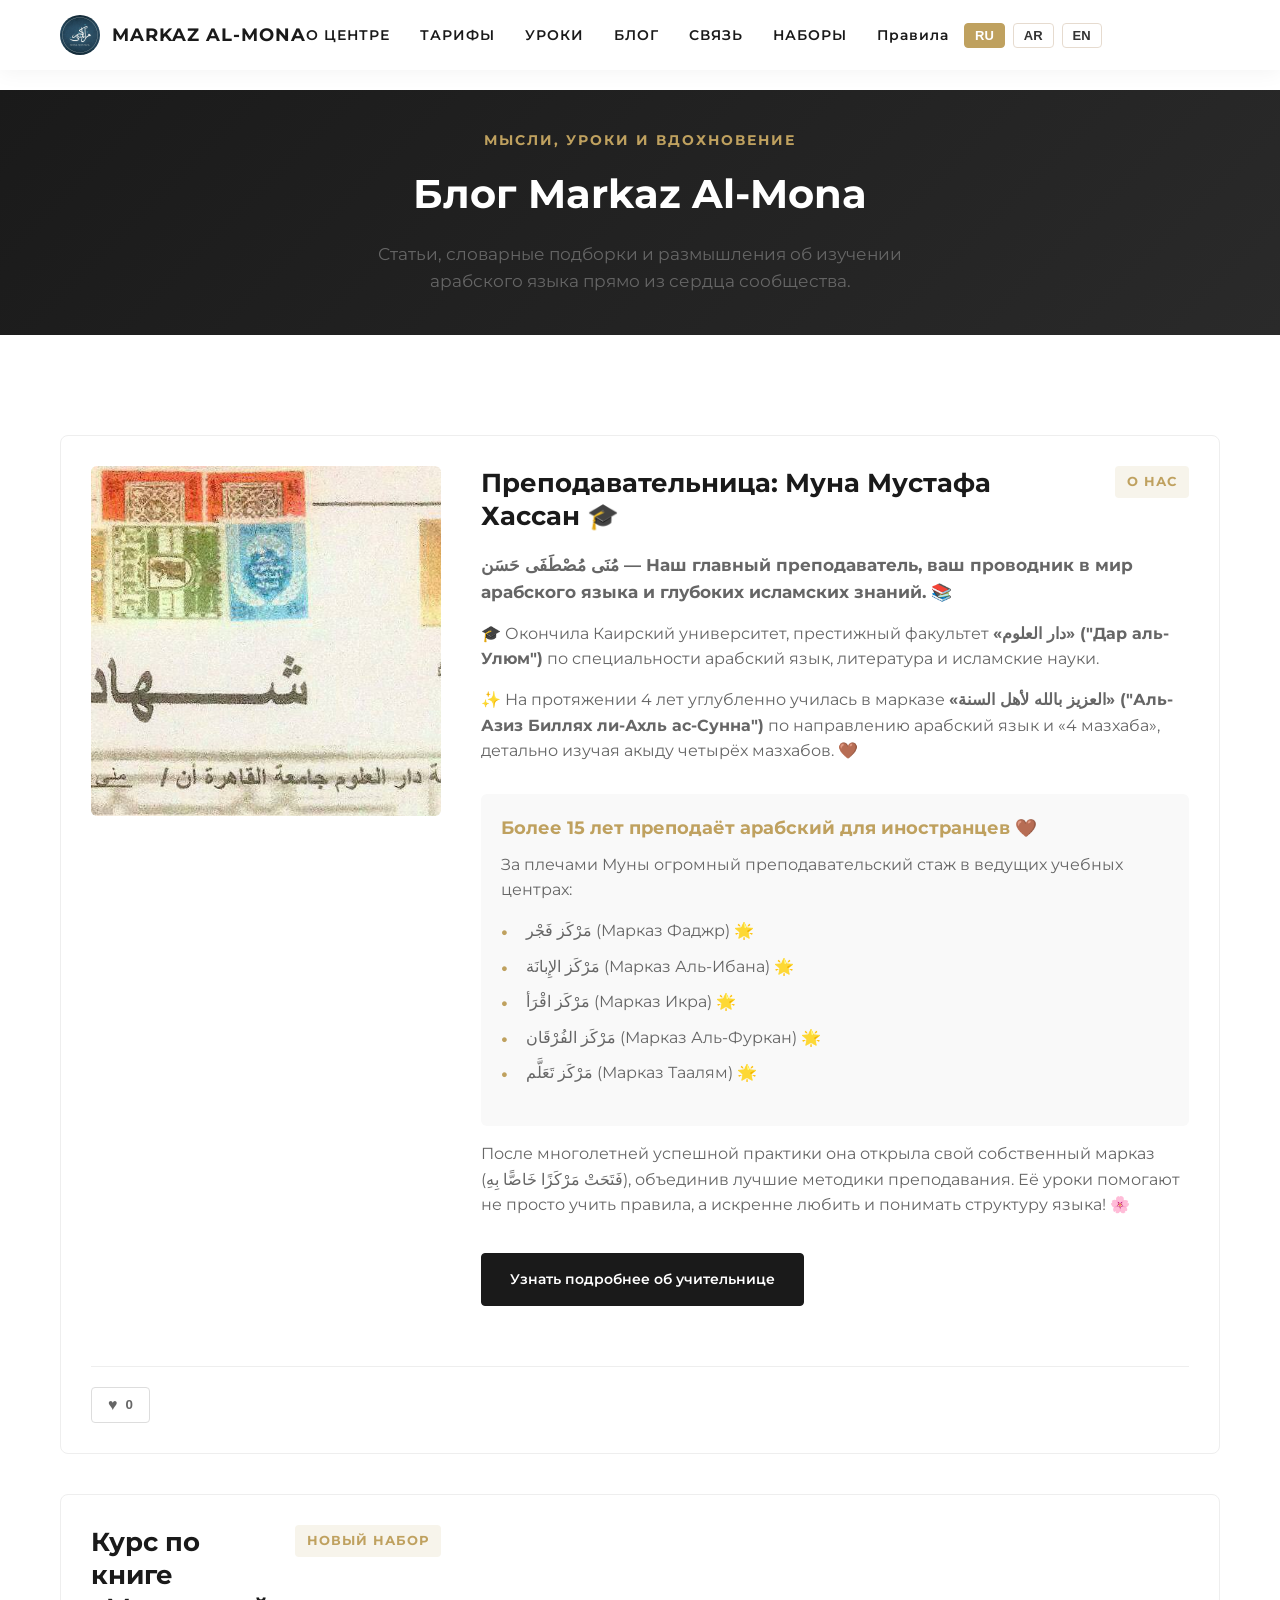
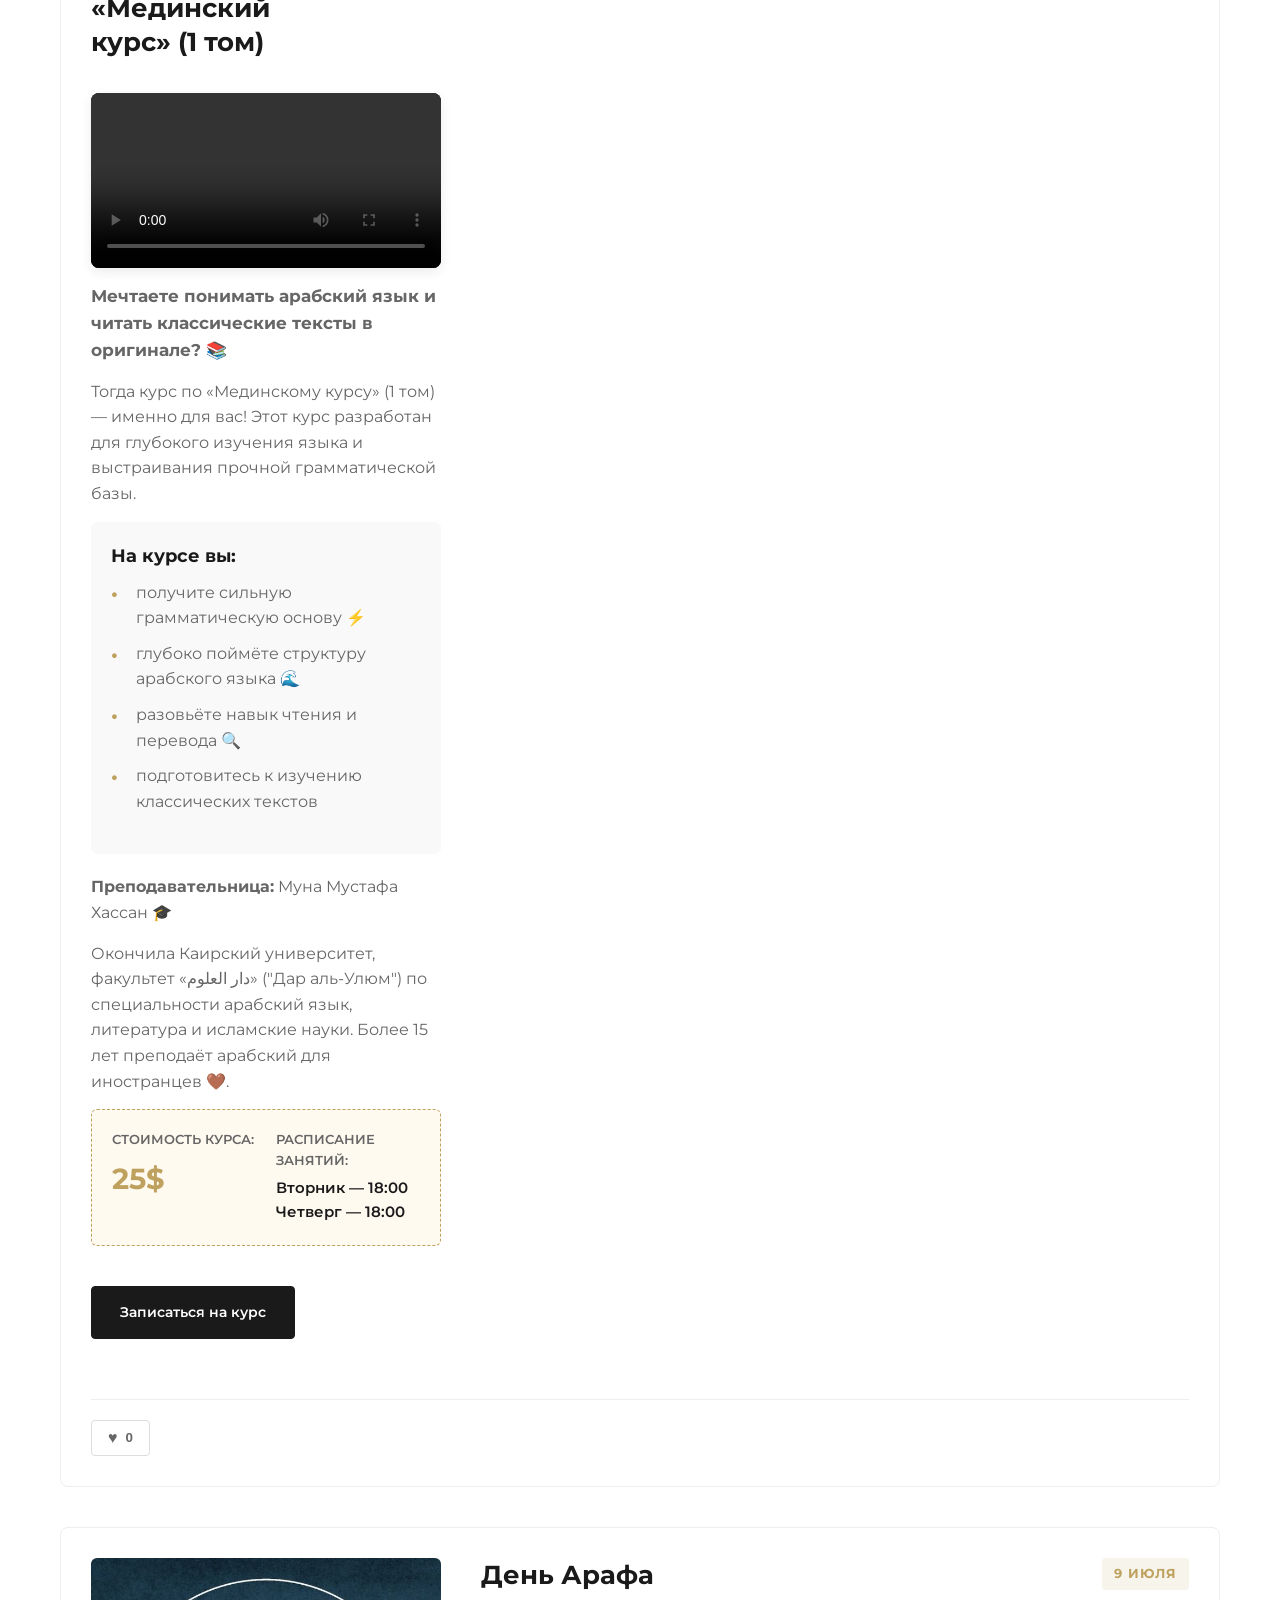
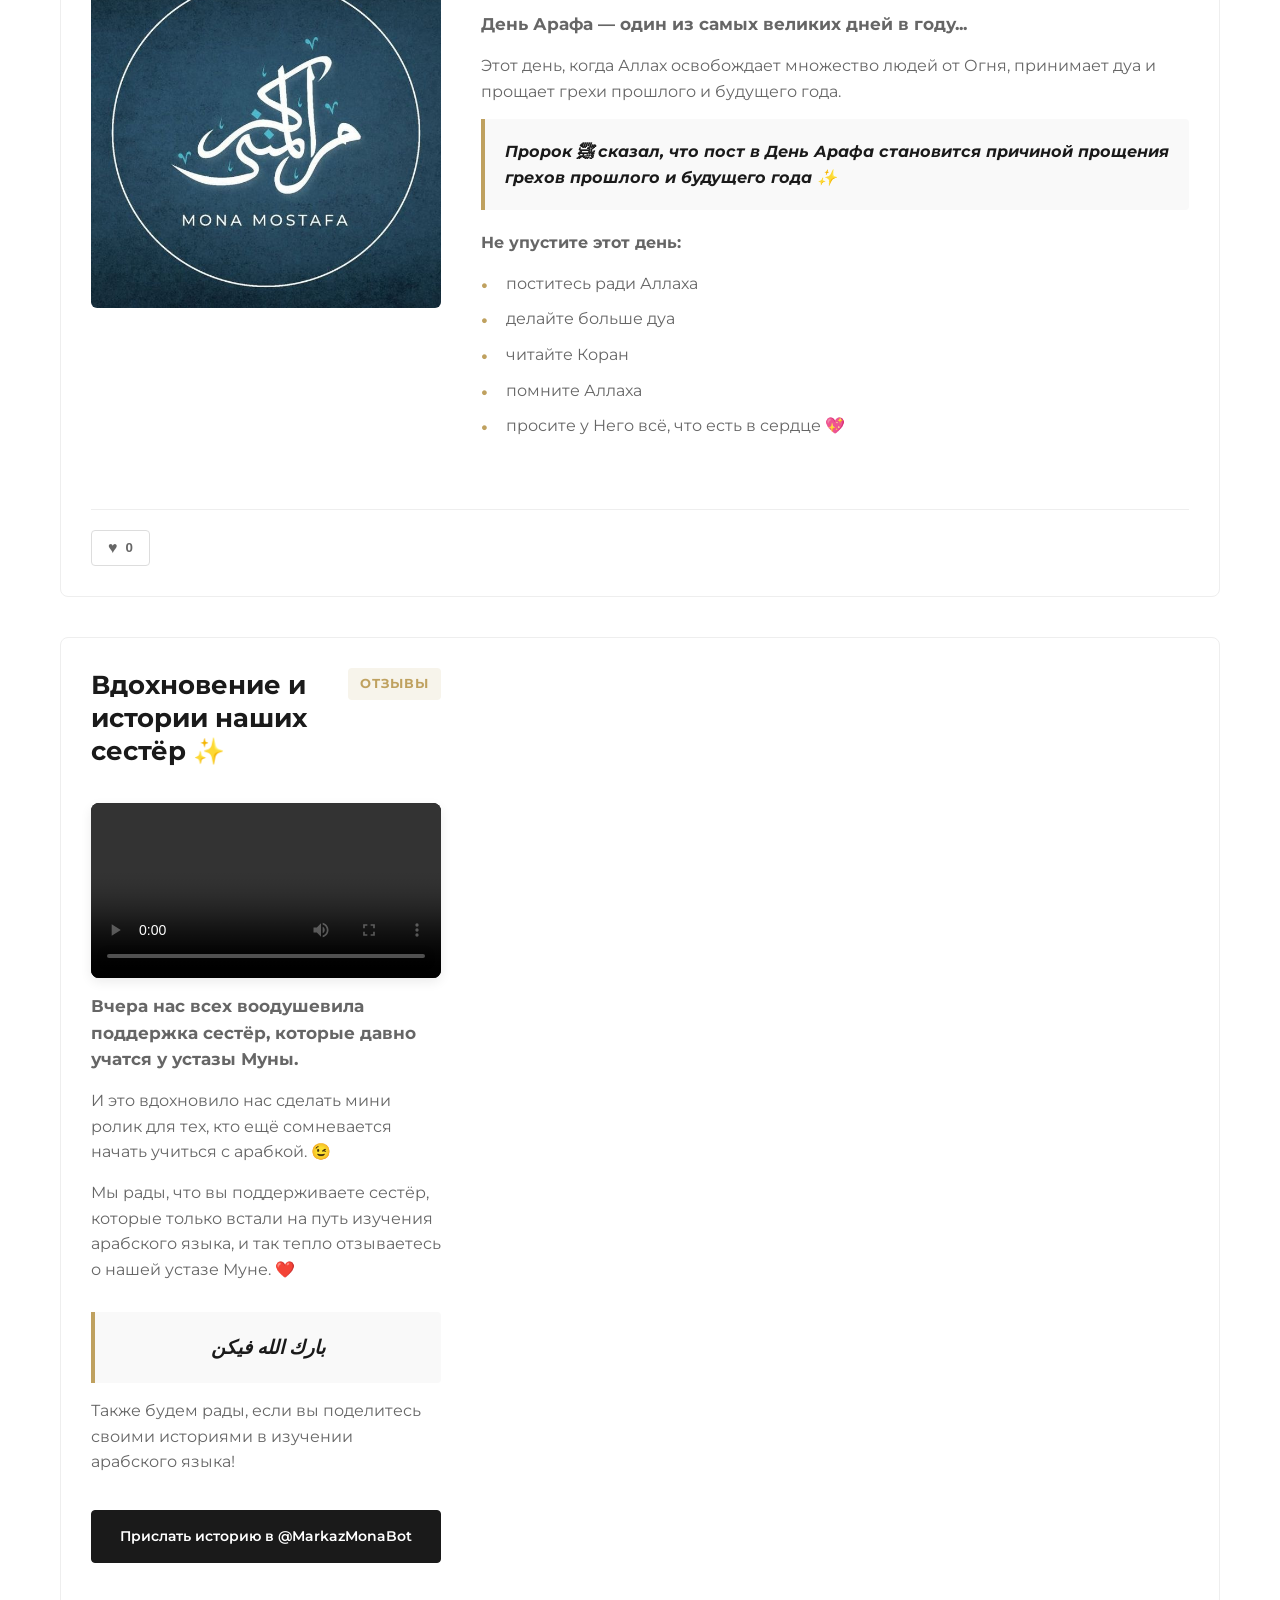
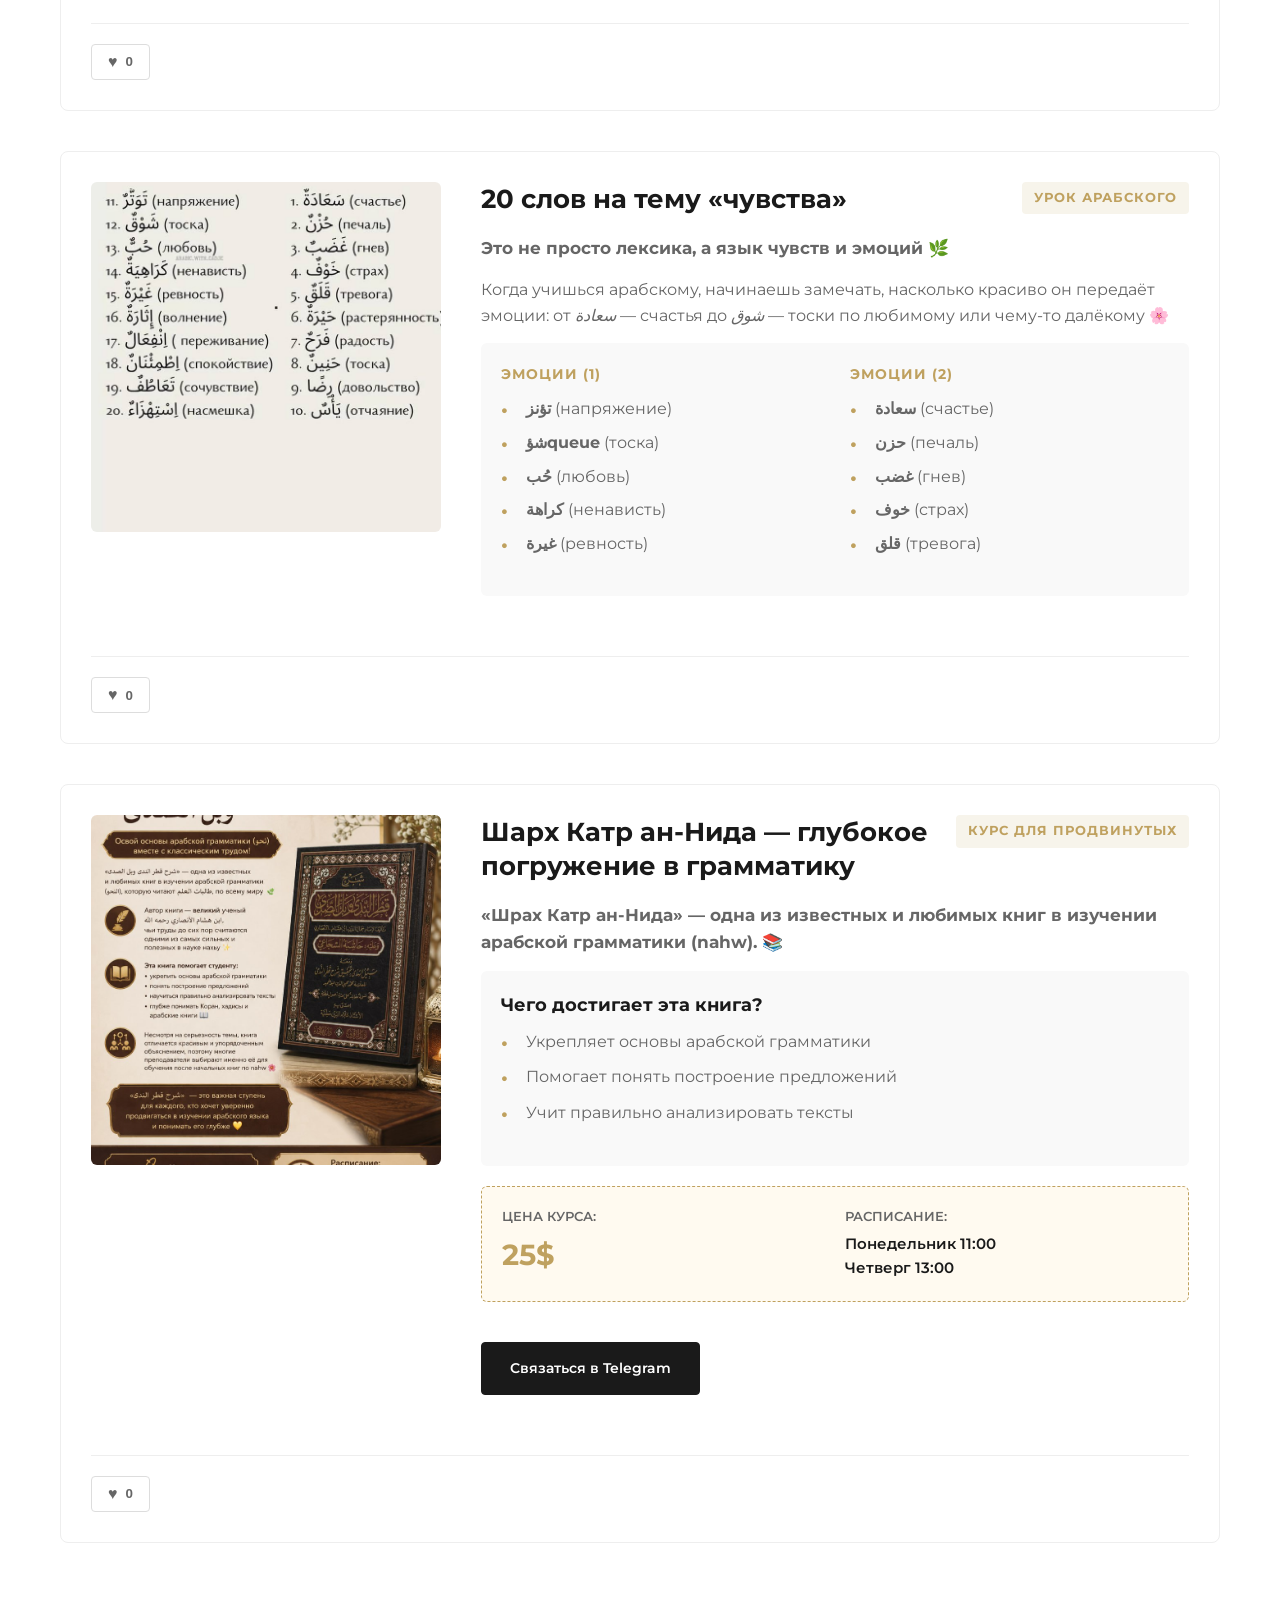
==== blog.html @ 3ee60055 "Update blog.html" ====
<!DOCTYPE html>
<html lang="ru">
<head>
    <meta charset="UTF-8">
    <meta name="viewport" content="width=device-width, initial-scale=1.0">
    <title>Markaz al-Mona</title>
    <link class="icon" href="assets/Logo.jng" type="img/.jpg">
    <link rel="stylesheet" href="style.css">
    <style>
        /* Стильный кастомный переключатель языков */
        .lang-switcher {
            display: flex;
            gap: 8px;
            align-items: center;
            margin-left: 15px;
        }

        .lang-btn {
            background: none;
            border: 1px solid #e6dbcf;
            padding: 4px 10px;
            border-radius: 4px;
            font-size: 13px;
            font-weight: 600;
            cursor: pointer;
            color: #333;
            transition: all 0.2s ease;
        }

        .lang-btn:hover {
            border-color: var(--accent-color, #8c6239);
            color: var(--accent-color, #8c6239);
        }

        .lang-btn.is-active {
            background-color: var(--accent-color, #8c6239);
            border-color: var(--accent-color, #8c6239);
            color: #fff;
        }

        /* Адаптив для мобильного меню */
        .nav__list .mobile-lang-wrapper {
            display: none;
            padding: 20px 0;
            border-top: 1px solid #f0f0f0;
            margin-top: 20px;
            width: 100%;
        }

        .mobile-lang-wrapper .lang-switcher {
            margin-left: 0;
            justify-content: flex-start;
        }

        @media (max-width: 991px) {
            /* Скрываем переключатель из шапки на мобилках */
            .header__container > .lang-switcher {
                display: none;
            }
            /* Показываем переключатель внутри открытого бургер-меню */
            .nav__list .mobile-lang-wrapper {
                display: block;
            }
        }

        /* Скрываем сам некрасивый оригинальный виджет Google */
        #google_translate_element, .skiptranslate, .goog-te-banner-frame {
            display: none !important;
        }
        body {
            top: 0 !important;
        }

        /* Дополнительные стили для видео и сетки из нескольких фото */
        .post-media-container {
            margin-top: 15px;
            margin-bottom: 15px;
            width: 100%;
        }

        .post-video {
            width: 100%;
            max-width: 100%;
            border-radius: 8px;
            box-shadow: 0 4px 12px rgba(0,0,0,0.08);
            background-color: #000;
            display: block;
        }

        /* Сетка для отображения двух фото в одном посте */
        .post-images-grid {
            display: flex;
            gap: 10px;
            width: 100%;
            margin-bottom: 15px;
        }

        .post-images-grid img {
            width: 50%;
            height: auto;
            border-radius: 8px;
            object-fit: cover;
            box-shadow: 0 2px 8px rgba(0,0,0,0.05);
        }

        @media (max-width: 576px) {
            .post-images-grid {
                flex-direction: column;
            }
            .post-images-grid img {
                width: 100%;
            }
        }
    </style>
</head>
<body>

<header class="header">
  <div class="header__container">
    <a href="index.html" class="logo">
      <img src="assets/Logo.jpg" alt="Markaz Al-Mona" class="logo__img">
      <span class="logo__text">MARKAZ AL-MONA</span>
    </a>

    <button class="burger-menu" aria-label="Открыть меню" id="burgerButton">
      <span class="burger-menu__line"></span>
    </button>

    <nav class="nav" id="navMenu">
      <ul class="nav__list">
        <li><a href="index.html#about" class="nav__link">О ЦЕНТРЕ</a></li>
        <li><a href="index.html#formats" class="nav__link">ТАРИФЫ</a></li>
        <li><a href="index.html#lessons" class="nav__link">УРОКИ</a></li>
        <li><a href="blog.html" class="nav__link">БЛОГ</a></li>
        <li><a href="index.html#contacts" class="nav__link">СВЯЗЬ</a></li>
        <li><a href="nabors.html" class="nav__link">НАБОРЫ</a></li>
        <li><a href="rules.html" class="nav__link">Правила</a></li>
        
        <li class="mobile-lang-wrapper">
            <div class="lang-switcher">
                <button class="lang-btn is-active" onclick="changeLanguage('ru')">RU</button>
                <button class="lang-btn" onclick="changeLanguage('ar')">AR</button>
                <button class="lang-btn" onclick="changeLanguage('en')">EN</button>
            </div>
        </li>
      </ul>
    </nav>

    <div class="lang-switcher">
        <button class="lang-btn is-active" onclick="changeLanguage('ru')">RU</button>
        <button class="lang-btn" onclick="changeLanguage('ar')">AR</button>
        <button class="lang-btn" onclick="changeLanguage('en')">EN</button>
    </div>
  </div>
</header>

    <div id="google_translate_element"></div>

    <main id="top" style="margin-top: 90px;"> 
        <section class="blog-hero light-panel">
            <div class="hero-inner" style="padding: 40px 0; text-align: center;">
                <p class="eyebrow">Мысли, уроки и вдохновение</p>
                <h1 style="margin-top: 10px;">Блог Markaz Al-Mona</h1>
                <p class="lead" style="color: var(--text-muted); max-width: 600px; margin: 10px auto 0;">Статьи, словарные подборки и размышления об изучении арабского языка прямо из сердца сообщества.</p>
            </div>
        </section>

        <section class="section-panel">
            <div class="blog-posts">
                
              <article class="blog-post" data-post-id="4">
                    <div class="post-image">
                        <img src="assets/photo_2026-06-01_18-44-22.jpg" alt="Муна Мустафа Хассан" onerror="this.src='assets/Logo.jpg'">
                    </div>
                    <div class="post-content">
                        <div class="post-header">
                            <h2>Преподавательница: Муна Мустафа Хассан 🎓</h2>
                            <span class="post-date">О нас</span>
                        </div>
                        
                        <p class="post-intro"><strong>مُنَى مُصْطَفَى حَسَن — Наш главный преподаватель, ваш проводник в мир арабского языка и глубоких исламских знаний. 📚</strong></p>
                        
                        <p>🎓 Окончила Каирский университет, престижный факультет <strong>«دار العلوم» ("Дар аль-Улюм")</strong> по специальности арабский язык, литература и исламские науки.</p>
                        
                        <p>✨ На протяжении 4 лет углубленно училась в марказе <strong>«العزيز بالله لأهل السنة» ("Аль-Азиз Биллях ли-Ахль ас-Сунна")</strong> по направлению арабский язык и «4 мазхаба», детально изучая акыду четырёх мазхабов. 🤎</p>
                        
                        <div class="course-info" style="margin: 15px 0;">
                            <h3 style="margin-bottom: 10px; color: var(--accent-color);">Более 15 лет преподаёт арабский для иностранцев 🤎</h3>
                            <p>За плечами Муны огромный преподавательский стаж в ведущих учебных центрах:</p>
                            <ul class="post-list" style="margin-top: 10px;">
                                <li>مَرْكَز فَجْر (Марказ Фаджр) 🌟</li>
                                <li>مَرْكَز الإِبانَة (Марказ Аль-Ибана) 🌟</li>
                                <li>مَرْكَز اقْرَأ (Марказ Икра) 🌟</li>
                                <li>مَرْكَز الفُرْقَان (Марказ Аль-Фуркан) 🌟</li>
                                <li>مَرْكَز تَعَلَّم (Марказ Таалям) 🌟</li>
                            </ul>
                        </div>

                        <p>После многолетней успешной практики она открыла свой собственный марказ (فَتَحَتْ مَرْكَزًا خَاصًّا بِهِ), объединив лучшие методики преподавания. Её уроки помогают не просто учить правила, а искренне любить и понимать структуру языка! 🌸</p>
                        
                        <div class="post-action-container" style="margin-top: 20px;">
                            <a href="https://t.me/ArabicMarkaz_Mona/12" target="_blank" class="button">Узнать подробнее об учительнице</a>
                        </div>
                    </div>
                    <div class="post-footer">
                        <button class="like-button" data-post-id="4" aria-label="Нравится">
                            <span class="heart-icon">♥</span>
                            <span class="like-count">0</span>
                        </button>
                    </div>
                </article>

              <article class="blog-post" data-post-id="0">
                    <div class="post-content">
                        <div class="post-header">
                            <h2>Курс по книге «Мединский курс» (1 том)</h2>
                            <span class="post-date">Новый набор</span>
                        </div>
                        
                   

                        <div class="post-media-container">
                            <video class="post-video" controls preload="metadata">
                                <source src="assets/video1.mp4" type="video/mp4">
                                Ваш браузер не поддерживает воспроизведение видео.
                            </video>
                        </div>
                        
                        <p class="post-intro"><strong>Мечтаете понимать арабский язык и читать классические тексты в оригиналe? 📚</strong></p>
                        <p>Тогда курс по «Мединскому курсу» (1 том) — именно для вас! Этот курс разработан для глубокого изучения языка и выстраивания прочной грамматической базы.</p>
                        
                        <div class="course-info">
                            <h3 style="margin-bottom: 10px;">На курсе вы:</h3>
                            <ul class="post-list">
                                <li>получите сильную грамматическую основу ⚡</li>
                                <li>глубоко поймёте структуру арабского языка 🌊</li>
                                <li>разовьёте навык чтения и перевода 🔍</li>
                                <li>подготовитесь к изучению классических текстов</li>
                            </ul>
                        </div>

                        <p><strong>Преподавательница:</strong> Муна Мустафа Хассан 🎓</p>
                        <p>Окончила Каирский университет, факультет «دار العلوم» ("Дар аль-Улюм") по специальности арабский язык, литература и исламские науки. Более 15 лет преподаёт арабский для иностранцев 🤎.</p>

                        <div class="course-details">
                            <div class="price-box">
                                <span class="price-label">Стоимость курса:</span>
                                <span class="price">25$</span>
                            </div>
                            <div class="schedule-box">
                                <span class="schedule-label">Расписание занятий:</span>
                                <div class="schedule-times">
                                    <div>Вторник — 18:00</div>
                                    <div>Четверг — 18:00</div>
                                </div>
                            </div>
                        </div>
                        
                        <div class="post-action-container" style="margin-top: 20px;">
                            <a href="https://t.me/ArabicMarkaz_Mona/4320" target="_blank" class="button">Записаться на курс</a>
                        </div>
                    </div>
                    <div class="post-footer">
                        <button class="like-button" data-post-id="0" aria-label="Нравится">
                            <span class="heart-icon">♥</span>
                            <span class="like-count">0</span>
                        </button>
                    </div>
                </article>

              <article class="blog-post" data-post-id="1">
                    <div class="post-image">
                        <img src="assets/image_e61500.png" alt="День Арафа фото 1" onerror="this.src='assets/Logo.jpg'">
                    </div>
                    <div class="post-content">
                        <div class="post-header">
                            <h2>День Арафа</h2>
                            <span class="post-date">9 июля</span>
                        </div>
                        
                        <p class="post-intro"><strong>День Арафа — один из самых великих дней в году...</strong></p>
                        <p>Этот день, когда Аллах освобождает множество людей от Огня, принимает дуа и прощает грехи прошлого и будущего года.</p>
                        
                        <div class="post-highlight">
                            <p><strong>Пророк ﷺ сказал, что пост в День Арафа становится причиной прощения грехов прошлого и будущего года ✨</strong></p>
                        </div>

                        <p><strong>Не упустите этот день:</strong></p>
                        <ul class="post-list">
                            <li>поститесь ради Аллаха</li>
                            <li>делайте больше дуа</li>
                            <li>читайте Коран</li>
                            <li>помните Аллаха</li>
                            <li>просите у Него всё, что есть в сердце 💖</li>
                        </ul>
                    </div>
                    <div class="post-footer">
                        <button class="like-button" data-post-id="1" aria-label="Нравится">
                            <span class="heart-icon">♥</span>
                            <span class="like-count">0</span>
                        </button>
                    </div>
                </article>

                <!-- НОВЫЙ ПОСТ: Отзывы и Истории сестёр с video2 -->
                <article class="blog-post" data-post-id="5">
                    <div class="post-content">
                        <div class="post-header">
                            <h2>Вдохновение и истории наших сестёр ✨</h2>
                            <span class="post-date">Отзывы</span>
                        </div>
                        
                        <!-- Блок со вторым видео (video2) теперь здесь -->
                        <div class="post-media-container">
                            <video class="post-video" controls preload="metadata">
                                <source src="assets/video2.MP4" type="video/mp4">
                                Ваш браузер не поддерживает воспроизведение видео.
                            </video>
                        </div>
                        
                        <p class="post-intro"><strong>Вчера нас всех воодушевила поддержка сестёр, которые давно учатся у устазы Муны.</strong></p>
                        
                        <p>И это вдохновило нас сделать мини ролик для тех, кто ещё сомневается начать учиться с арабкой. 😉</p>
                        
                        <p>Мы рады, что вы поддерживаете сестёр, которые только встали на путь изучения арабского языка, и так тепло отзываетесь о нашей устазе Муне. ❤️</p>
                        
                        <div class="post-highlight" style="text-align: center; font-size: 1.2rem; margin: 15px 0;">
                            <p><strong>بارك الله فيكن</strong></p>
                        </div>

                        <p>Также будем рады, если вы поделитесь своими историями в изучении арабского языка!</p>
                        
                        <div class="post-action-container" style="margin-top: 20px;">
                            <a href="https://t.me/MarkazMonaBot" target="_blank" class="button">Прислать историю в @MarkazMonaBot</a>
                        </div>
                    </div>
                    <div class="post-footer">
                        <button class="like-button" data-post-id="5" aria-label="Нравится">
                            <span class="heart-icon">♥</span>
                            <span class="like-count">0</span>
                        </button>
                    </div>
                </article>

              <article class="blog-post" data-post-id="2">
                    <div class="post-image">
                        <img src="assets/photo_2026-05-26_12-45-37.jpg" alt="20 слов на тему чувства" onerror="this.src='assets/Logo.jpg'">
                    </div>
                    <div class="post-content">
                        <div class="post-header">
                            <h2>20 слов на тему «чувства»</h2>
                            <span class="post-date">Урок арабского</span>
                        </div>
                        
                        <p class="post-intro"><strong>Это не просто лексика, а язык чувств и эмоций 🌿</strong></p>
                        <p>Когда учишься арабскому, начинаешь замечать, насколько красиво он передаёт эмоции: от <em>سعادة</em> — счастья до <em>شوق</em> — тоски по любимому или чему-то далёкому 🌸</p>

                        <div class="vocabulary-grid">
                            <div class="vocab-column">
                                <h4 style="color: var(--accent-color); margin-bottom: 10px;">Эмоции (1)</h4>
                                <ul class="post-list">
                                    <li><strong>تؤنز</strong> (напряжение)</li>
                                    <li><strong>شؤqueue</strong> (тоска)</li>
                                    <li><strong>حُب</strong> (любовь)</li>
                                    <li><strong>كراهة</strong> (ненависть)</li>
                                    <li><strong>غيرة</strong> (ревность)</li>
                                </ul>
                            </div>
                            <div class="vocab-column">
                                <h4 style="color: var(--accent-color); margin-bottom: 10px;">Эмоции (2)</h4>
                                <ul class="post-list">
                                    <li><strong>سعادة</strong> (счастье)</li>
                                    <li><strong>حزن</strong> (печаль)</li>
                                    <li><strong>غضب</strong> (гнев)</li>
                                    <li><strong>خوف</strong> (страх)</li>
                                    <li><strong>قلق</strong> (тревога)</li>
                                </ul>
                            </div>
                        </div>
                    </div>
                    <div class="post-footer">
                        <button class="like-button" data-post-id="2" aria-label="Нравится">
                            <span class="heart-icon">♥</span>
                            <span class="like-count">0</span>
                        </button>
                    </div>
                </article>

              <article class="blog-post" data-post-id="3">
                    <div class="post-image">
                        <img src="assets/photo_2026-05-26_12-46-15.jpg" alt="Шрах Катр ан-Нида" onerror="this.src='assets/Logo.jpg'">
                    </div>
                    <div class="post-content">
                        <div class="post-header">
                            <h2>Шарх Катр ан-Нида — глубокое погружение в грамматику</h2>
                            <span class="post-date">Курс для продвинутых</span>
                        </div>
                        
                        <p class="post-intro"><strong>«Шрах Катр ан-Нида» — одна из известных и любимых книг в изучении арабской грамматики (nahw). 📚</strong></p>

                        <div class="course-info">
                            <h3 style="margin-bottom: 10px;">Чего достигает эта книга?</h3>
                            <ul class="post-list">
                                <li>Укрепляет основы арабской грамматики</li>
                                <li>Помогает понять построение предложений</li>
                                <li>Учит правильно анализировать тексты</li>
                            </ul>
                        </div>

                        <div class="course-details">
                            <div class="price-box">
                                <span class="price-label">Цена курса:</span>
                                <span class="price">25$</span>
                            </div>
                            <div class="schedule-box">
                                <span class="schedule-label">Расписание:</span>
                                <div class="schedule-times">
                                    <div>Понедельник 11:00</div>
                                    <div>Четверг 13:00</div>
                                </div>
                            </div>
                        </div>
                        
                        <div class="post-action-container" style="margin-top: 20px;">
                            <a href="https://t.me/MarkazMonaBot" target="_blank" class="button">Связаться в Telegram</a>
                        </div>
                    </div>
                    <div class="post-footer">
                        <button class="like-button" data-post-id="3" aria-label="Нравится">
                            <span class="heart-icon">♥</span>
                            <span class="like-count">0</span>
                        </button>
                    </div>
                </article>
            </div>
        </section>
    </main>

    <script type="text/javascript">
        function googleTranslateElementInit() {
            new google.translate.TranslateElement({
                pageLanguage: 'ru',
                includedLanguages: 'ru,ar,en',
                autoDisplay: false
            }, 'google_translate_element');
        }

        function changeLanguage(langCode) {
            const googleSelect = document.querySelector('.goog-te-combo');
            if (googleSelect) {
                googleSelect.value = langCode;
                googleSelect.dispatchEvent(new Event('change'));
                
                // Синхронно подсвечиваем активные кнопки и на ПК, и на мобилке
                document.querySelectorAll('.lang-btn').forEach(btn => {
                    if(btn.getAttribute('onclick').includes(`'${langCode}'`)) {
                        btn.classList.add('is-active');
                    } else {
                        btn.classList.remove('is-active');
                    }
                });
            }
        }
    </script>
    <script type="text/javascript" src="//translate.google.com/translate_a/element.js?cb=googleTranslateElementInit"></script>

    <script>
        document.addEventListener('DOMContentLoaded', () => {
            const burgerButton = document.getElementById('burgerButton');
            const navMenu = document.getElementById('navMenu');

            if (burgerButton && navMenu) {
                burgerButton.addEventListener('click', () => {
                    navMenu.classList.toggle('active');
                    burgerButton.classList.toggle('open'); 
                });
            }
        });
    </script>
</body>
</html>
---- style.css ----
/* ==========================================================================
   1. ПЕРЕМЕННЫЕ, ШРИФТЫ И ОБНУЛЕНИЕ
   ========================================================================== */
@import url('https://fonts.googleapis.com/css2?family=Montserrat:wght@300;400;500;600;700&display=swap');

:root {
    --primary-color: #1a1a1a;    /* Темный премиальный цвет текста и фонов */
    --accent-color: #bfa15f;     /* Благородный золотой/песочный акцент */
    --light-bg: #f9f9f9;         /* Светлый фон для контрастных панелей */
    --white: #ffffff;
    --text-muted: #666666;
    --transition-fast: 0.3s ease;
    --max-width: 1200px;
}

* {
    box-sizing: border-box;
    margin: 0;
    padding: 0;
}

html {
    scroll-behavior: smooth;
}

body {
    font-family: 'Montserrat', sans-serif;
    color: var(--primary-color);
    background-color: var(--white);
    line-height: 1.6;
    overflow-x: hidden;
}

img {
    max-width: 100%;
    height: auto;
    display: block;
}

a {
    text-decoration: none;
    color: inherit;
    transition: var(--transition-fast);
}

ul {
    list-style: none;
}

/* ==========================================================================
   2. ШАПКА САЙТА И МОБИЛЬНОЕ МЕНЮ (БУРГЕР)
   ========================================================================== */
.header {
    position: fixed;
    top: 0;
    left: 0;
    width: 100%;
    background-color: rgba(255, 255, 255, 0.95);
    backdrop-filter: blur(10px);
    box-shadow: 0 2px 20px rgba(0, 0, 0, 0.05);
    z-index: 1000;
}

.header__container {
    max-width: var(--max-width);
    margin: 0 auto;
    padding: 15px 20px;
    display: flex;
    align-items: center;
}

.logo {
    display: flex;
    align-items: center;
    gap: 12px;
}

.logo__img {
    width: 40px;
    height: 40px;
    border-radius: 50%;
    object-fit: cover;
}

.logo__text {
    font-weight: 700;
    letter-spacing: 1px;
    font-size: 1.1rem;
}

/* Навигация для ПК */
.nav__list {
    display: flex;
    gap: 30px;
}

.nav__link {
    font-size: 0.85rem;
    font-weight: 600;
    letter-spacing: 1px;
    position: relative;
    padding: 5px 0;
}

.nav__link::after {
    content: '';
    position: absolute;
    bottom: 0;
    left: 0;
    width: 0;
    height: 2px;
    background-color: var(--accent-color);
    transition: var(--transition-fast);
}

.nav__link:hover::after {
    width: 100%;
}

/* Правый независимый блок (кнопки входа + языки) */
.header__right-actions {
    display: flex;
    align-items: center;
    gap: 25px;          /* Расстояние между кнопкой "Войти" и блоком языков */
    margin-left: auto;  /* Сдвигает этот контейнер полностью к правому краю */
    padding-left: 30px; /* Отступ слева, чтобы не прижиматься к меню "Правила" */
}

/* Десктопная кнопка "Войти" */
.auth-btn-desktop {
    font-size: 0.85rem;
    font-weight: 600;
    letter-spacing: 1px;
    color: var(--primary-color);
    text-transform: uppercase;
    white-space: nowrap; /* Текст никогда не сожмется и не перенесется */
    transition: var(--transition-fast);
}

.auth-btn-desktop:hover {
    color: var(--accent-color);
}

/* Контейнер для отображения залогиненного пользователя (на будущее) */
.user-logged-in {
    font-size: 0.85rem;
    font-weight: 600;
    letter-spacing: 1px;
    color: var(--accent-color);
    text-transform: uppercase;
    white-space: nowrap;
    display: flex;
    align-items: center;
    gap: 5px;
}

.user-logout-link {
    color: var(--text-muted);
    font-weight: 400;
    text-transform: lowercase;
    text-decoration: underline;
    margin-left: 3px;
    cursor: pointer;
    transition: var(--transition-fast);
}

.user-logout-link:hover {
    color: #ff4d4d;
}

/* Кнопка бургера */
.burger-menu {
    display: none; /* Скрыта на ПК */
    background: none;
    border: none;
    cursor: pointer;
    width: 30px;
    height: 24px;
    position: relative;
    z-index: 1100;
    margin-left: 20px; /* Смещаем правее языков на мобилках */
}

.burger-menu__line,
.burger-menu::before,
.burger-menu::after {
    content: '';
    position: absolute;
    width: 100%;
    height: 2px;
    background-color: var(--primary-color);
    left: 0;
    transition: var(--transition-fast);
}

.burger-menu::before { top: 0; }
.burger-menu__line { top: 11px; }
.burger-menu::after { bottom: 0; }

/* Анимация превращения бургера в крестик */
.burger-menu.open::before {
    transform: translateY(11px) rotate(45deg);
}

.burger-menu.open .burger-menu__line {
    opacity: 0;
}

.burger-menu.open::after {
    transform: translateY(-11px) rotate(-45deg);
}

/* Адаптивность меню под мобильные устройства */
@media (max-width: 768px) {
    .burger-menu {
        display: block;
    }

    .nav {
        position: fixed;
        top: 0;
        right: -100%;
        width: 80%;
        max-width: 320px;
        height: 100vh;
        background-color: var(--white);
        box-shadow: -5px 0 25px rgba(0,0,0,0.1);
        padding: 100px 40px 40px;
        transition: right 0.4s cubic-bezier(0.16, 1, 0.3, 1);
        z-index: 1050;
    }

    /* Класс активного состояния */
    .nav.active {
        right: 0;
    }

    .nav__list {
        flex-direction: column;
        gap: 25px;
    }

    .nav__link {
        font-size: 1.1rem;
    }
}

/* ==========================================================================
   3. ОБЩИЕ СТИЛИ СЕКЦИЙ, СЕТОК И КНОПОК
   ========================================================================== */
main {
    margin-top: 70px; /* Отступ под фиксированную шапку */
}

.section-panel {
    max-width: var(--max-width);
    margin: 0 auto;
    padding: 80px 20px;
}

.light-panel {
    background-color: var(--light-bg);
    max-width: 100%;
    padding-left: calc((100% - var(--max-width)) / 2 + 20px);
    padding-right: calc((100% - var(--max-width)) / 2 + 20px);
}

.section-title {
    margin-bottom: 40px;
}

.section-title span {
    font-size: 0.85rem;
    font-weight: 700;
    text-transform: uppercase;
    color: var(--accent-color);
    letter-spacing: 2px;
    display: block;
    margin-bottom: 8px;
}

.section-title h2 {
    font-size: 2.2rem;
    font-weight: 700;
}

.section-title.centered {
    text-align: center;
    max-width: 600px;
    margin-left: auto;
    margin-right: auto;
}

/* Эффект плавного появления элементов при скролле */
.reveal {
    opacity: 0;
    transform: translateY(30px);
    animation: fadeInUp 0.8s forwards;
}

@keyframes fadeInUp {
    to {
        opacity: 1;
        transform: translateY(0);
    }
}

/* Универсальная кнопка */
.button {
    display: inline-block;
    padding: 14px 28px;
    background-color: var(--primary-color);
    color: var(--white);
    font-size: 0.9rem;
    font-weight: 600;
    border-radius: 4px;
    text-align: center;
    border: 1px solid var(--primary-color);
}

.button:hover {
    background-color: transparent;
    color: var(--primary-color);
}

/* ==========================================================================
   4. КОНКРЕТНЫЕ СЕКЦИИ И ИХ СТРУКТУРА
   ========================================================================== */

/* Секция: О центре (About) */
.split-content {
    display: grid;
    grid-template-columns: 1fr 1fr;
    gap: 50px;
    align-items: start;
}

.split-content p {
    color: var(--text-muted);
    margin-bottom: 20px;
    font-size: 1.05rem;
}

.feature-list li {
    position: relative;
    padding-left: 25px;
    margin-bottom: 12px;
    font-weight: 500;
}

.feature-list li::before {
    content: '✓';
    position: absolute;
    left: 0;
    color: var(--accent-color);
    font-weight: 700;
}

/* Секция: Цитата (Quote) */
.quote-section {
    text-align: center;
    padding: 60px 20px;
    background-color: #111;
    color: var(--white);
    max-width: 100%;
}

.quote-section blockquote {
    font-size: 1.5rem;
    font-style: italic;
    max-width: 800px;
    margin: 0 auto 15px;
    font-weight: 300;
}

.quote-section p {
    color: var(--accent-color);
    font-weight: 600;
    font-size: 0.9rem;
    letter-spacing: 1px;
}

/* Секция: Устаза (Mentor) */
.mentor-grid {
    display: grid;
    grid-template-columns: 400px 1fr;
    gap: 50px;
    align-items: center;
}

.mentor-photo img {
    border-radius: 8px;
    box-shadow: 0 10px 30px rgba(0,0,0,0.1);
    width: 100%;
}

.mentor-grid p {
    color: var(--text-muted);
    margin-bottom: 25px;
}

.mini-stats {
    display: flex;
    gap: 40px;
    margin-top: 30px;
    border-top: 1px solid #eee;
    padding-top: 30px;
}

.mini-stats article strong {
    display: block;
    font-size: 2rem;
    color: var(--accent-color);
    line-height: 1.2;
}

.mini-stats article span {
    font-size: 0.85rem;
    color: var(--text-muted);
    font-weight: 500;
}

/* Секция: Преимущества (Reason Grid) */
.reason-grid {
    display: grid;
    grid-template-columns: repeat(3, 1fr);
    gap: 30px;
}

.reason-grid article {
    padding: 30px;
    background-color: var(--light-bg);
    border-radius: 6px;
}

.reason-grid article strong {
    display: block;
    font-size: 2.5rem;
    color: rgba(0, 0, 0, 0.05);
    margin-bottom: -15px;
    font-weight: 700;
}

.reason-grid article h3 {
    font-size: 1.25rem;
    margin-bottom: 10px;
}

.reason-grid article p {
    color: var(--text-muted);
    font-size: 0.95rem;
}

/* Секция: Telegram */
.telegram-section {
    background-color: #f0f4f8;
    max-width: 100%;
    padding-left: calc((100% - var(--max-width)) / 2 + 20px);
    padding-right: calc((100% - var(--max-width)) / 2 + 20px);
}

.telegram-grid {
    display: grid;
    grid-template-columns: 1fr 400px;
    gap: 60px;
    align-items: center;
}

.telegram-grid h3 {
    font-size: 1.5rem;
    margin-bottom: 15px;
}

.telegram-grid p {
    color: var(--text-muted);
    margin-bottom: 15px;
}

.telegram-card {
    background-color: var(--white);
    padding: 20px;
    border-radius: 12px;
    box-shadow: 0 10px 25px rgba(0,0,0,0.05);
    text-align: center;
}

.telegram-card img {
    margin: 0 auto 15px;
    max-height: 200px;
    object-fit: contain;
}

.telegram-card span {
    font-size: 0.9rem;
    font-weight: 600;
    color: var(--text-muted);
}

/* Секция: Путь ученика (Journey) */
.journey-grid {
    display: grid;
    grid-template-columns: repeat(4, 1fr);
    gap: 25px;
}

.journey-grid article {
    position: relative;
}

.journey-grid article span {
    display: flex;
    align-items: center;
    justify-content: center;
    width: 40px;
    height: 40px;
    background-color: var(--accent-color);
    color: var(--white);
    border-radius: 50%;
    font-weight: 700;
    margin-bottom: 15px;
}

.journey-grid article h3 {
    margin-bottom: 8px;
    font-size: 1.15rem;
}

.journey-grid article p {
    color: var(--text-muted);
    font-size: 0.9rem;
}

/* Секция: Тарифы (Formats) */
.format-cards {
    display: grid;
    grid-template-columns: 1fr 1fr;
    gap: 30px;
    max-width: 900px;
    margin: 0 auto;
}

.format-cards article {
    background-color: var(--white);
    border: 1px solid #eee;
    padding: 40px;
    border-radius: 8px;
    display: flex;
    flex-direction: column;
    transition: var(--transition-fast);
}

.format-cards article:hover {
    box-shadow: 0 15px 40px rgba(0,0,0,0.08);
}

/* Выделенная премиальная карточка */
.format-cards article.featured-format {
    border-color: var(--accent-color);
    background-color: #fbf9f4;
}

.tariff-topline {
    font-size: 0.75rem;
    font-weight: 700;
    text-transform: uppercase;
    letter-spacing: 1px;
    color: var(--accent-color);
    margin-bottom: 10px;
}

.format-cards h3 {
    font-size: 1.6rem;
    margin-bottom: 15px;
}

.format-cards p {
    color: var(--text-muted);
    font-size: 0.95rem;
    margin-bottom: 25px;
    min-height: 50px; /* Чтобы выровнять высоту текстов */
}

.format-cards ul {
    margin-bottom: 35px;
    flex-grow: 1; /* Прижимает кнопку к низу карточки */
}

.format-cards ul li {
    padding: 8px 0;
    border-bottom: 1px solid #f0f0f0;
    font-size: 0.9rem;
    font-weight: 500;
}

.tariff-button {
    width: 100%;
}

/* Секция: Как проходят уроки (Lessons) */
.lessons-grid {
    display: grid;
    grid-template-columns: 1fr 1fr;
    gap: 50px;
    align-items: center;
}

.lesson-board img {
    border-radius: 12px;
    box-shadow: 0 15px 35px rgba(0,0,0,0.08);
}

.lesson-flow article {
    margin-bottom: 30px;
    display: grid;
    grid-template-columns: auto 1fr;
    gap: 20px;
}

.lesson-flow article span {
    font-size: 1.5rem;
    font-weight: 700;
    color: var(--accent-color);
}

.lesson-flow article h3 {
    font-size: 1.2rem;
    margin-bottom: 5px;
}

.lesson-flow article p {
    color: var(--text-muted);
    font-size: 0.95rem;
}

/* Секция: Связь (Contacts) */
.contacts-section {
    background-color: var(--light-bg);
    max-width: 100%;
    padding-left: calc((100% - var(--max-width)) / 2 + 20px);
    padding-right: calc((100% - var(--max-width)) / 2 + 20px);
}

.contact-box {
    max-width: 650px;
    margin: 40px auto;
    display: flex;
    flex-direction: column;
    gap: 15px;
}

.contact-box a {
    display: flex;
    align-items: center;
    background-color: var(--white);
    padding: 15px 25px;
    border-radius: 8px;
    border: 1px solid #eaeaea;
    gap: 20px;
}

.contact-box a:hover {
    transform: translateY(-2px);
    box-shadow: 0 5px 15px rgba(0,0,0,0.04);
    border-color: var(--accent-color);
}

.contact-box img {
    width: 45px;
    height: 45px;
    object-fit: contain;
}

.contact-box a div {
    flex-grow: 1;
}

.contact-box a span {
    display: block;
    font-weight: 600;
    font-size: 1rem;
}

.contact-box a small {
    color: var(--text-muted);
    font-size: 0.8rem;
}

.contact-box b {
    font-size: 0.85rem;
    font-weight: 700;
    color: var(--accent-color);
    text-transform: uppercase;
    letter-spacing: 1px;
}

.tagline {
    text-align: center;
    font-weight: 500;
    font-size: 0.9rem;
    color: var(--text-muted);
    margin-top: 40px;
    letter-spacing: 0.5px;
}

/* ==========================================================================
   5. АДАПТИВНОСТЬ ПОД ВСЕ ЭКРАНЫ (MEDIA QUERIES)
   ========================================================================== */

/* Планшеты (до 992px) */
@media (max-width: 992px) {
    .section-title h2 { font-size: 1.8rem; }
    
    .mentor-grid {
        grid-template-columns: 1fr;
        gap: 30px;
    }
    .mentor-photo {
        max-width: 320px;
        margin: 0 auto;
    }
    
    .reason-grid { grid-template-columns: 1fr; gap: 20px; }
    .journey-grid { grid-template-columns: repeat(2, 1fr); gap: 30px; }
    .format-cards { grid-template-columns: 1fr; max-width: 500px; }
    .lessons-grid { grid-template-columns: 1fr; gap: 40px; }
}

/* Мобильные телефоны (до 768px) */
@media (max-width: 768px) {
    .section-panel { padding: 50px 20px; }
    .split-content { grid-template-columns: 1fr; gap: 30px; }
    .telegram-grid { grid-template-columns: 1fr; gap: 30px; }
    .telegram-card { max-width: 100%; }
    .quote-section blockquote { font-size: 1.25rem; }
    .mini-stats { justify-content: space-between; gap: 15px; }
    
    /* Коррекция для мобильной шапки: скрываем десктопный блок действий */
    .header__right-actions {
        margin-left: auto;
        padding-left: 0;
        gap: 15px;
    }
}

/* Мелкие мобильные телефоны (до 480px) */
@media (max-width: 480px) {
    .journey-grid { grid-template-columns: 1fr; }
    .contact-box a { padding: 15px; gap: 12px; }
    .contact-box img { width: 35px; height: 35px; }
    .contact-box b { display: none; } /* Скрываем надпись "Перейти" на узких экранах */
}

/* ==========================================================================
   6. СТИЛИ СЕКЦИИ БЛОГА (ИНТЕГРИРОВАНО ИЗ BLOG-STYLE)
   ========================================================================== */

/* Приветственный блок блога */
.blog-hero {
    background: linear-gradient(135deg, var(--primary-color) 0%, #2a2a2a 100%);
    color: var(--white);
    text-align: center;
}

.blog-hero h1 {
    font-size: 2.5rem;
    font-weight: 700;
    margin: 10px 0 15px;
}

.blog-hero .eyebrow {
    font-size: 0.85rem;
    font-weight: 700;
    text-transform: uppercase;
    color: var(--accent-color);
    letter-spacing: 2px;
}

.blog-hero .lead {
    max-width: 700px;
    margin: 0 auto;
    color: #cccccc;
    font-size: 1.05rem;
}

/* Сетка постов */
.blog-posts {
    display: flex;
    flex-direction: column;
    gap: 40px;
    margin-top: 20px;
}

.blog-post {
    display: grid;
    grid-template-columns: 350px 1fr;
    gap: 40px;
    background-color: var(--white);
    border: 1px solid #eeeeee;
    border-radius: 8px;
    padding: 30px;
    transition: var(--transition-fast);
}

.blog-post:hover {
    transform: translateY(-4px);
    border-color: var(--accent-color);
    box-shadow: 0 10px 30px rgba(0, 0, 0, 0.05);
}

/* Изображение поста */
.post-image {
    width: 100%;
    aspect-ratio: 1 / 1;
    overflow: hidden;
    border-radius: 6px;
    background-color: var(--light-bg);
}

.post-image img {
    width: 100%;
    height: 100%;
    object-fit: cover;
}

/* Контентная часть */
.post-content {
    display: flex;
    flex-direction: column;
}

.post-header {
    display: flex;
    justify-content: space-between;
    align-items: flex-start;
    gap: 20px;
    margin-bottom: 20px;
}

.post-header h2 {
    font-size: 1.6rem;
    font-weight: 700;
    color: var(--primary-color);
    line-height: 1.3;
}

.post-date {
    padding: 6px 12px;
    background-color: rgba(191, 161, 95, 0.12);
    color: var(--accent-color);
    font-size: 0.8rem;
    font-weight: 700;
    text-transform: uppercase;
    letter-spacing: 1px;
    border-radius: 4px;
    white-space: nowrap;
}

.post-intro {
    font-size: 1.05rem;
    margin-bottom: 15px;
}

.post-content p {
    color: var(--text-muted);
    margin-bottom: 15px;
}

/* Списки внутри постов */
.post-list {
    margin-bottom: 20px;
}

.post-list li {
    position: relative;
    padding-left: 25px;
    margin-bottom: 10px;
    color: var(--text-muted);
}

.post-list li::before {
    content: '•';
    position: absolute;
    left: 0;
    color: var(--accent-color);
    font-weight: 700;
    font-size: 1.2rem;
    top: -2px;
}

/* Выделенный текст (Цитаты внутри статьи) */
.post-highlight {
    padding: 20px;
    background-color: var(--light-bg);
    border-left: 4px solid var(--accent-color);
    border-radius: 0 4px 4px 0;
    margin-bottom: 20px;
}

.post-highlight p {
    margin: 0;
    font-style: italic;
    color: var(--primary-color);
}

/* Сетка для словаря (20 слов) */
.vocabulary-grid {
    display: grid;
    grid-template-columns: 1fr 1fr;
    gap: 30px;
    padding: 20px;
    background-color: var(--light-bg);
    border-radius: 6px;
    margin-bottom: 20px;
}

.vocab-column h4 {
    font-size: 0.9rem;
    text-transform: uppercase;
    color: var(--accent-color);
    margin-bottom: 15px;
    letter-spacing: 1px;
}

.vocab-column ol {
    padding-left: 20px;
}

.vocab-column li {
    margin-bottom: 8px;
    color: var(--text-muted);
}

/* Информационные blocks курсов внутри постов */
.course-info {
    background-color: var(--light-bg);
    padding: 20px;
    border-radius: 6px;
    margin-bottom: 20px;
}

.course-info h3 {
    font-size: 1.1rem;
    margin-bottom: 15px;
    color: var(--primary-color);
}

.course-details {
    display: grid;
    grid-template-columns: 1fr 1fr;
    gap: 20px;
    background-color: #fffaf0;
    border: 1px dashed var(--accent-color);
    padding: 20px;
    border-radius: 6px;
    margin-bottom: 20px;
}

.price-box, .schedule-box {
    display: flex;
    flex-direction: column;
}

.price-label, .schedule-label {
    font-size: 0.8rem;
    text-transform: uppercase;
    color: var(--text-muted);
    font-weight: 600;
    margin-bottom: 5px;
}

.price {
    font-size: 1.8rem;
    font-weight: 700;
    color: var(--accent-color);
}

.schedule-times div {
    font-weight: 600;
    font-size: 0.95rem;
}

/* Кнопка действия (Записаться на курс) */
.post-action-container {
    margin-top: 10px;
    margin-bottom: 20px;
}

.post-cta-btn {
    display: inline-block;
    padding: 14px 35px;
    background-color: var(--primary-color);
    color: var(--white);
    font-size: 0.9rem;
    font-weight: 600;
    border-radius: 4px;
    text-align: center;
    border: 1px solid var(--primary-color);
    transition: var(--transition-fast);
}

.post-cta-btn:hover {
    background-color: transparent;
    color: var(--primary-color);
    border-color: var(--primary-color);
}

/* Футер поста и кнопка лайка */
.post-footer {
    grid-column: 1 / -1;
    padding-top: 20px;
    border-top: 1px solid #eeeeee;
    display: flex;
    justify-content: flex-start;
}

.like-button {
    display: inline-flex;
    align-items: center;
    gap: 8px;
    padding: 8px 16px;
    background: none;
    border: 1px solid #dddddd;
    border-radius: 4px;
    color: var(--text-muted);
    font-weight: 600;
    cursor: pointer;
    transition: var(--transition-fast);
}

.like-button:hover {
    border-color: var(--accent-color);
    color: var(--accent-color);
}

.heart-icon {
    font-size: 1rem;
}

/* Адаптивность для блога */
@media (max-width: 992px) {
    .blog-post {
        grid-template-columns: 1fr;
        gap: 25px;
        padding: 20px;
    }
    .post-image {
        max-width: 100%;
        aspect-ratio: 16 / 9;
    }
    .post-header {
        flex-direction: column;
        gap: 10px;
    }
    .post-date {
        align-self: flex-start;
    }
}

@media (max-width: 576px) {
    .vocabulary-grid, .course-details {
        grid-template-columns: 1fr;
        gap: 20px;
    }
    .blog-hero h1 {
        font-size: 1.8rem;
    }
    .post-cta-btn {
        width: 100%;
    }
}
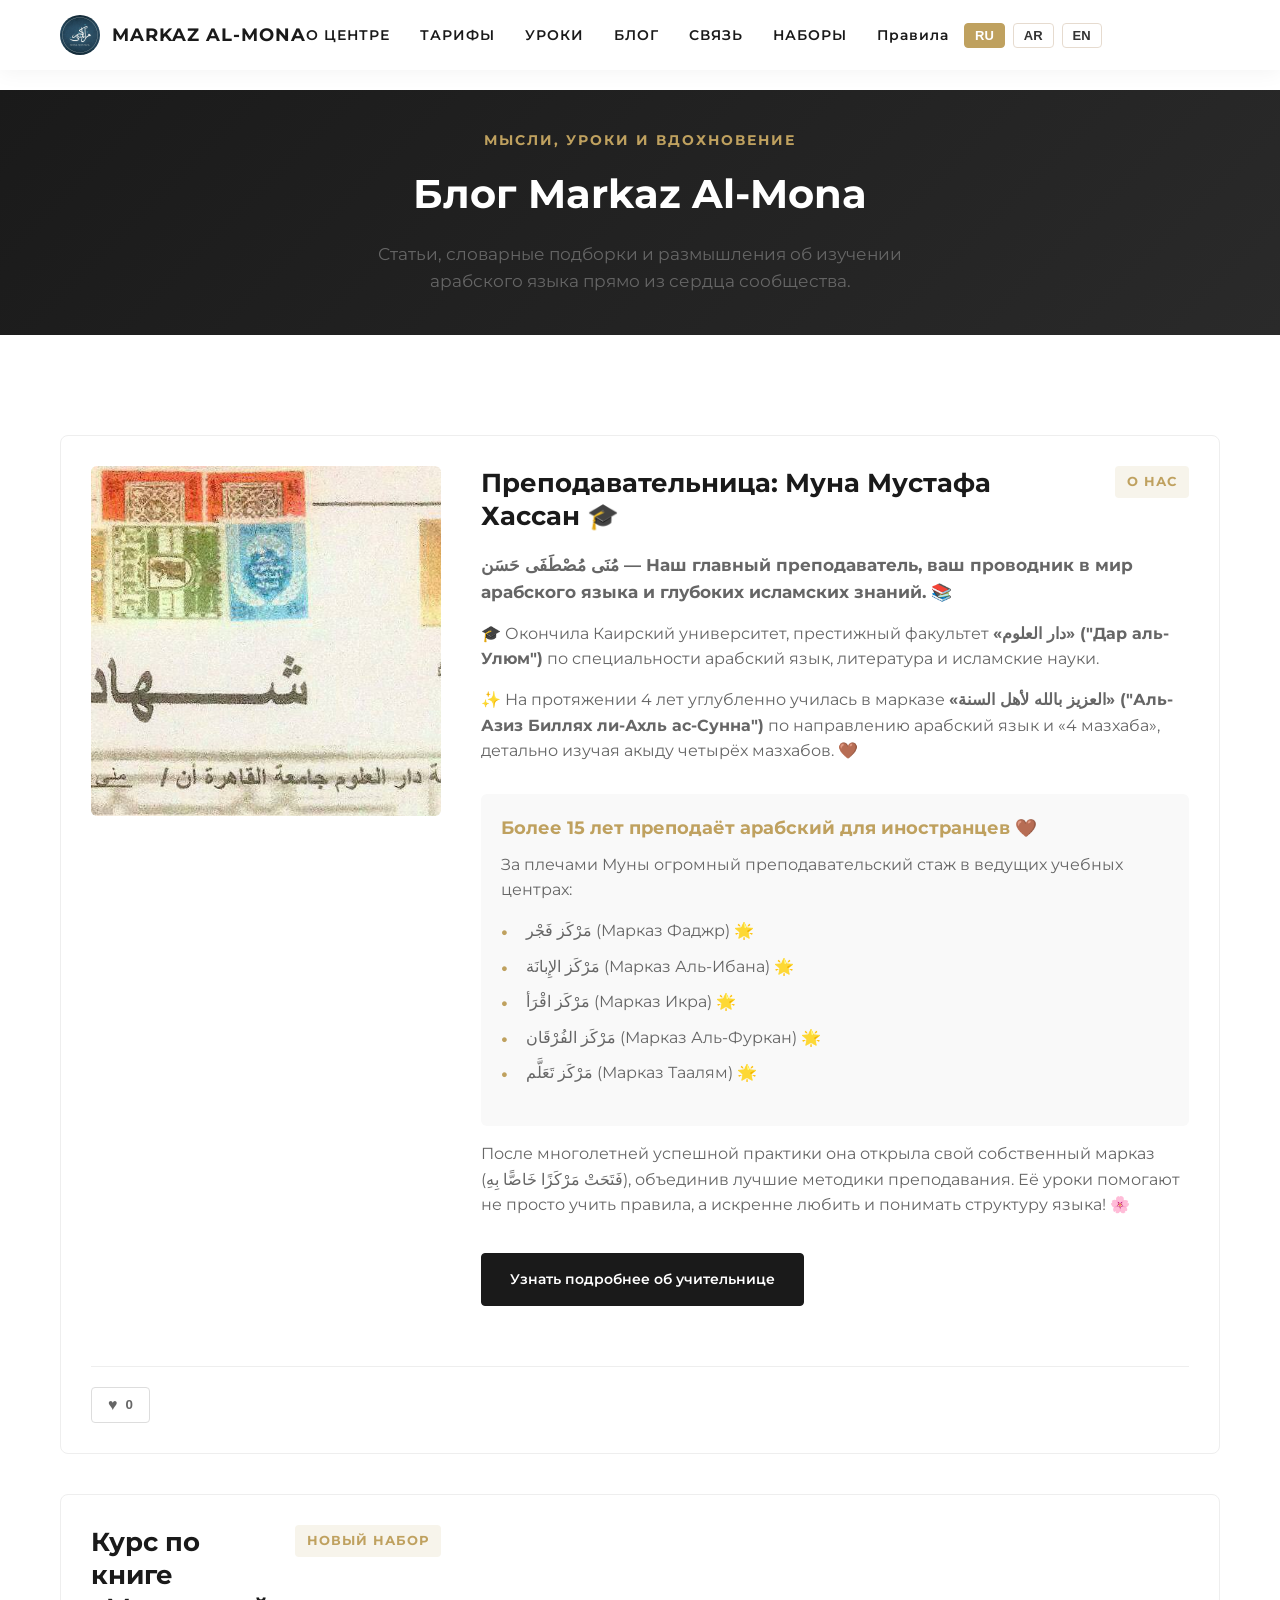
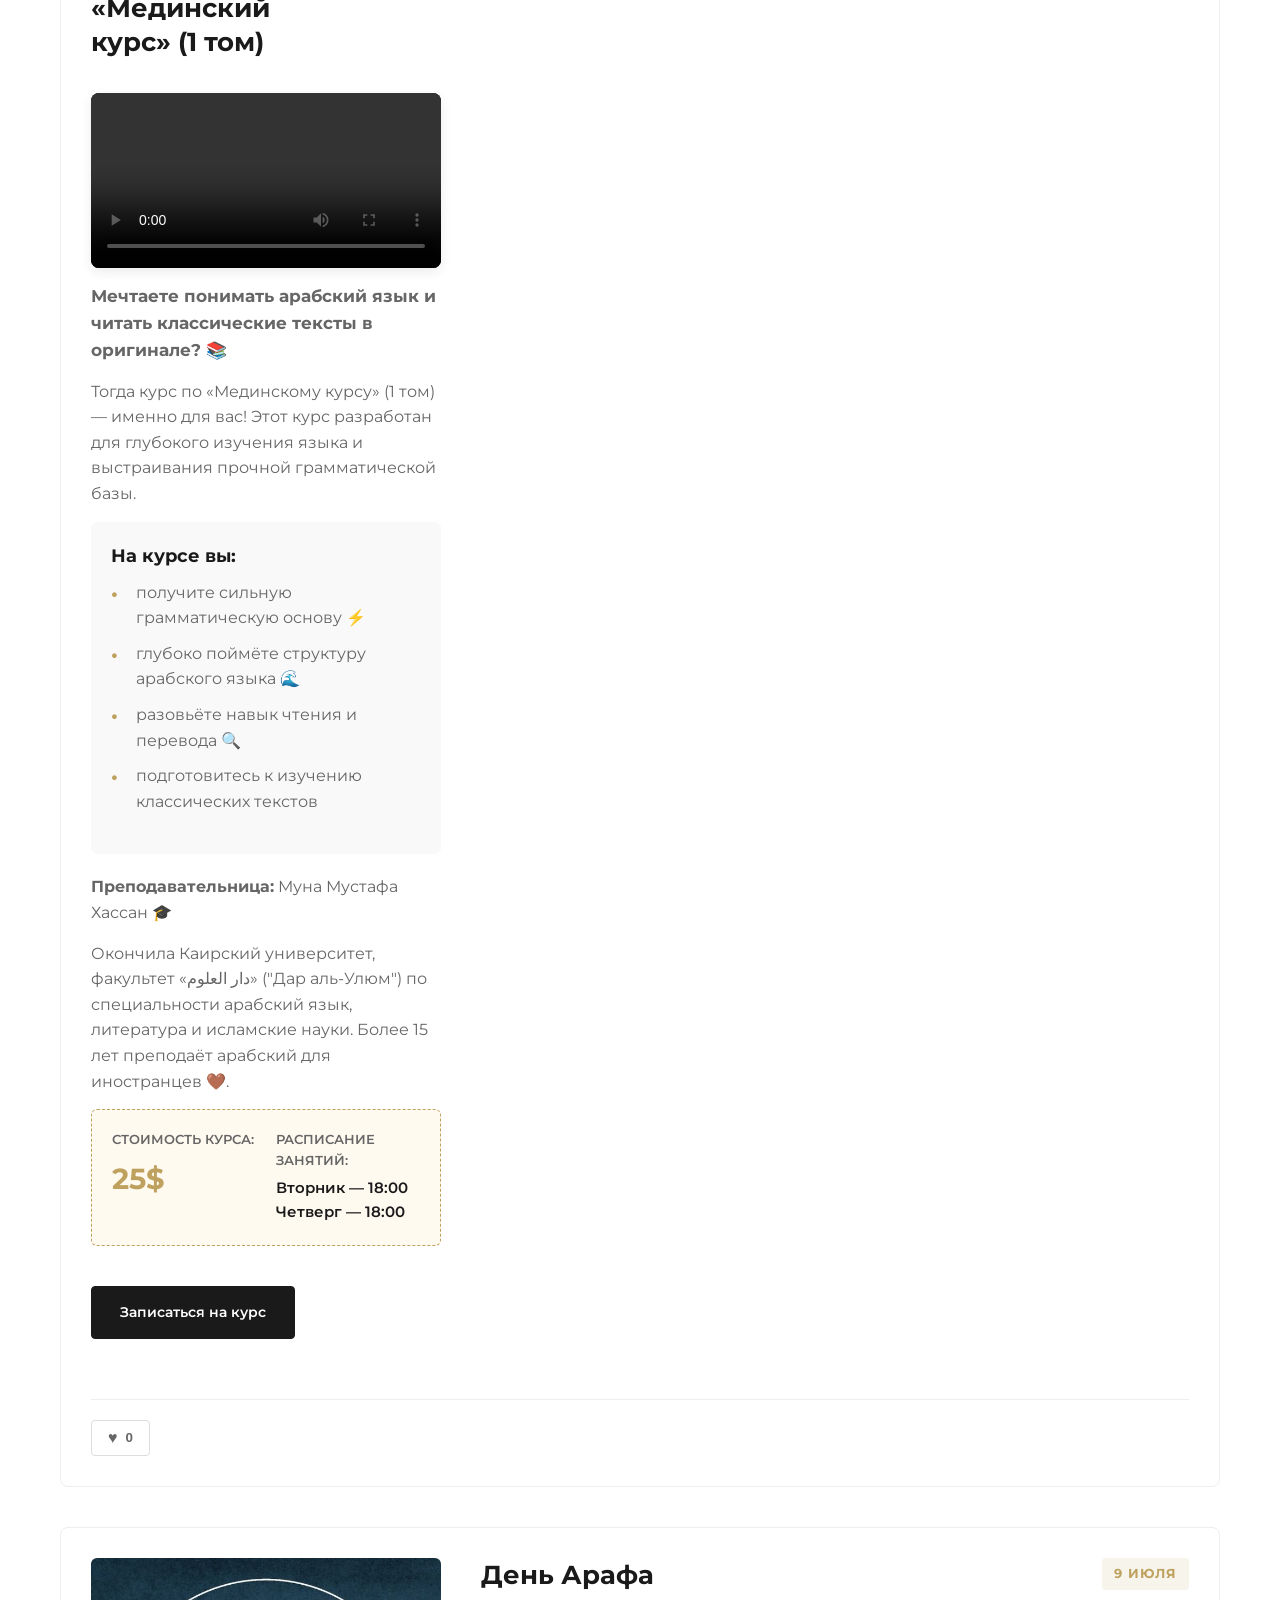
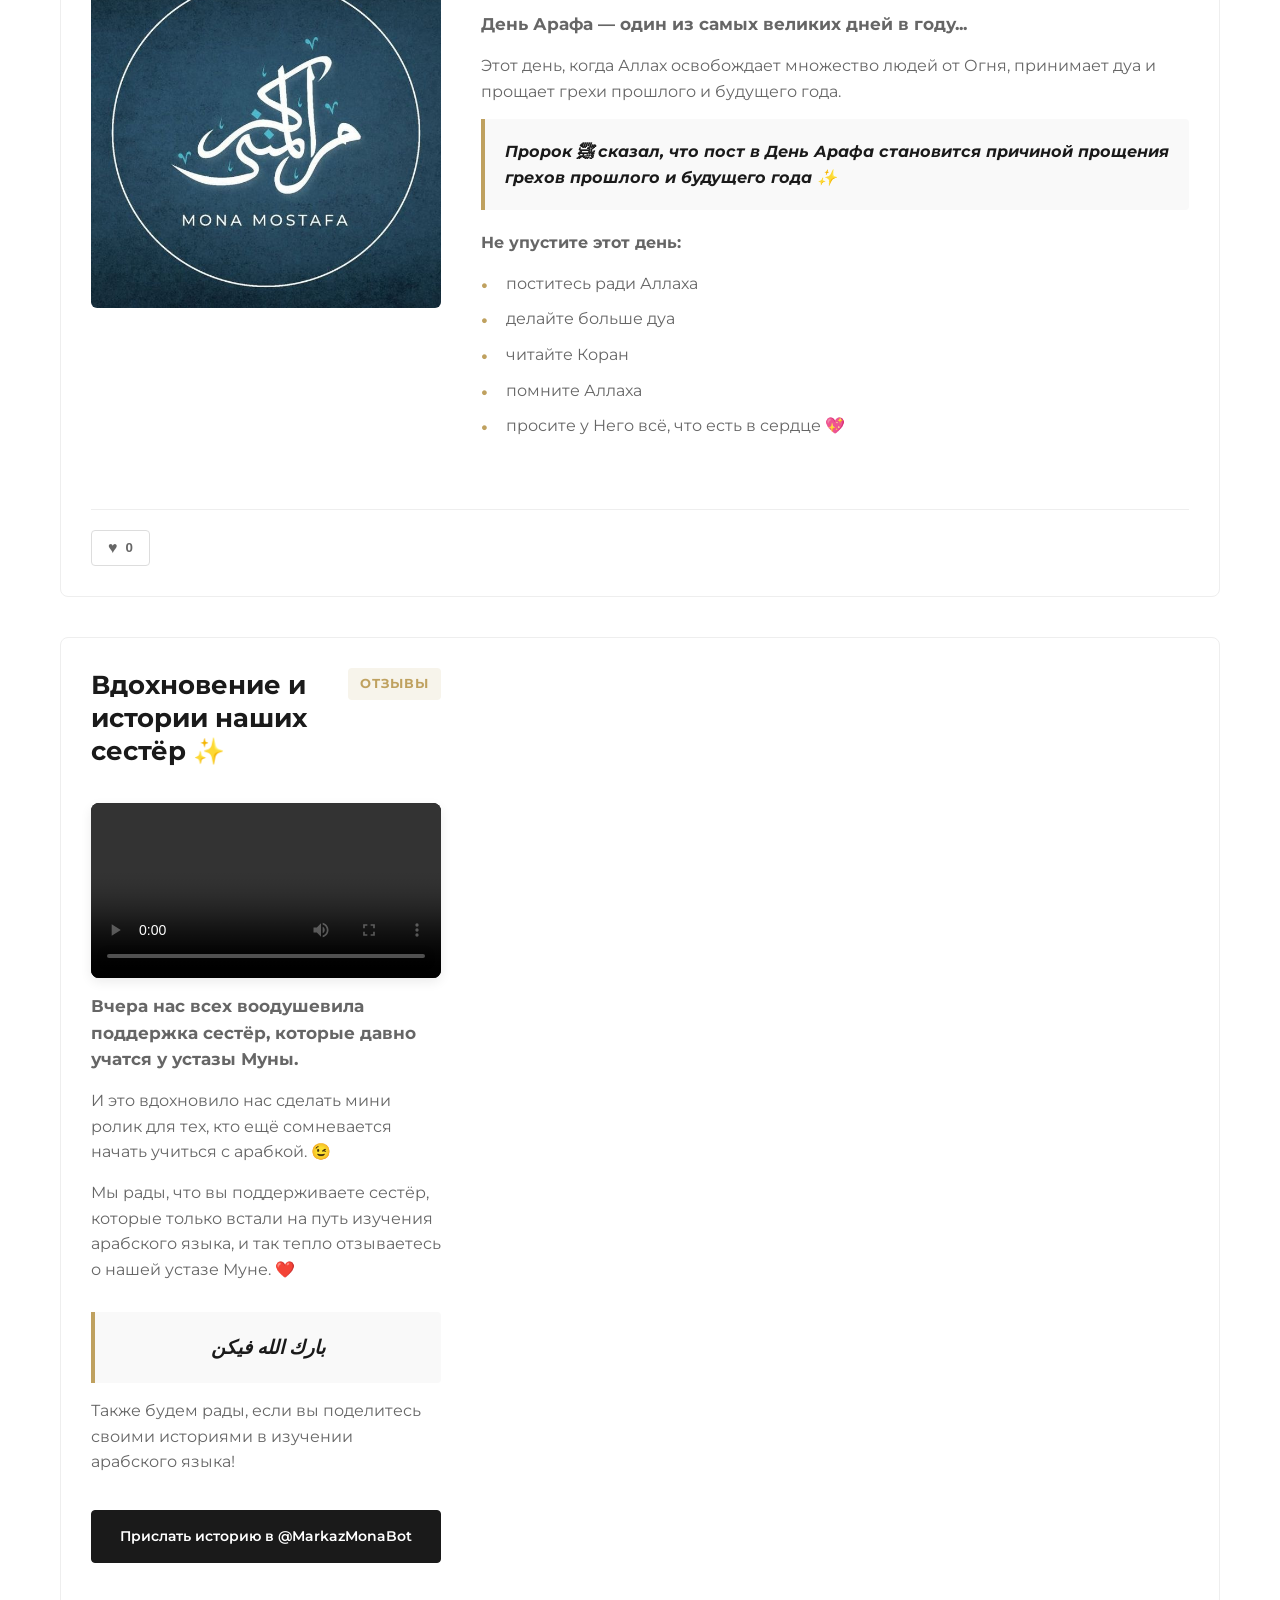
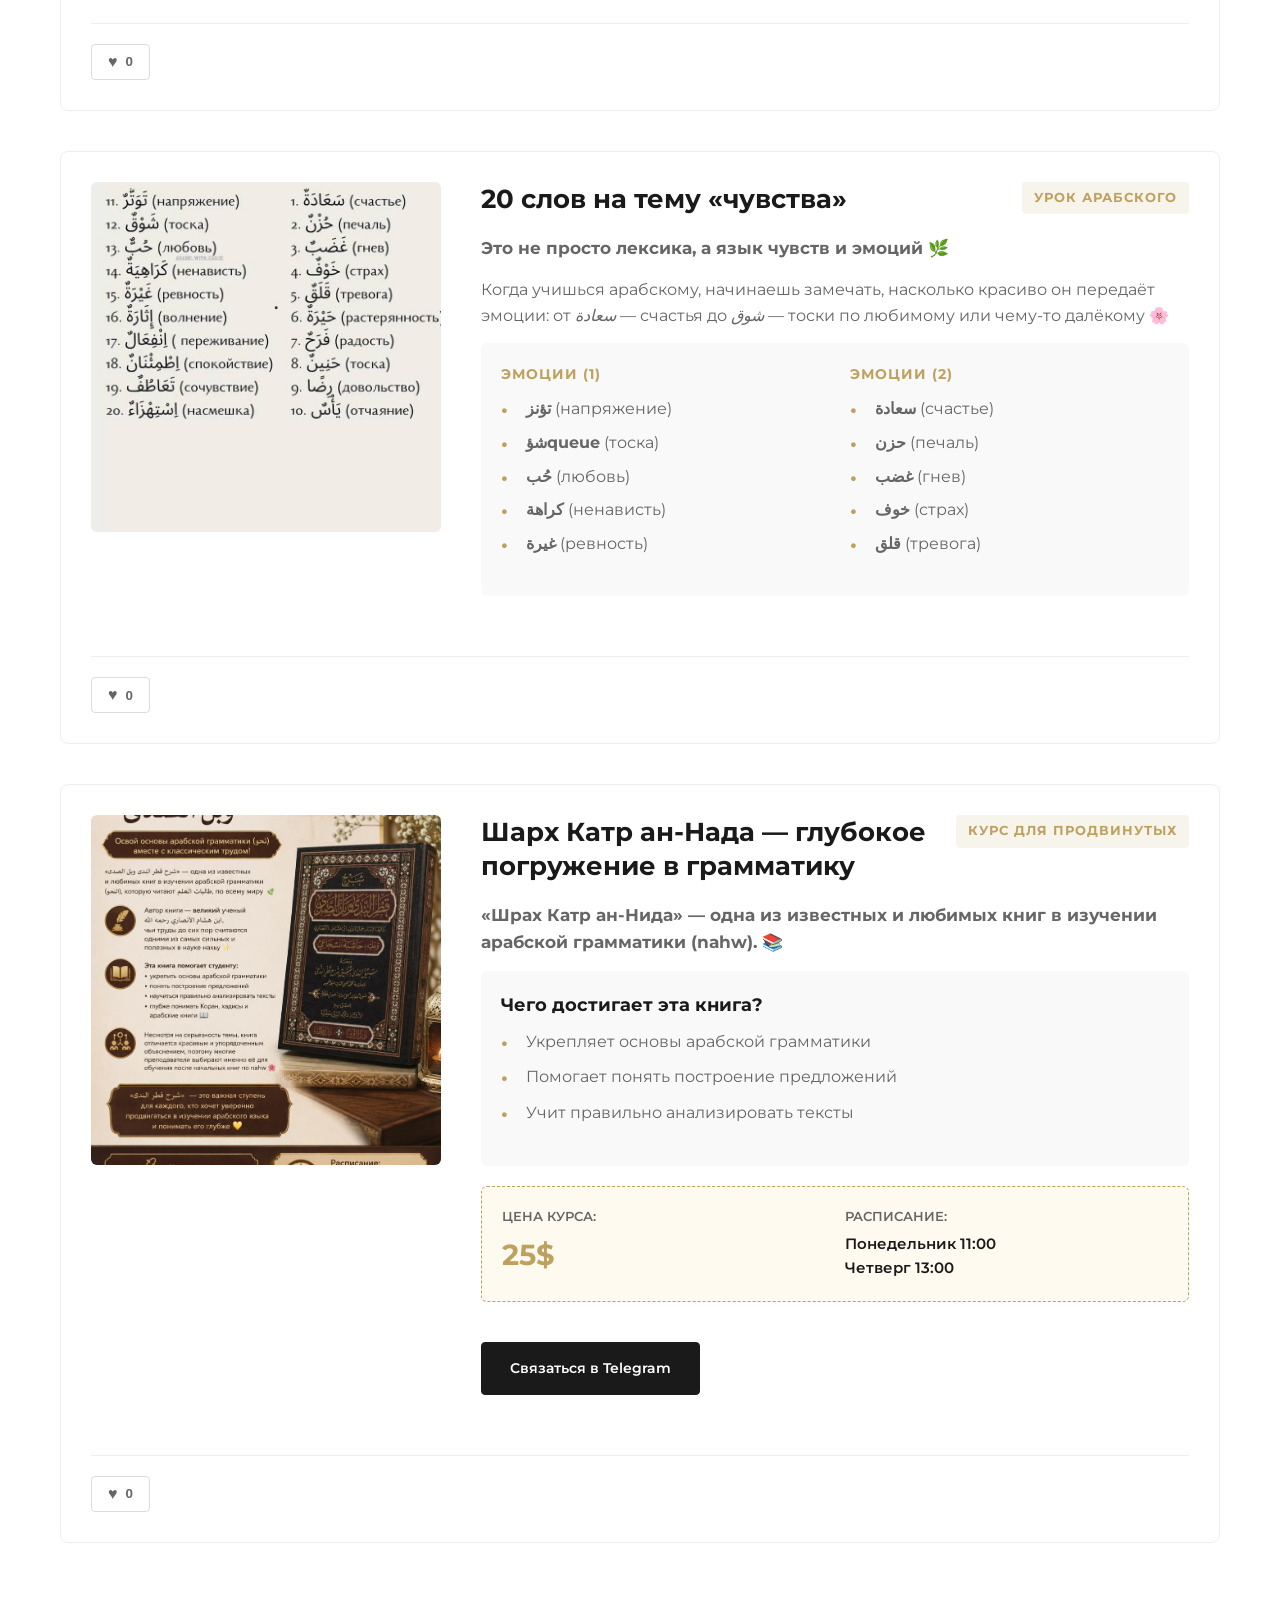
==== commit 8e65888b: "Update blog.html" ====
--- a/blog.html
+++ b/blog.html
@@ -392,7 +392,7 @@
                     </div>
                     <div class="post-content">
                         <div class="post-header">
-                            <h2>Шарх Катр ан-Нида — глубокое погружение в грамматику</h2>
+                            <h2>Шарх Катр ан-Нада — глубокое погружение в грамматику</h2>
                             <span class="post-date">Курс для продвинутых</span>
                         </div>
                         
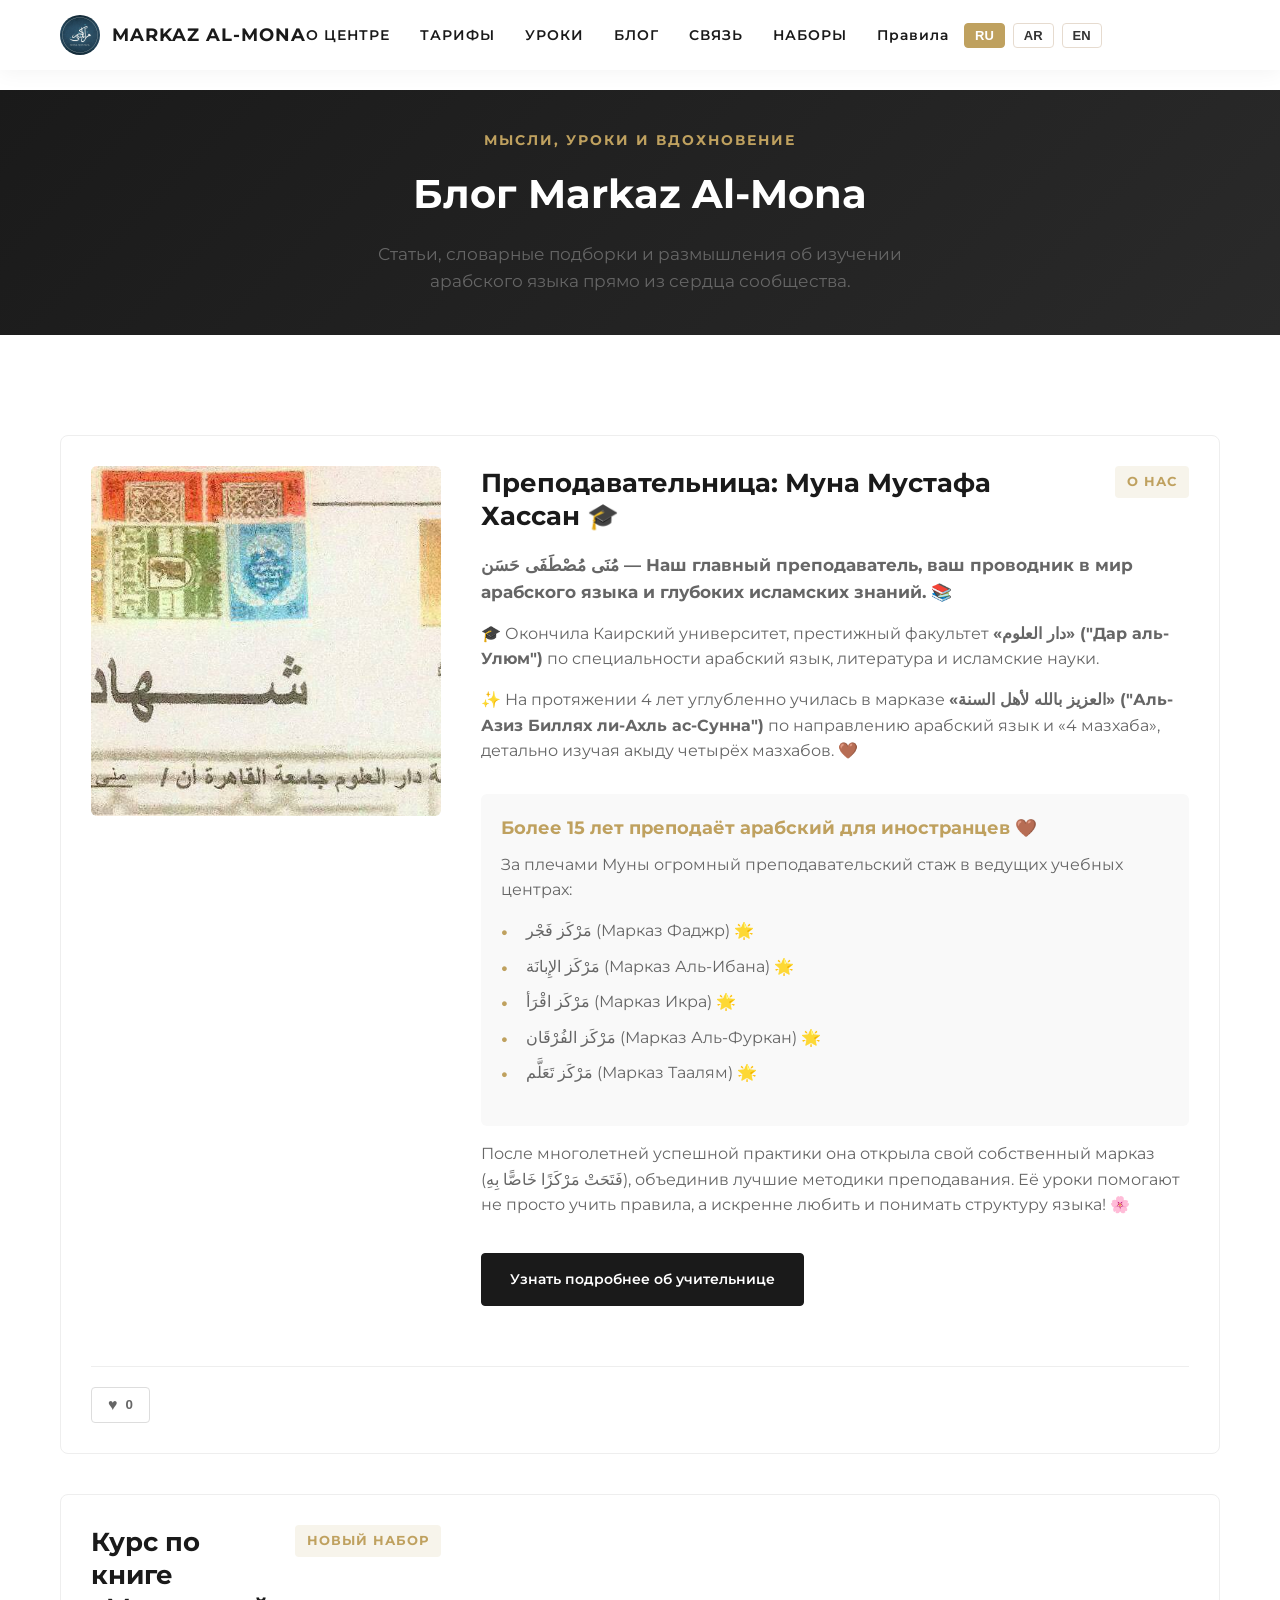
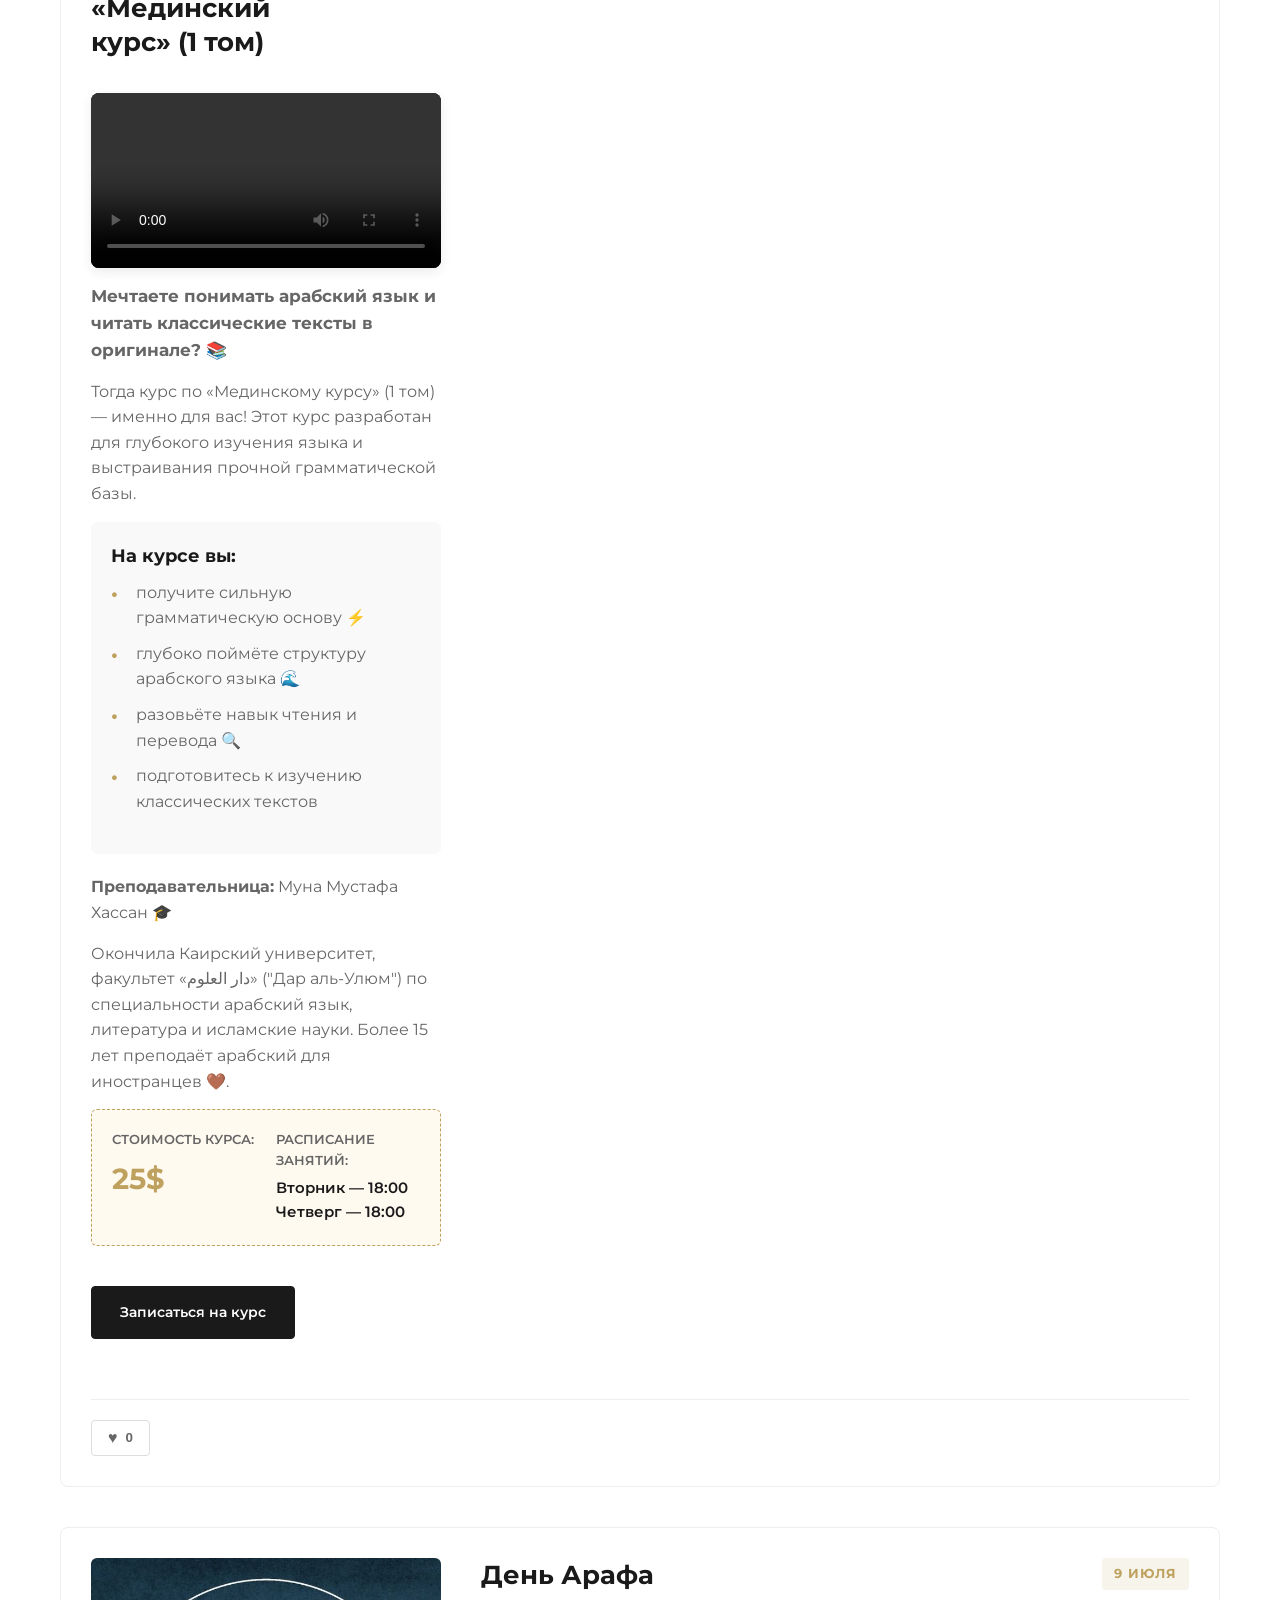
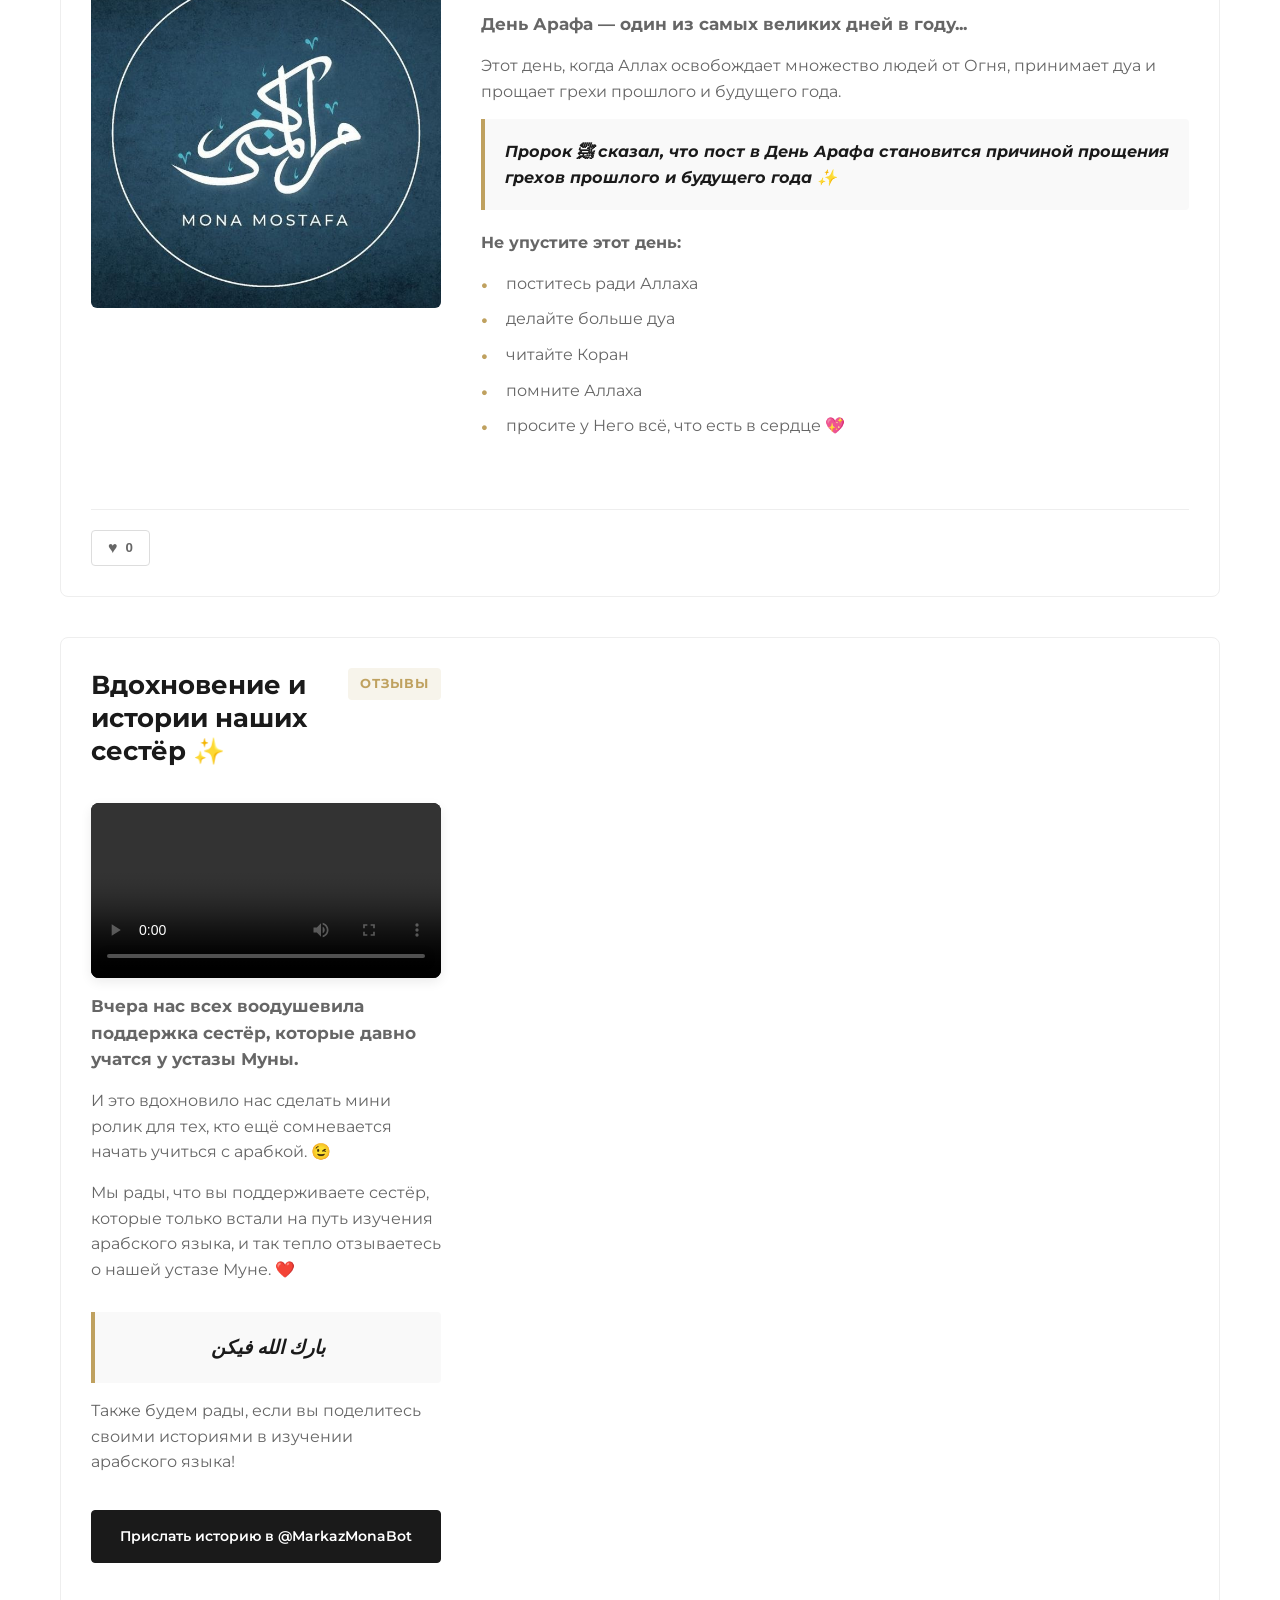
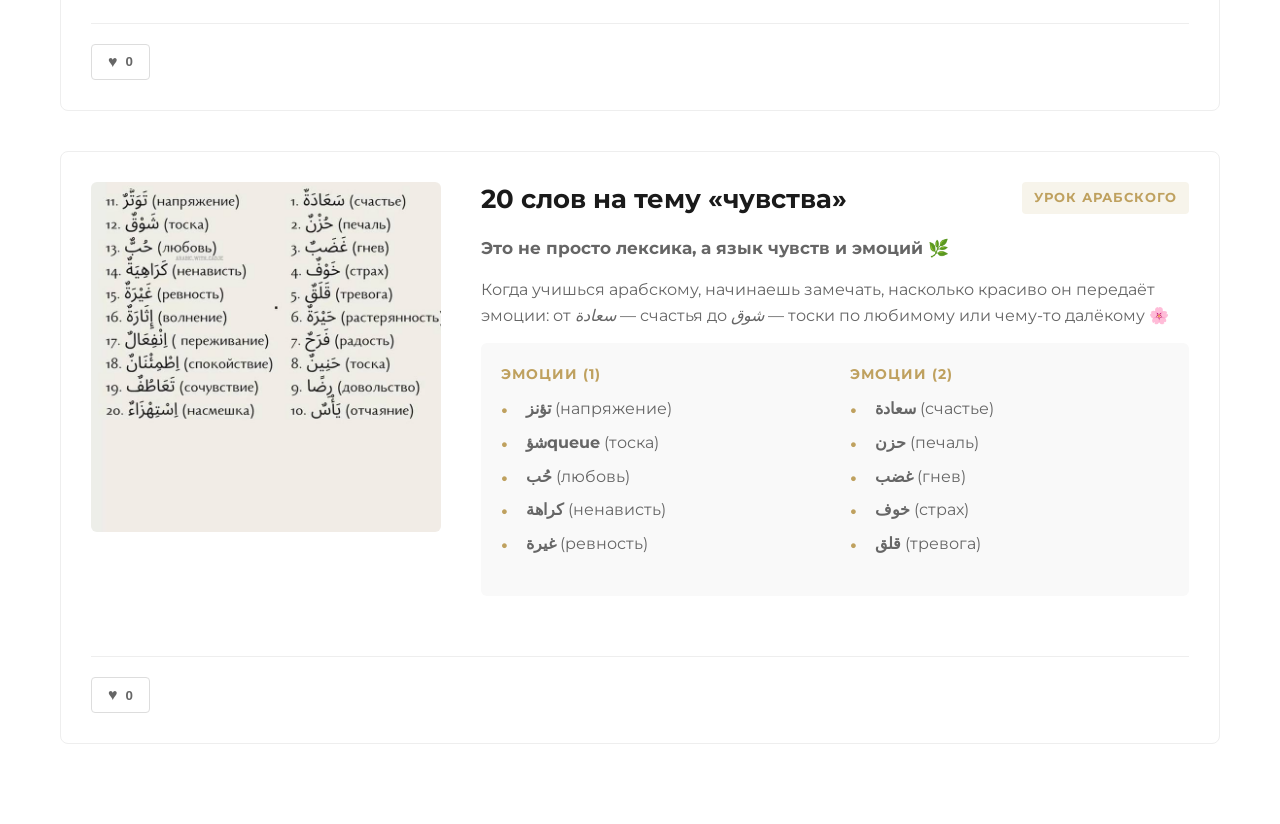
==== commit bd99588f: "Update blog.html" ====
--- a/blog.html
+++ b/blog.html
@@ -385,56 +385,8 @@
                         </button>
                     </div>
                 </article>
-
-              <article class="blog-post" data-post-id="3">
-                    <div class="post-image">
-                        <img src="assets/photo_2026-05-26_12-46-15.jpg" alt="Шрах Катр ан-Нида" onerror="this.src='assets/Logo.jpg'">
-                    </div>
-                    <div class="post-content">
-                        <div class="post-header">
-                            <h2>Шарх Катр ан-Нада — глубокое погружение в грамматику</h2>
-                            <span class="post-date">Курс для продвинутых</span>
-                        </div>
-                        
-                        <p class="post-intro"><strong>«Шрах Катр ан-Нида» — одна из известных и любимых книг в изучении арабской грамматики (nahw). 📚</strong></p>
-
-                        <div class="course-info">
-                            <h3 style="margin-bottom: 10px;">Чего достигает эта книга?</h3>
-                            <ul class="post-list">
-                                <li>Укрепляет основы арабской грамматики</li>
-                                <li>Помогает понять построение предложений</li>
-                                <li>Учит правильно анализировать тексты</li>
-                            </ul>
-                        </div>
-
-                        <div class="course-details">
-                            <div class="price-box">
-                                <span class="price-label">Цена курса:</span>
-                                <span class="price">25$</span>
-                            </div>
-                            <div class="schedule-box">
-                                <span class="schedule-label">Расписание:</span>
-                                <div class="schedule-times">
-                                    <div>Понедельник 11:00</div>
-                                    <div>Четверг 13:00</div>
-                                </div>
-                            </div>
-                        </div>
-                        
-                        <div class="post-action-container" style="margin-top: 20px;">
-                            <a href="https://t.me/MarkazMonaBot" target="_blank" class="button">Связаться в Telegram</a>
-                        </div>
-                    </div>
-                    <div class="post-footer">
-                        <button class="like-button" data-post-id="3" aria-label="Нравится">
-                            <span class="heart-icon">♥</span>
-                            <span class="like-count">0</span>
-                        </button>
-                    </div>
-                </article>
             </div>
-        </section>
-    </main>
+            </main>
 
     <script type="text/javascript">
         function googleTranslateElementInit() {
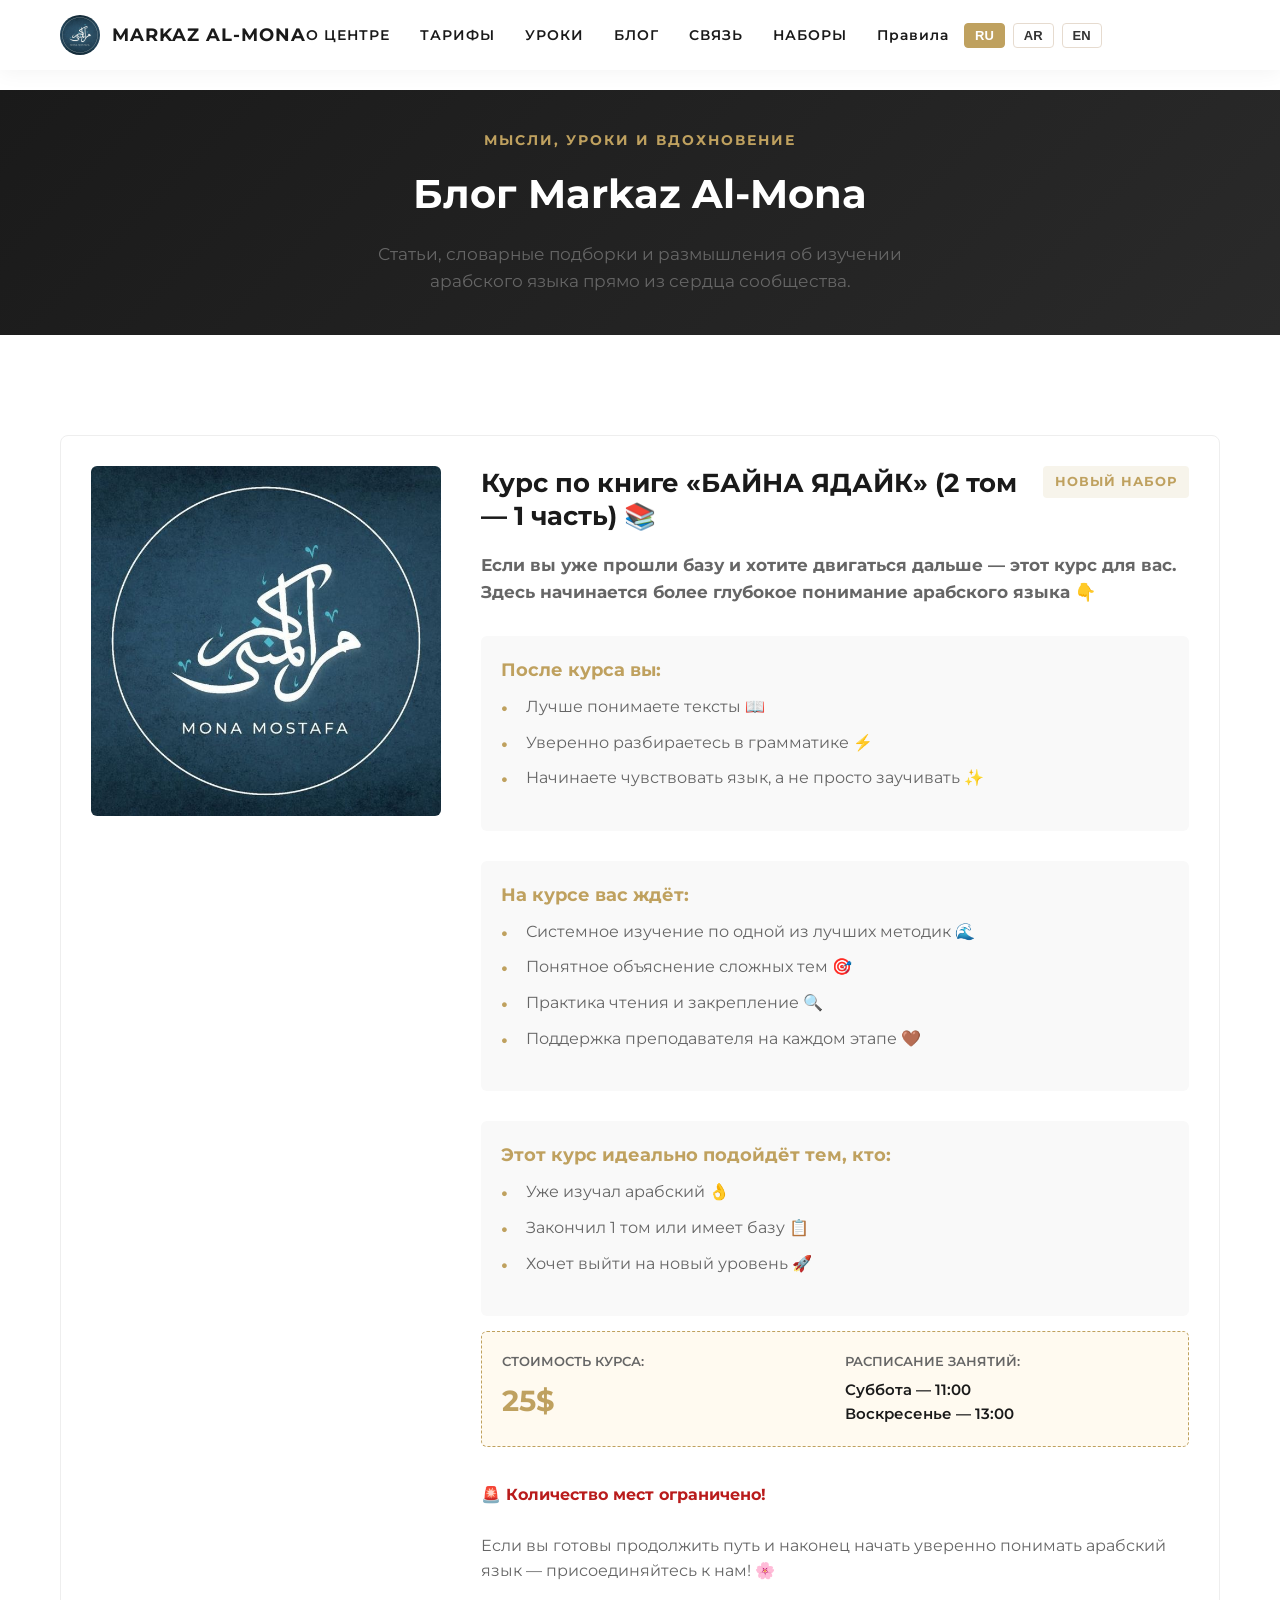
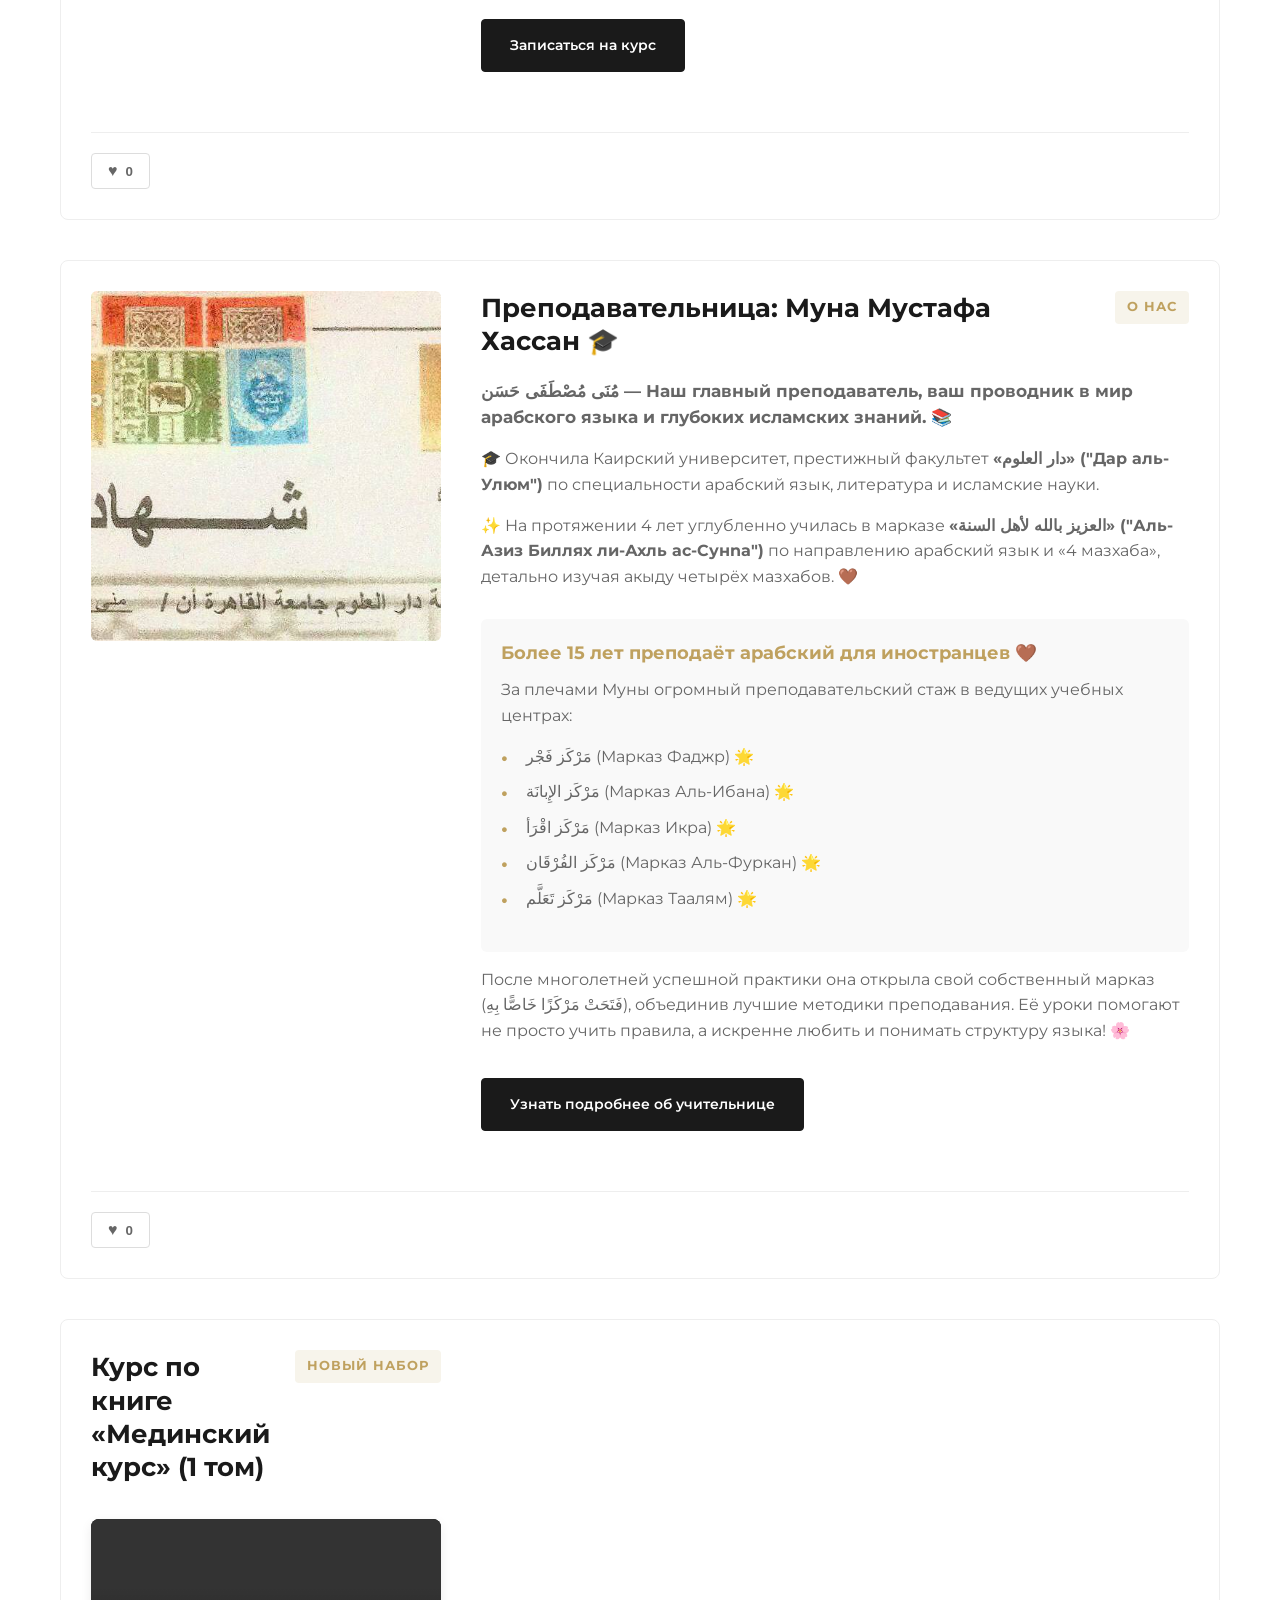
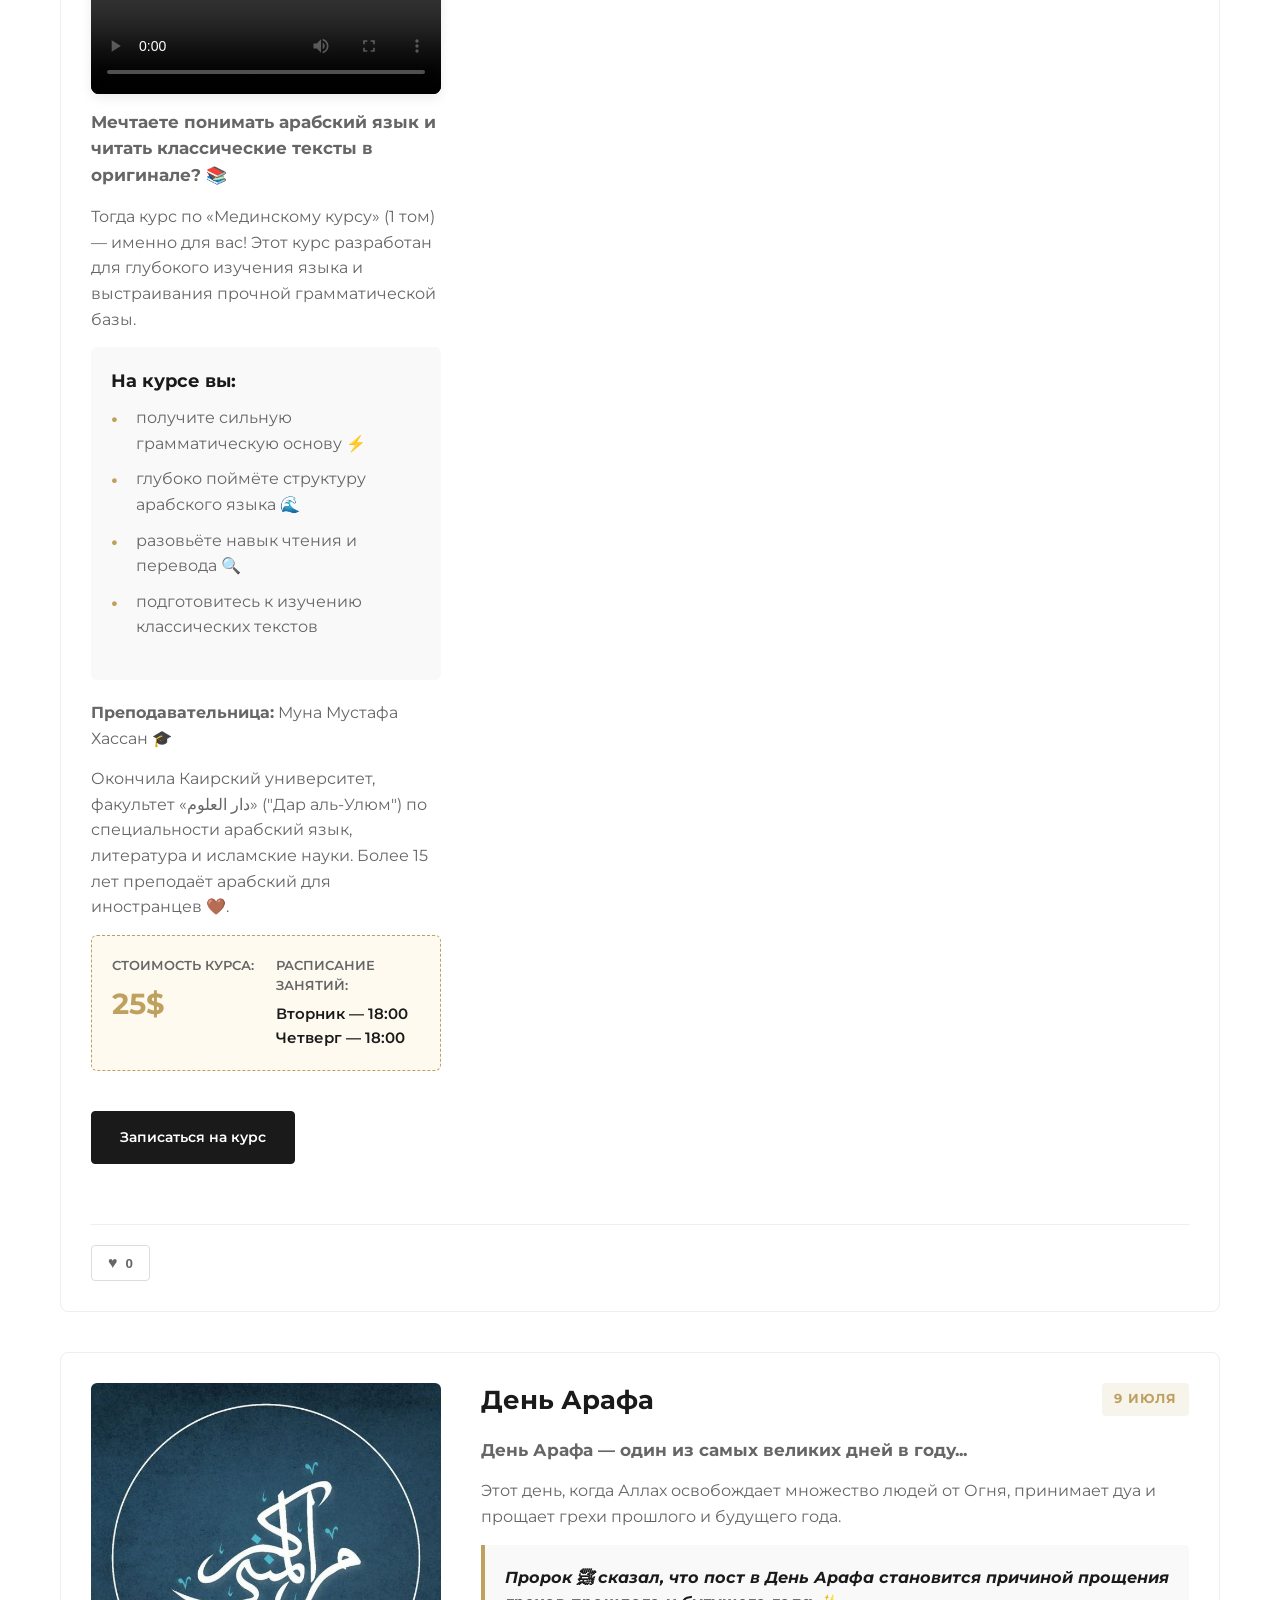
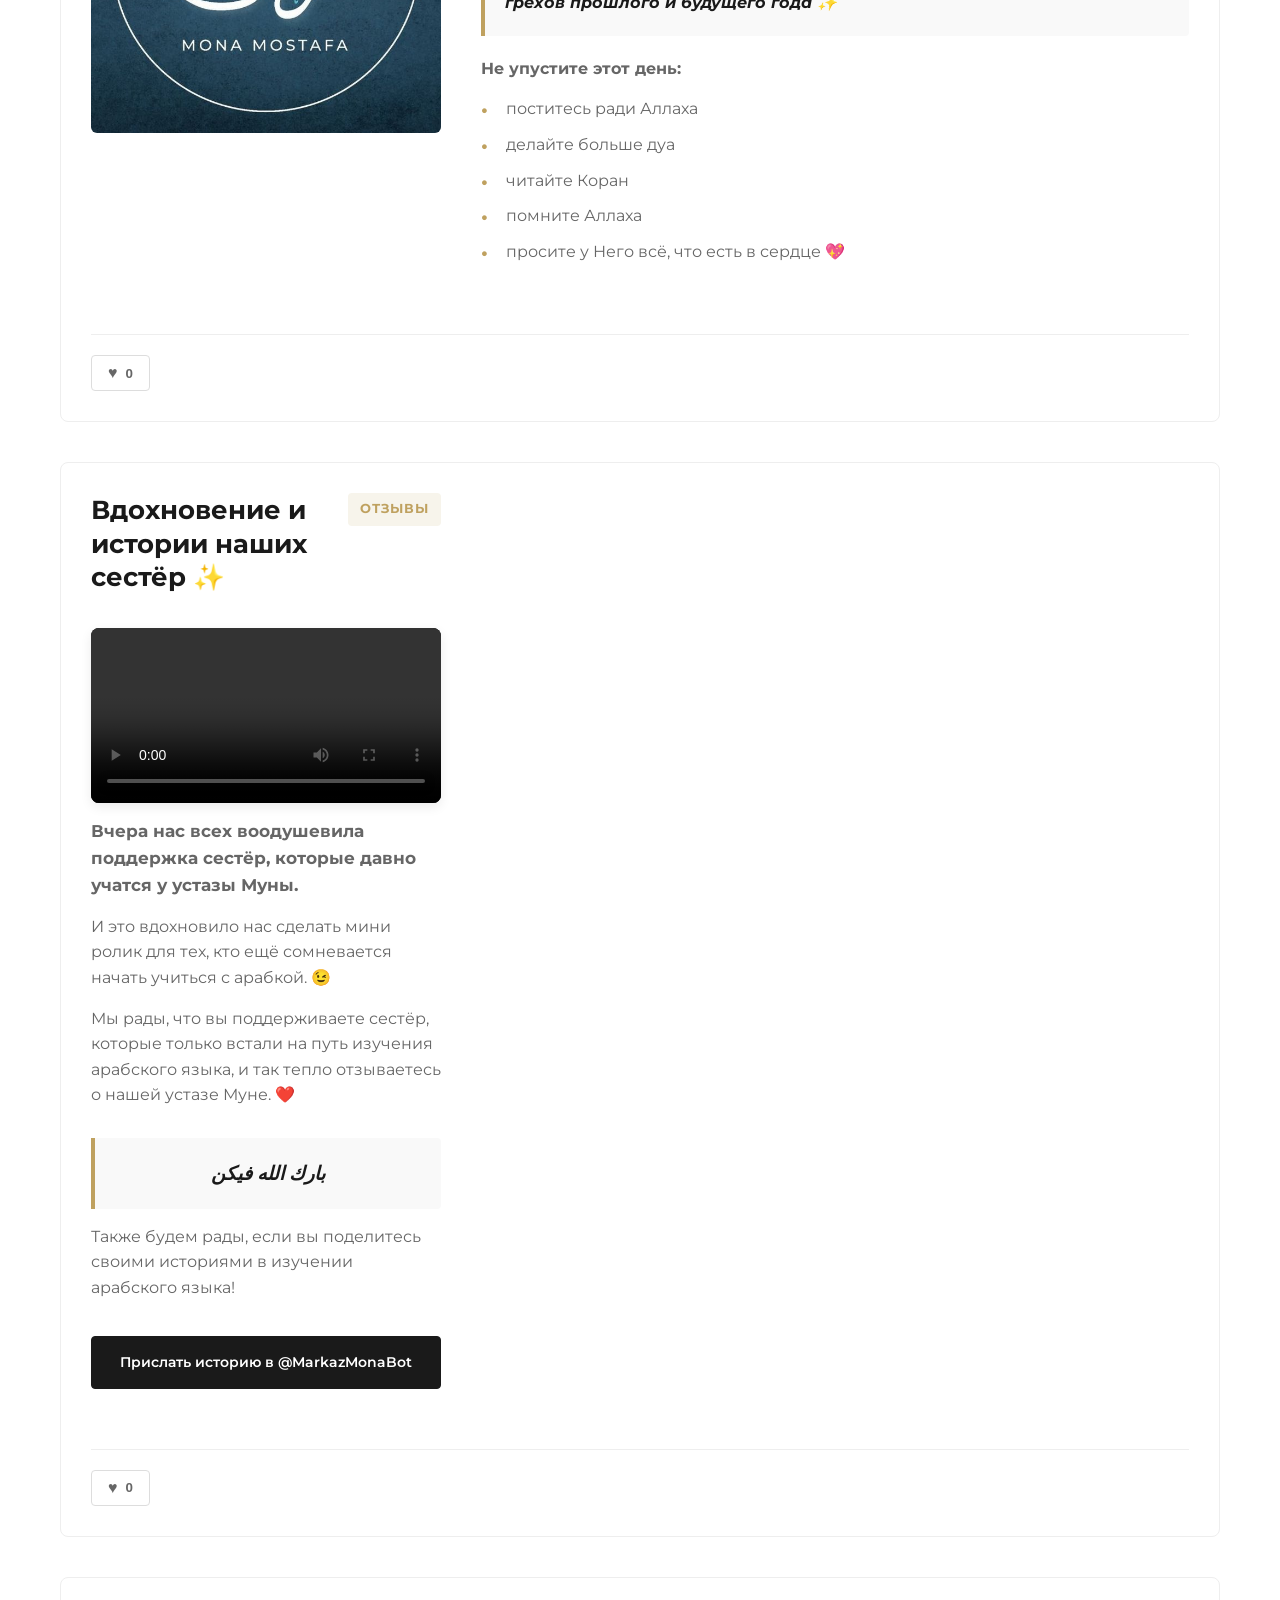
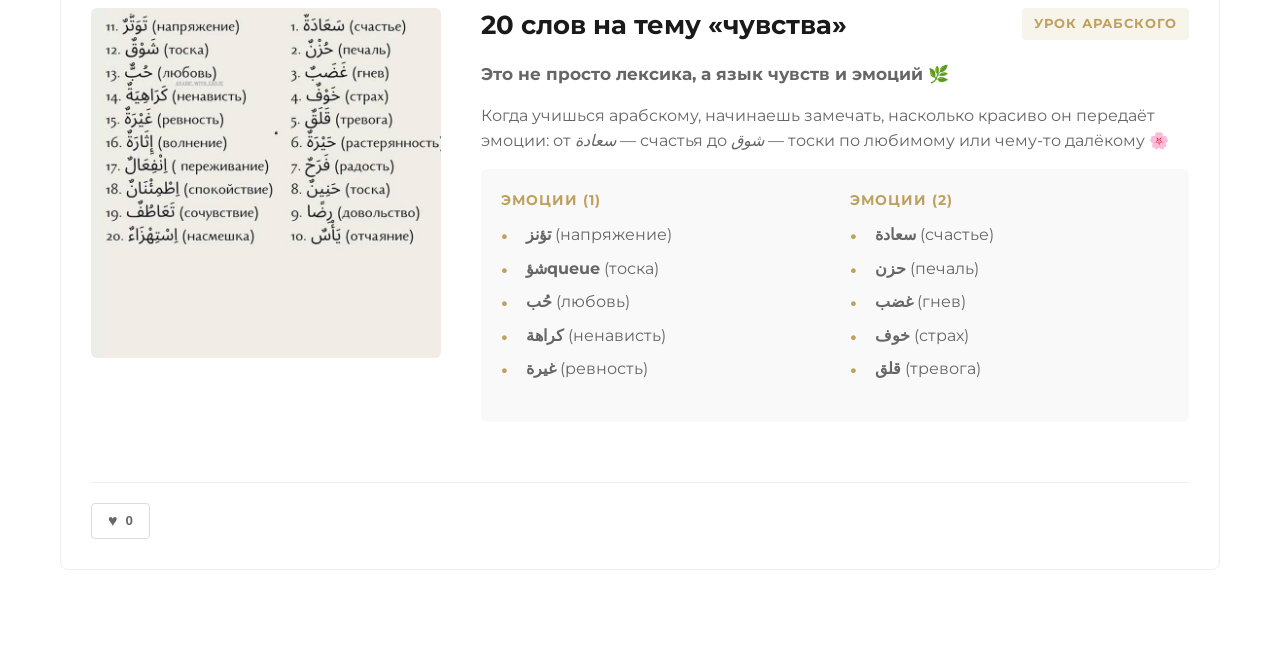
==== commit 94ba630a: "Update blog.html" ====
--- a/blog.html
+++ b/blog.html
@@ -168,6 +168,75 @@
         <section class="section-panel">
             <div class="blog-posts">
                 
+              <article class="blog-post" data-post-id="6">
+                    <div class="post-image">
+                        <img src="assets/photo_bayna_yadayk.jpg" alt="Курс по книге Байна Ядайк" onerror="this.src='assets/Logo.jpg'">
+                    </div>
+                    <div class="post-content">
+                        <div class="post-header">
+                            <h2>Курс по книге «БАЙНА ЯДАЙК» (2 том — 1 часть) 📚</h2>
+                            <span class="post-date">Новый набор</span>
+                        </div>
+                        
+                        <p class="post-intro"><strong>Если вы уже прошли базу и хотите двигаться дальше — этот курс для вас. Здесь начинается более глубокое понимание арабского языка 👇</strong></p>
+                        
+                        <div class="course-info" style="margin: 15px 0;">
+                            <h3 style="margin-bottom: 10px; color: var(--accent-color);">После курса вы:</h3>
+                            <ul class="post-list">
+                                <li>Лучше понимаете тексты 📖</li>
+                                <li>Уверенно разбираетесь в грамматике ⚡</li>
+                                <li>Начинаете чувствовать язык, а не просто заучивать ✨</li>
+                            </ul>
+                        </div>
+
+                        <div class="course-info" style="margin: 15px 0;">
+                            <h3 style="margin-bottom: 10px; color: var(--accent-color);">На курсе вас ждёт:</h3>
+                            <ul class="post-list">
+                                <li>Системное изучение по одной из лучших методик 🌊</li>
+                                <li>Понятное объяснение сложных тем 🎯</li>
+                                <li>Практика чтения и закрепление 🔍</li>
+                                <li>Поддержка преподавателя на каждом этапе 🤎</li>
+                            </ul>
+                        </div>
+
+                        <div class="course-info" style="margin: 15px 0;">
+                            <h3 style="margin-bottom: 10px; color: var(--accent-color);">Этот курс идеально подойдёт тем, кто:</h3>
+                            <ul class="post-list">
+                                <li>Уже изучал арабский 👌</li>
+                                <li>Закончил 1 том или имеет базу 📋</li>
+                                <li>Хочет выйти на новый уровень 🚀</li>
+                            </ul>
+                        </div>
+
+                        <div class="course-details">
+                            <div class="price-box">
+                                <span class="price-label">Стоимость курса:</span>
+                                <span class="price">25$</span>
+                            </div>
+                            <div class="schedule-box">
+                                <span class="schedule-label">Расписание занятий:</span>
+                                <div class="schedule-times">
+                                    <div>Суббота — 11:00</div>
+                                    <div>Воскресенье — 13:00</div>
+                                </div>
+                            </div>
+                        </div>
+
+                        <p style="margin-top: 15px; font-weight: bold; color: #b91c1c;">🚨 Количество мест ограничено!</p>
+                        <p style="margin-top: 10px;">Если вы готовы продолжить путь и наконец начать уверенно понимать арабский язык — присоединяйтесь к нам! 🌸</p>
+                        
+                        <div class="post-action-container" style="margin-top: 20px;">
+                            <a href="https://t.me/ArabicMarkaz_Mona/4336" target="_blank" class="button">Записаться на курс</a>
+                        </div>
+                    </div>
+                    <div class="post-footer">
+                        <button class="like-button" data-post-id="6" aria-label="Нравится">
+                            <span class="heart-icon">♥</span>
+                            <span class="like-count">0</span>
+                        </button>
+                    </div>
+                </article>
+                
               <article class="blog-post" data-post-id="4">
                     <div class="post-image">
                         <img src="assets/photo_2026-06-01_18-44-22.jpg" alt="Муна Мустафа Хассан" onerror="this.src='assets/Logo.jpg'">
@@ -182,7 +251,7 @@
                         
                         <p>🎓 Окончила Каирский университет, престижный факультет <strong>«دار العلوم» ("Дар аль-Улюм")</strong> по специальности арабский язык, литература и исламские науки.</p>
                         
-                        <p>✨ На протяжении 4 лет углубленно училась в марказе <strong>«العزيز بالله لأهل السنة» ("Аль-Азиз Биллях ли-Ахль ас-Сунна")</strong> по направлению арабский язык и «4 мазхаба», детально изучая акыду четырёх мазхабов. 🤎</p>
+                        <p>✨ На протяжении 4 лет углубленно училась в марказе <strong>«العزيز بالله لأهل السنة» ("Аль-Азиз Биллях ли-Ахль ас-Сунna")</strong> по направлению арабский язык и «4 мазхаба», детально изучая акыду четырёх мазхабов. 🤎</p>
                         
                         <div class="course-info" style="margin: 15px 0;">
                             <h3 style="margin-bottom: 10px; color: var(--accent-color);">Более 15 лет преподаёт арабский для иностранцев 🤎</h3>
@@ -217,7 +286,7 @@
                             <span class="post-date">Новый набор</span>
                         </div>
                         
-                   
+                    
 
                         <div class="post-media-container">
                             <video class="post-video" controls preload="metadata">
@@ -302,7 +371,6 @@
                     </div>
                 </article>
 
-                <!-- НОВЫЙ ПОСТ: Отзывы и Истории сестёр с video2 -->
                 <article class="blog-post" data-post-id="5">
                     <div class="post-content">
                         <div class="post-header">
@@ -310,7 +378,6 @@
                             <span class="post-date">Отзывы</span>
                         </div>
                         
-                        <!-- Блок со вторым видео (video2) теперь здесь -->
                         <div class="post-media-container">
                             <video class="post-video" controls preload="metadata">
                                 <source src="assets/video2.MP4" type="video/mp4">
@@ -386,6 +453,7 @@
                     </div>
                 </article>
             </div>
+            </section>
             </main>
 
     <script type="text/javascript">
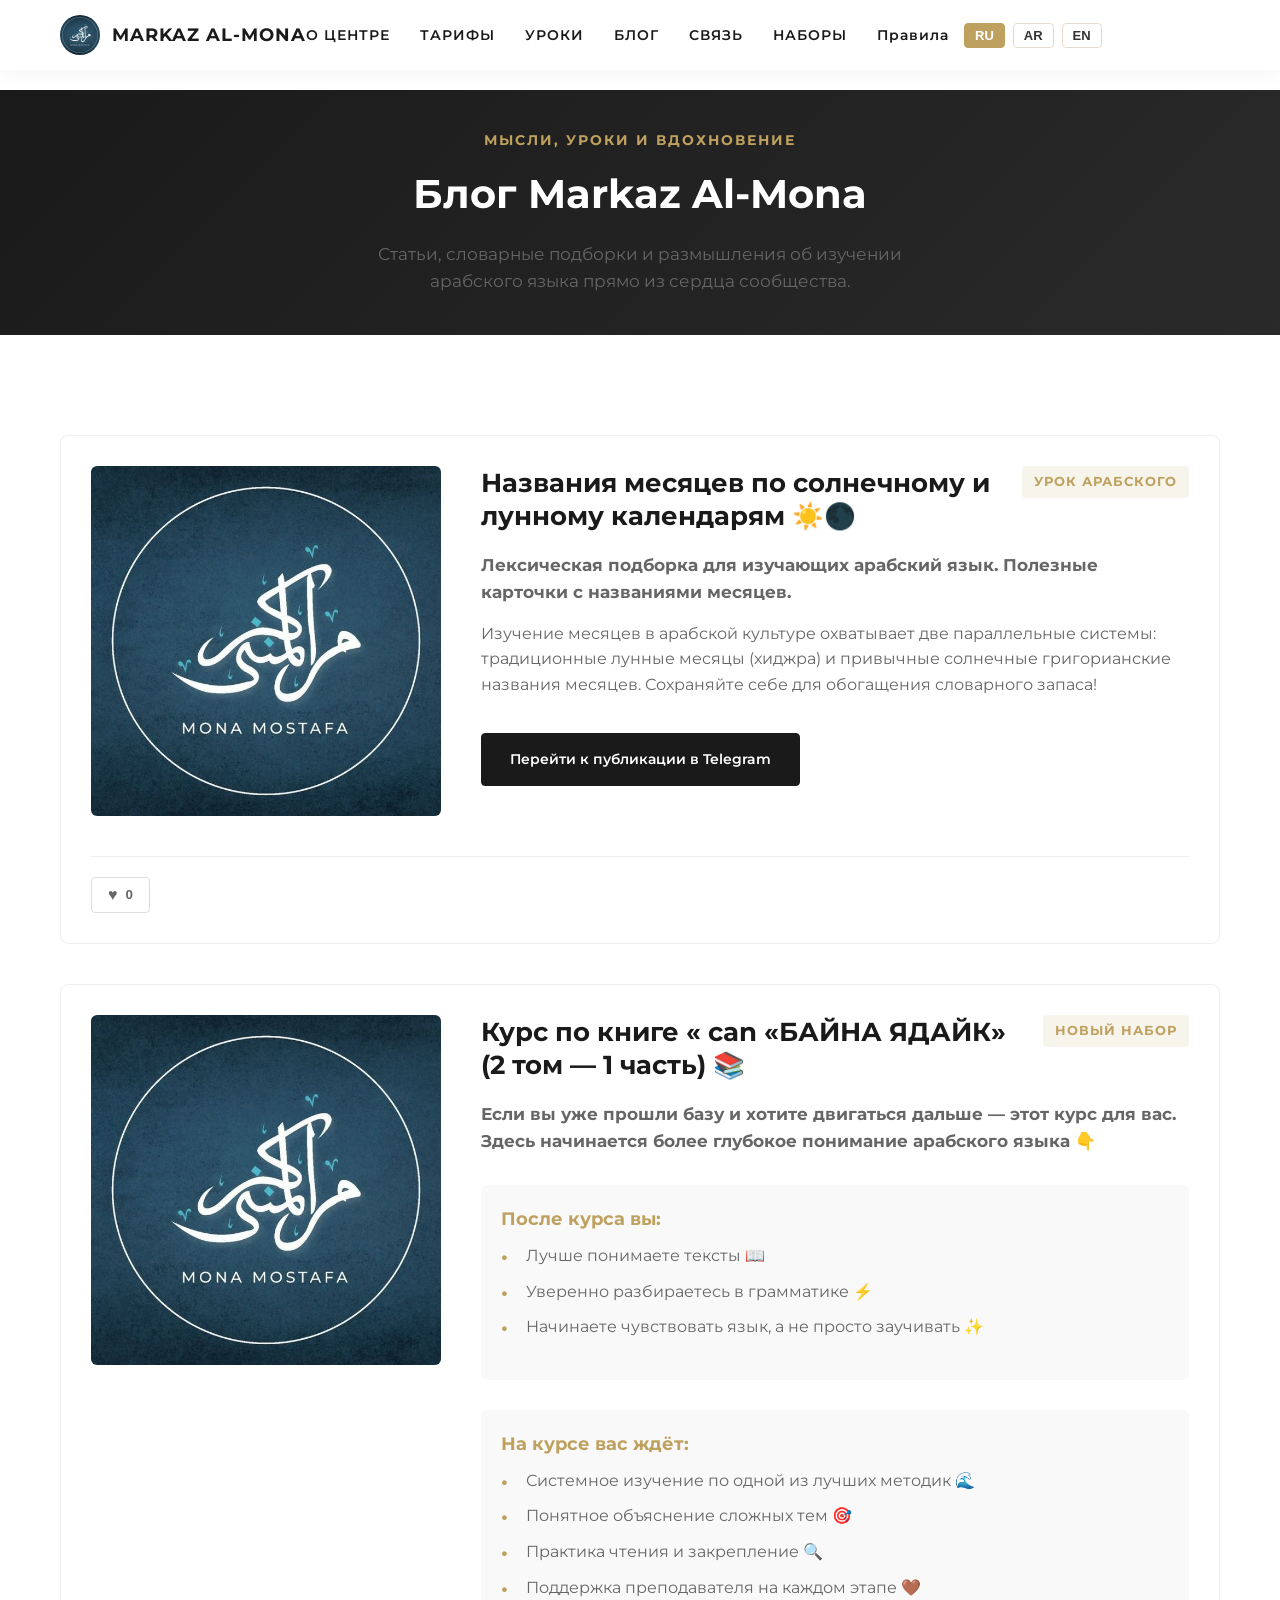
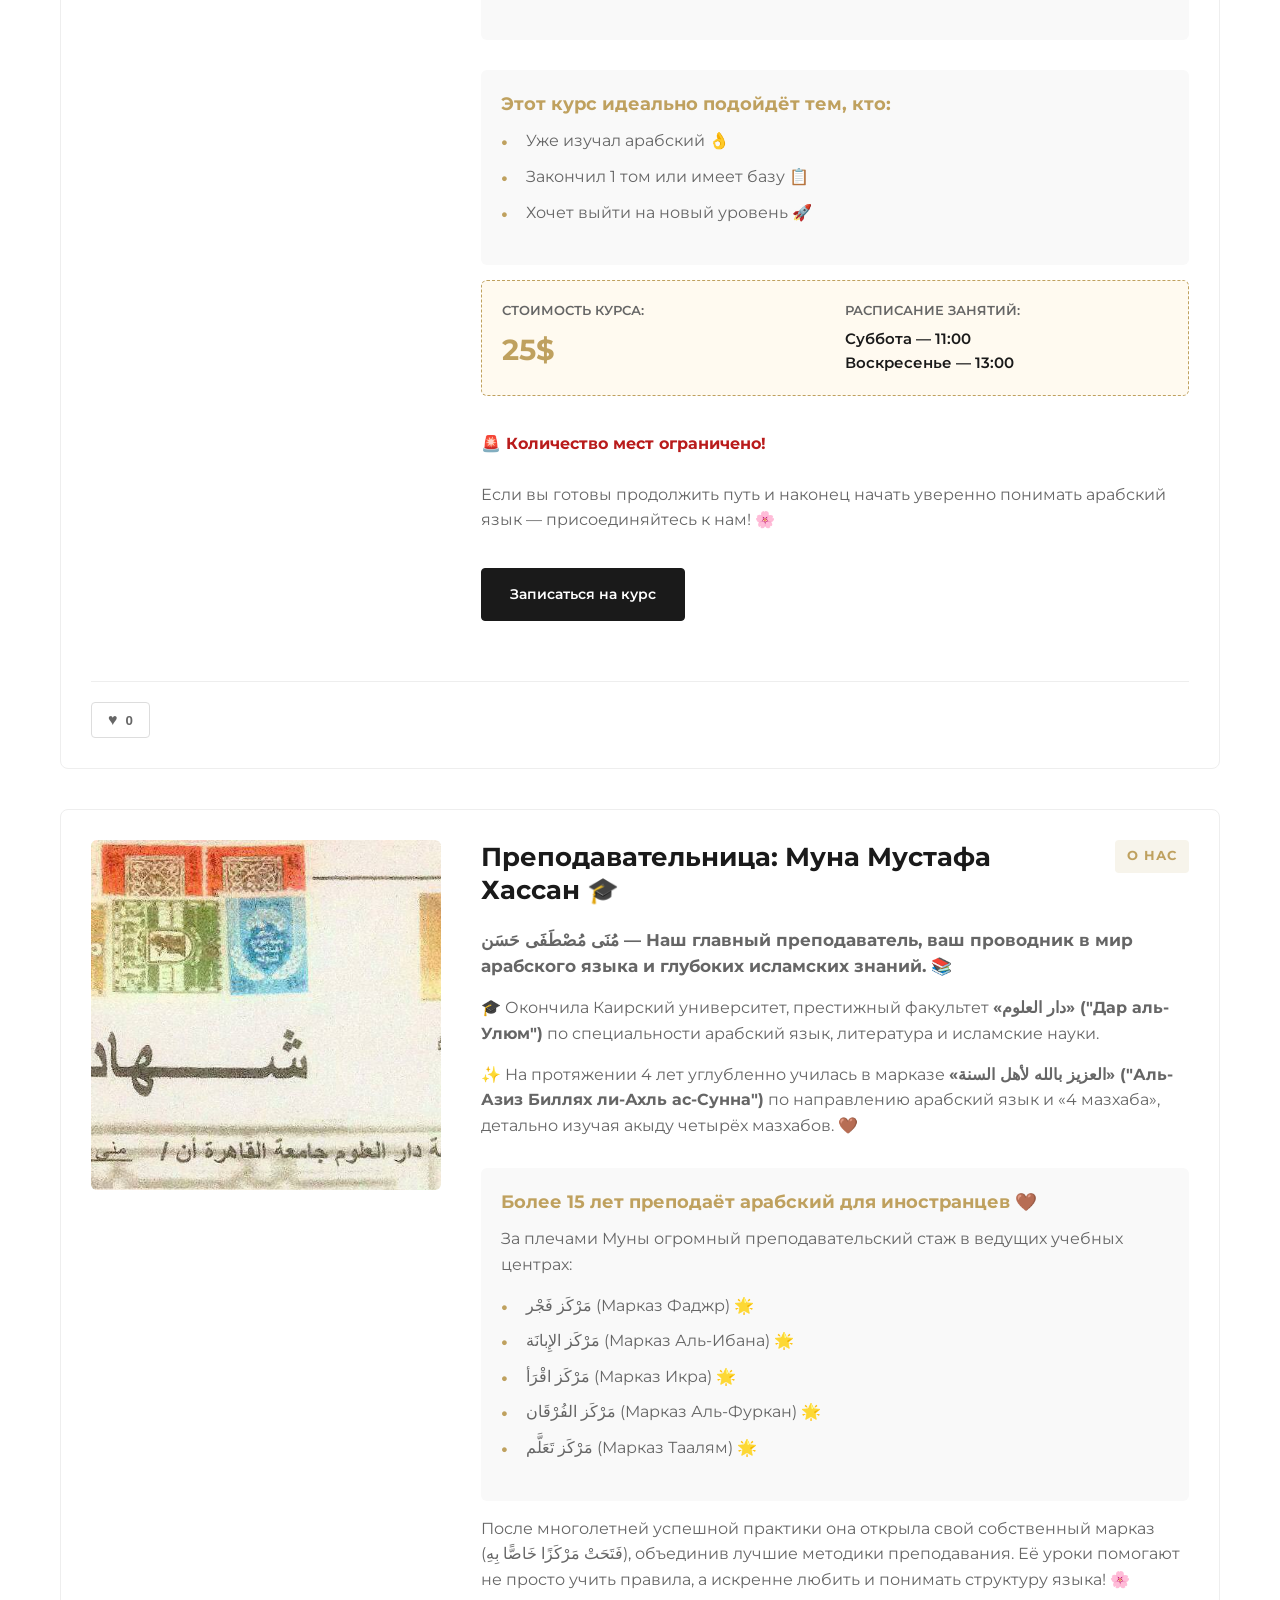
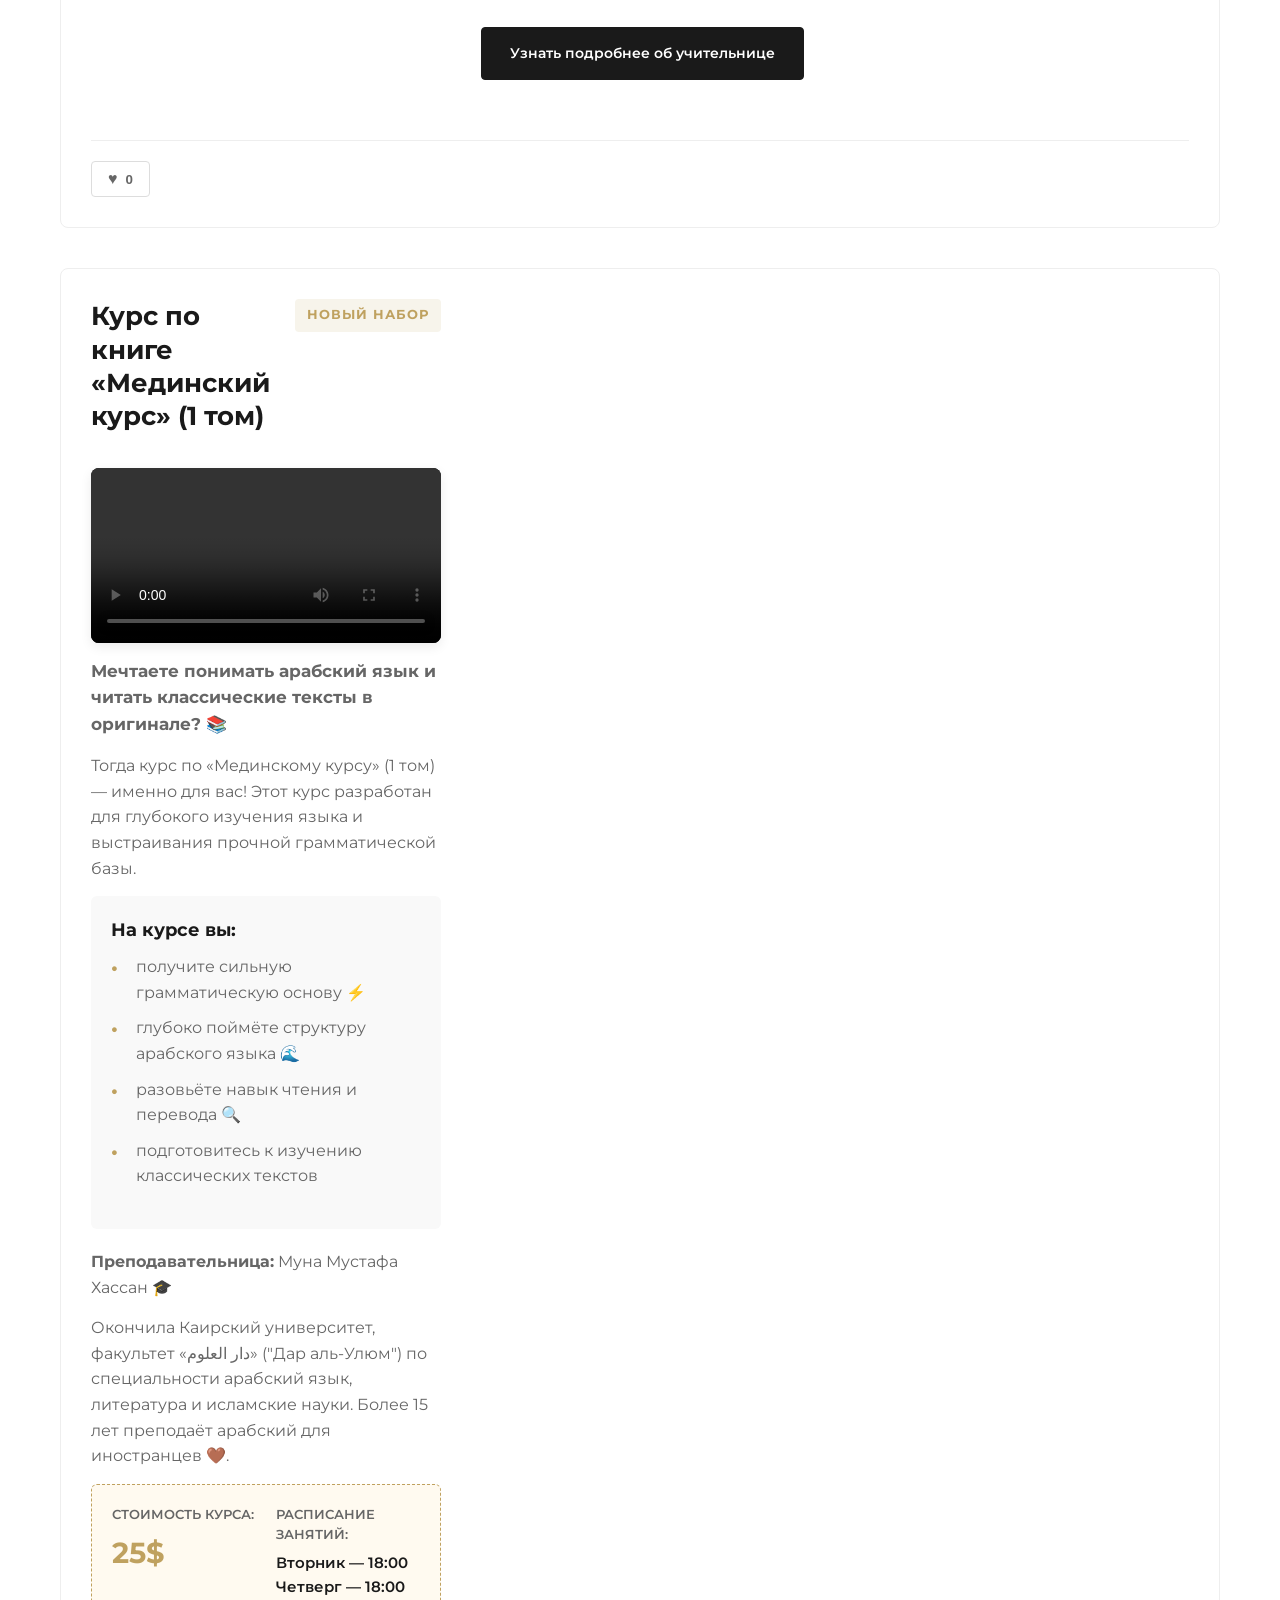
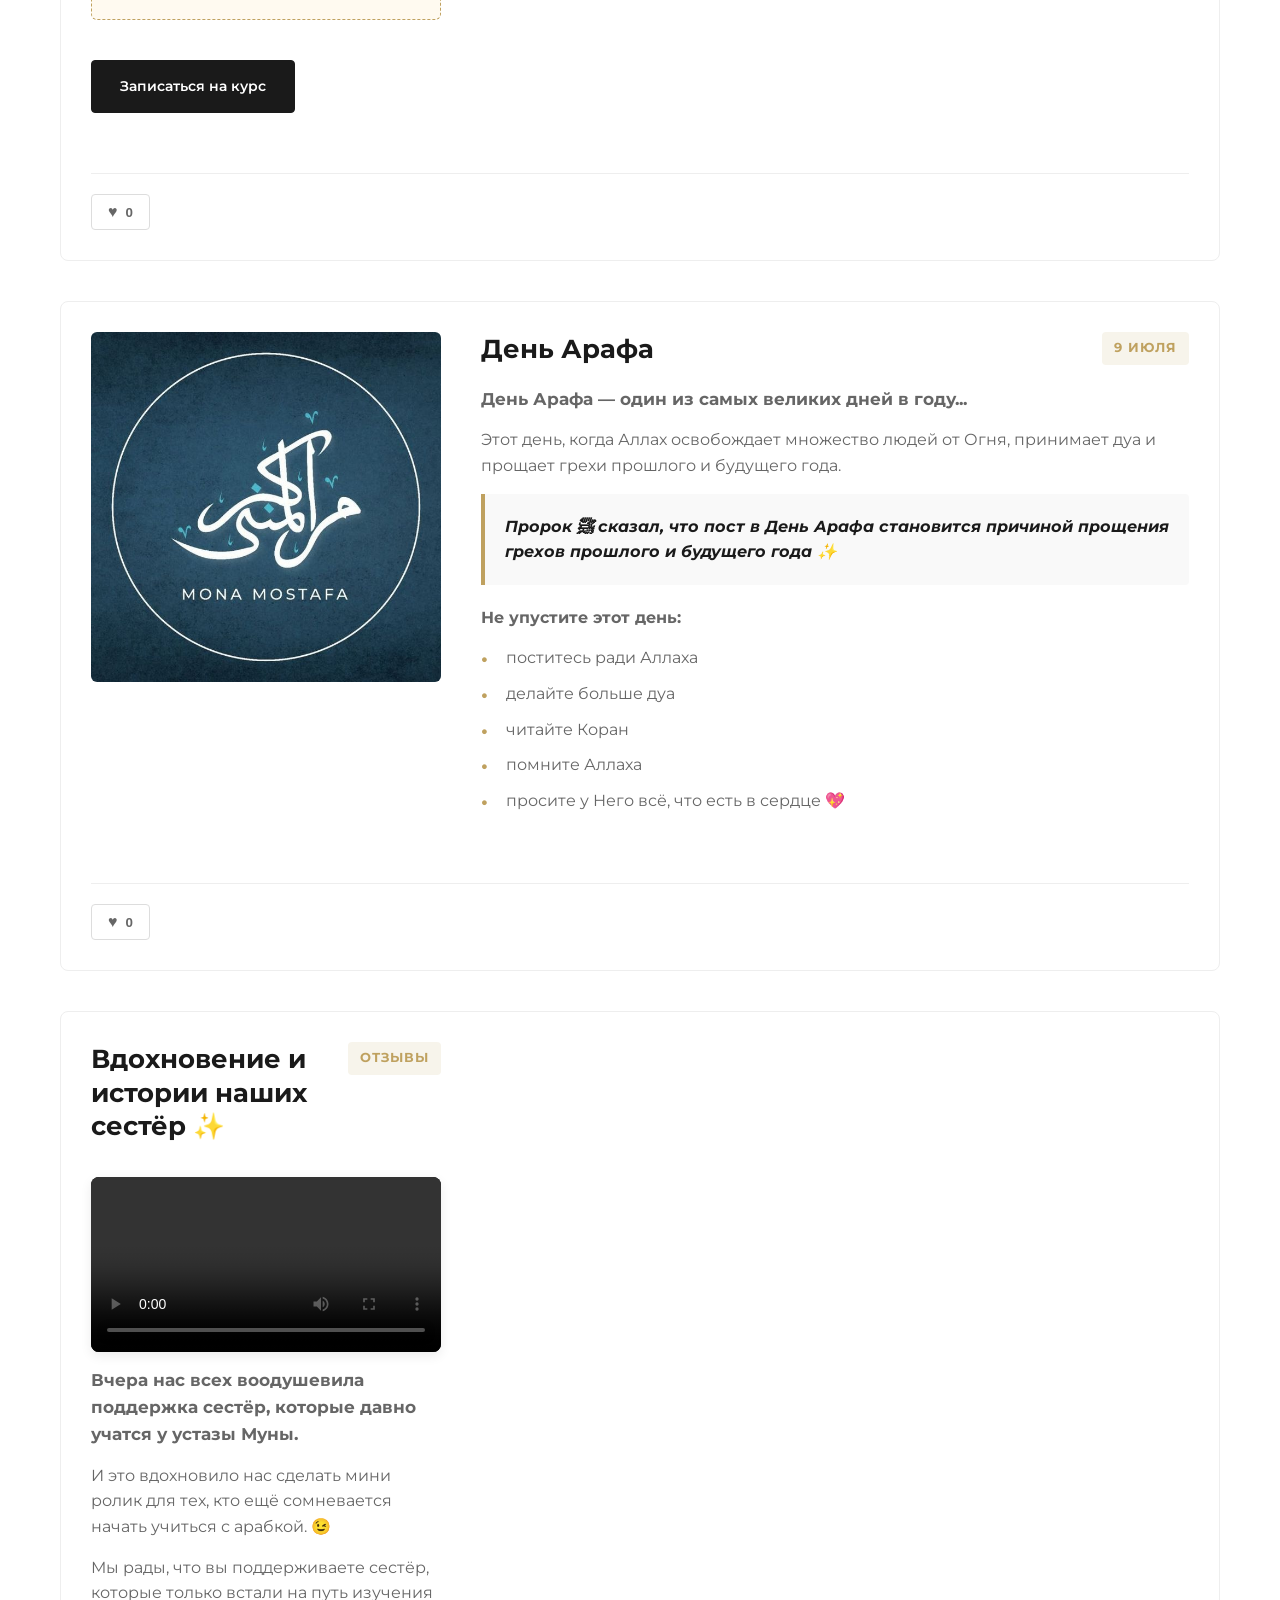
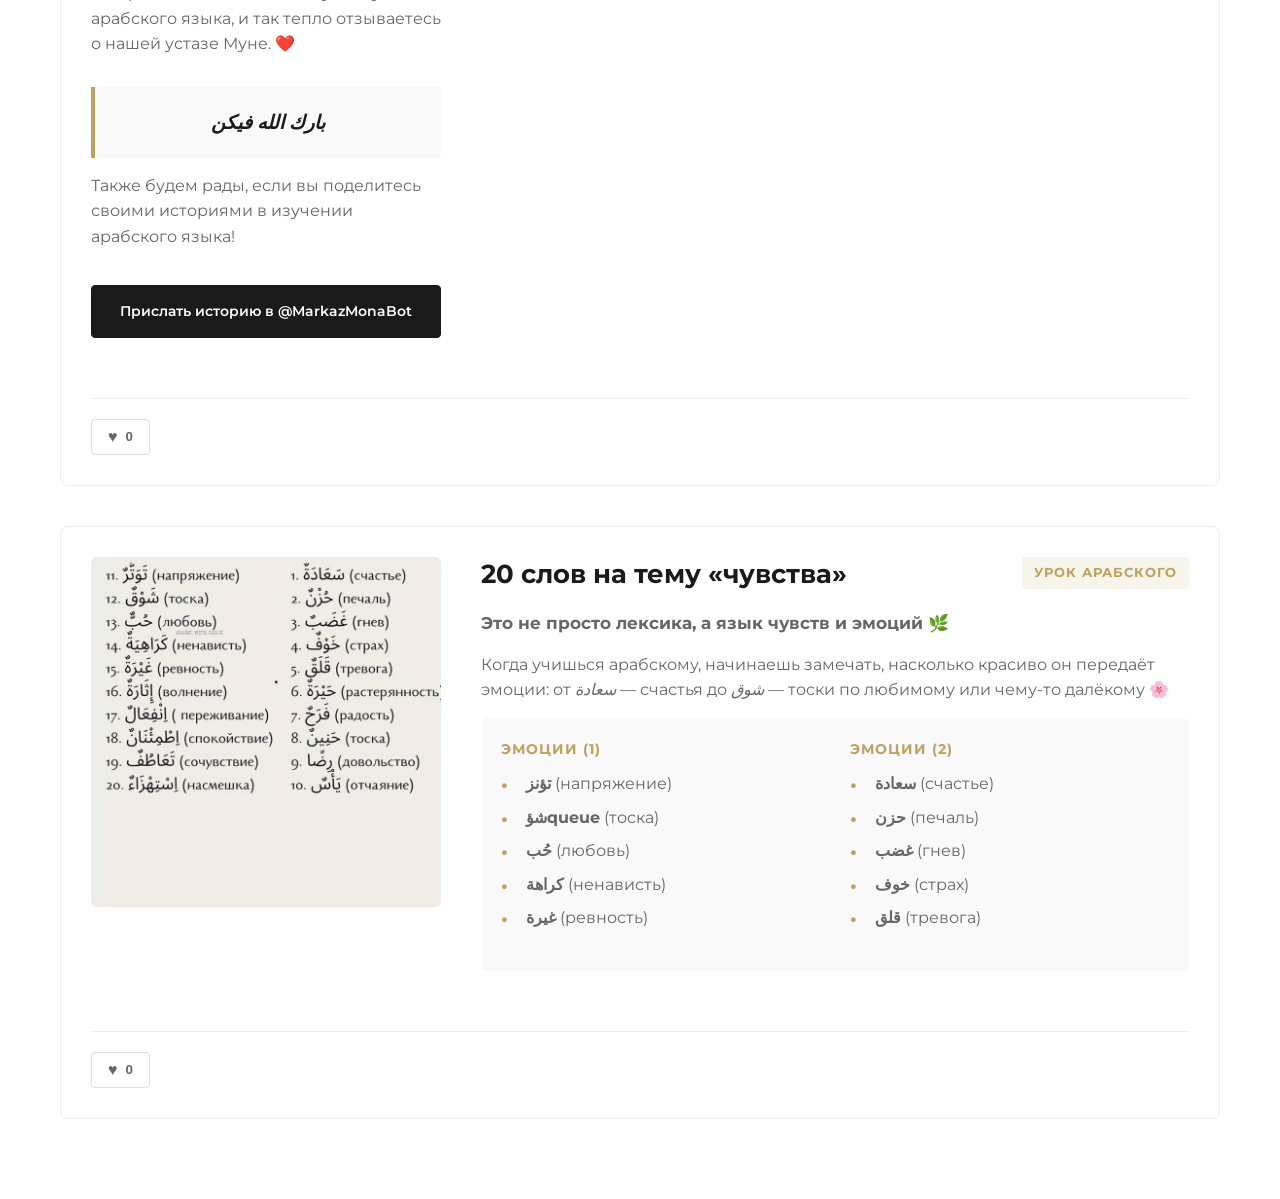
==== commit 5c02aa3d: "Update blog.html" ====
--- a/blog.html
+++ b/blog.html
@@ -38,7 +38,7 @@
             color: #fff;
         }
 
-        /* Адаптив для мобильного меню */
+        /* Адаптив для mobile-меню */
         .nav__list .mobile-lang-wrapper {
             display: none;
             padding: 20px 0;
@@ -53,17 +53,14 @@
         }
 
         @media (max-width: 991px) {
-            /* Скрываем переключатель из шапки на мобилках */
             .header__container > .lang-switcher {
                 display: none;
             }
-            /* Показываем переключатель внутри открытого бургер-меню */
             .nav__list .mobile-lang-wrapper {
                 display: block;
             }
         }
 
-        /* Скрываем сам некрасивый оригинальный виджет Google */
         #google_translate_element, .skiptranslate, .goog-te-banner-frame {
             display: none !important;
         }
@@ -71,7 +68,6 @@
             top: 0 !important;
         }
 
-        /* Дополнительные стили для видео и сетки из нескольких фото */
         .post-media-container {
             margin-top: 15px;
             margin-bottom: 15px;
@@ -87,7 +83,6 @@
             display: block;
         }
 
-        /* Сетка для отображения двух фото в одном посте */
         .post-images-grid {
             display: flex;
             gap: 10px;
@@ -167,14 +162,40 @@
 
         <section class="section-panel">
             <div class="blog-posts">
-                
+
+              <article class="blog-post" data-post-id="7">
+                    <div class="post-image">
+                        <img src="blog.png" alt="Названия месяцев по солнечному и лунному календарям" onerror="this.src='assets/Logo.jpg'">
+                    </div>
+                    <div class="post-content">
+                        <div class="post-header">
+                            <h2>Названия месяцев по солнечному и лунному календарям ☀️🌑</h2>
+                            <span class="post-date">Урок арабского</span>
+                        </div>
+                        
+                        <p class="post-intro"><strong>Лексическая подборка для изучающих арабский язык. Полезные карточки с названиями месяцев.</strong></p>
+                        
+                        <p>Изучение месяцев в арабской культуре охватывает две параллельные системы: традиционные лунные месяцы (хиджра) и привычные солнечные григорианские названия месяцев. Сохраняйте себе для обогащения словарного запаса!</p>
+
+                        <div class="post-action-container" style="margin-top: 20px;">
+                            <a href="https://t.me/ArabicMarkaz_Mona/4336" target="_blank" class="button">Перейти к публикации в Telegram</a>
+                        </div>
+                    </div>
+                    <div class="post-footer">
+                        <button class="like-button" data-post-id="7" aria-label="Нравится">
+                            <span class="heart-icon">♥</span>
+                            <span class="like-count">0</span>
+                        </button>
+                    </div>
+                </article>
+
               <article class="blog-post" data-post-id="6">
                     <div class="post-image">
-                        <img src="assets/photo_bayna_yadayk.jpg" alt="Курс по книге Байна Ядайк" onerror="this.src='assets/Logo.jpg'">
-                    </div>
-                    <div class="post-content">
-                        <div class="post-header">
-                            <h2>Курс по книге «БАЙНА ЯДАЙК» (2 том — 1 часть) 📚</h2>
+                        <img src="ggsel.png" alt="Курс по книге Байна Ядайк" onerror="this.src='assets/Logo.jpg'">
+                    </div>
+                    <div class="post-content">
+                        <div class="post-header">
+                            <h2>Курс по книге « can «БАЙНА ЯДАЙК» (2 том — 1 часть) 📚</h2>
                             <span class="post-date">Новый набор</span>
                         </div>
                         
@@ -251,7 +272,7 @@
                         
                         <p>🎓 Окончила Каирский университет, престижный факультет <strong>«دار العلوم» ("Дар аль-Улюм")</strong> по специальности арабский язык, литература и исламские науки.</p>
                         
-                        <p>✨ На протяжении 4 лет углубленно училась в марказе <strong>«العزيز بالله لأهل السنة» ("Аль-Азиз Биллях ли-Ахль ас-Сунna")</strong> по направлению арабский язык и «4 мазхаба», детально изучая акыду четырёх мазхабов. 🤎</p>
+                        <p>✨ На протяжении 4 лет углубленно училась в марказе <strong>«العزيز بالله لأهل السنة» ("Аль-Азиз Биллях ли-Ахль ас-Сунна")</strong> по направлению арабский язык и «4 мазхаба», детально изучая акыду четырёх мазхабов. 🤎</p>
                         
                         <div class="course-info" style="margin: 15px 0;">
                             <h3 style="margin-bottom: 10px; color: var(--accent-color);">Более 15 лет преподаёт арабский для иностранцев 🤎</h3>
@@ -285,8 +306,6 @@
                             <h2>Курс по книге «Мединский курс» (1 том)</h2>
                             <span class="post-date">Новый набор</span>
                         </div>
-                        
-                    
 
                         <div class="post-media-container">
                             <video class="post-video" controls preload="metadata">
@@ -453,8 +472,8 @@
                     </div>
                 </article>
             </div>
-            </section>
-            </main>
+        </section>
+    </main>
 
     <script type="text/javascript">
         function googleTranslateElementInit() {
@@ -471,7 +490,6 @@
                 googleSelect.value = langCode;
                 googleSelect.dispatchEvent(new Event('change'));
                 
-                // Синхронно подсвечиваем активные кнопки и на ПК, и на мобилке
                 document.querySelectorAll('.lang-btn').forEach(btn => {
                     if(btn.getAttribute('onclick').includes(`'${langCode}'`)) {
                         btn.classList.add('is-active');
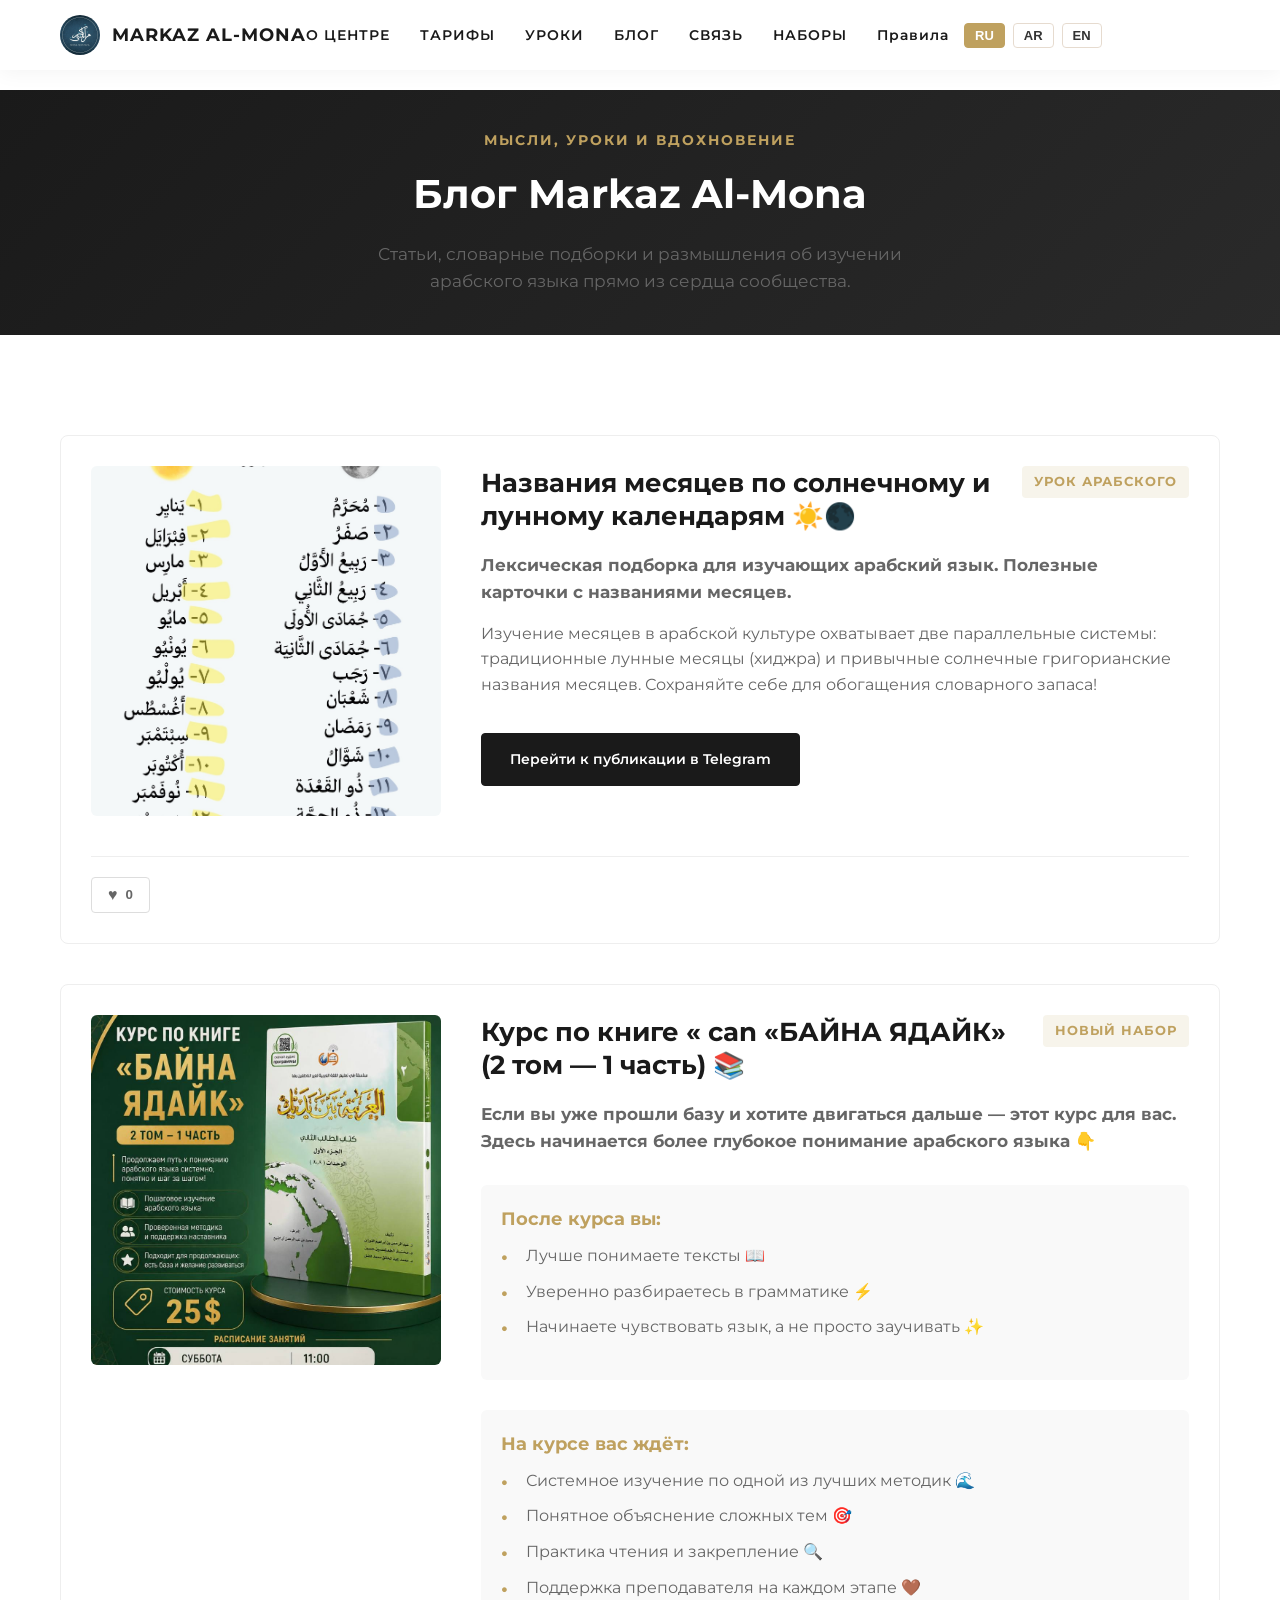
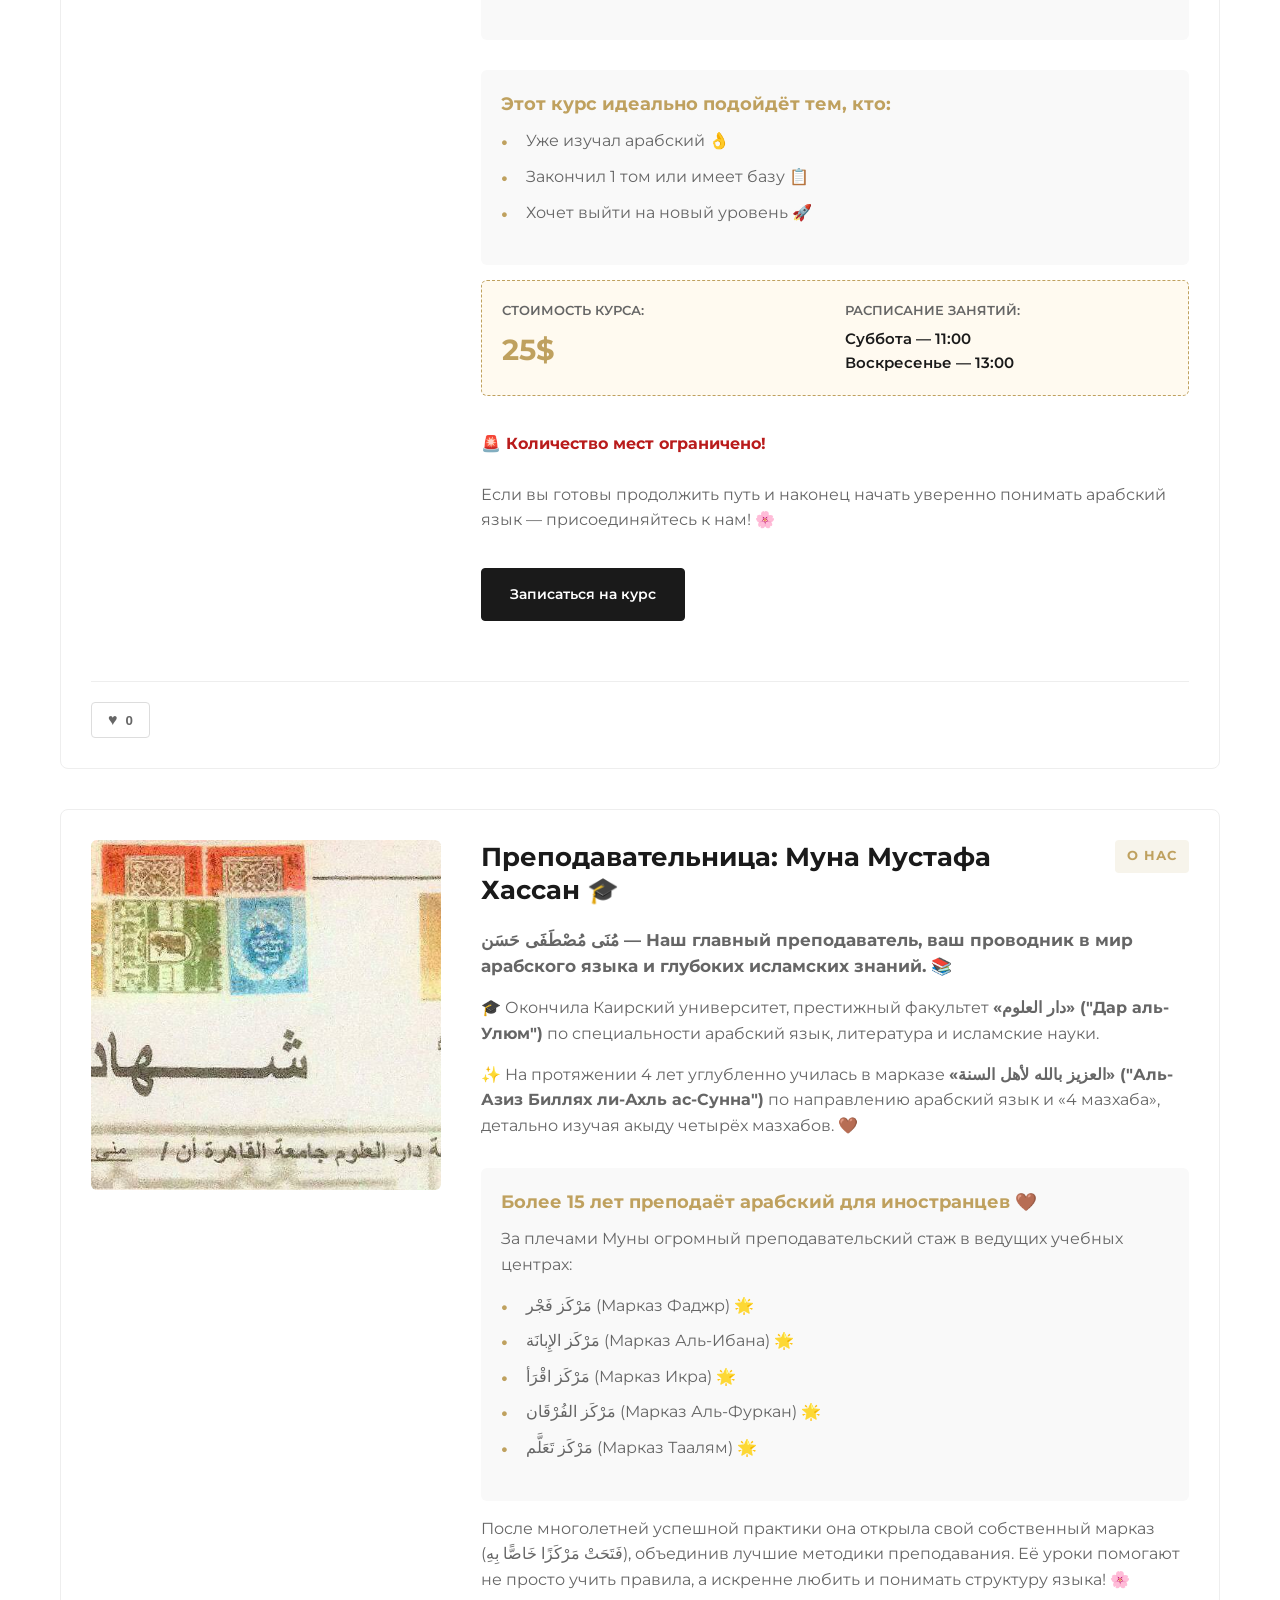
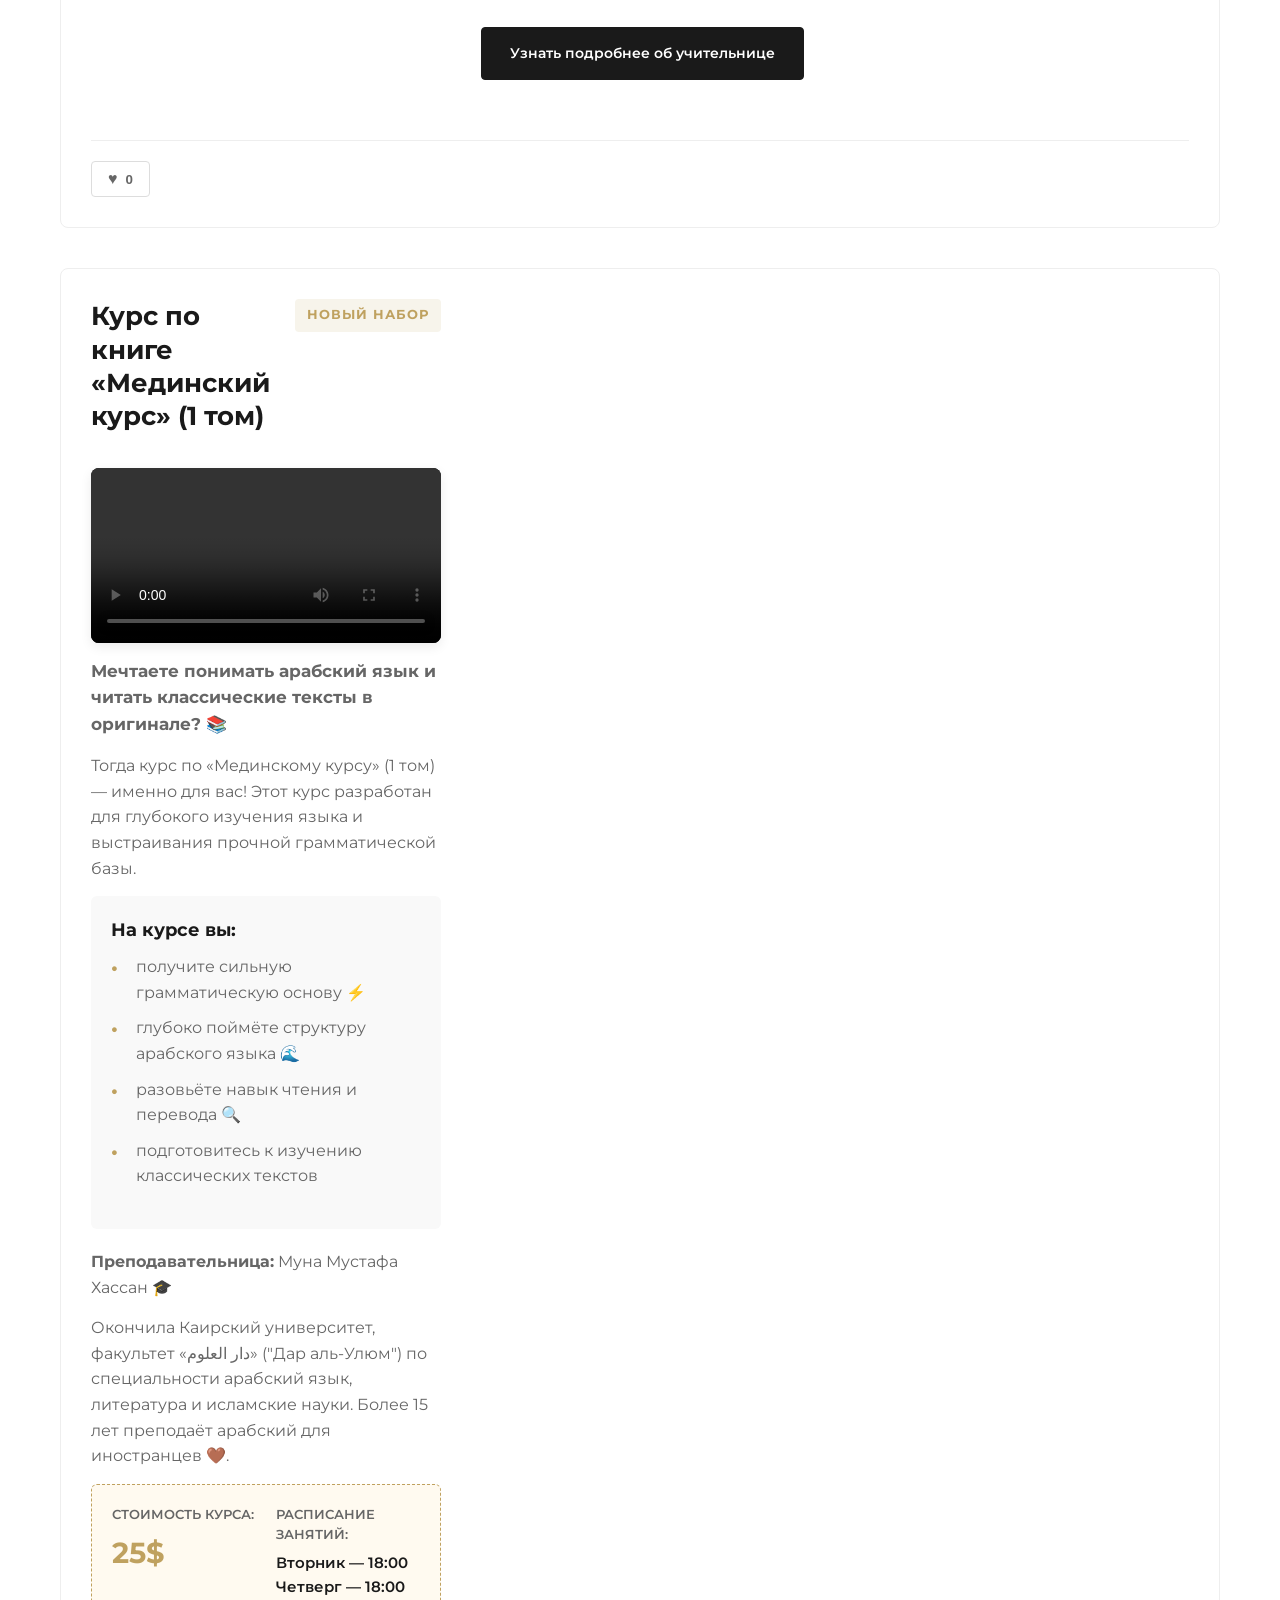
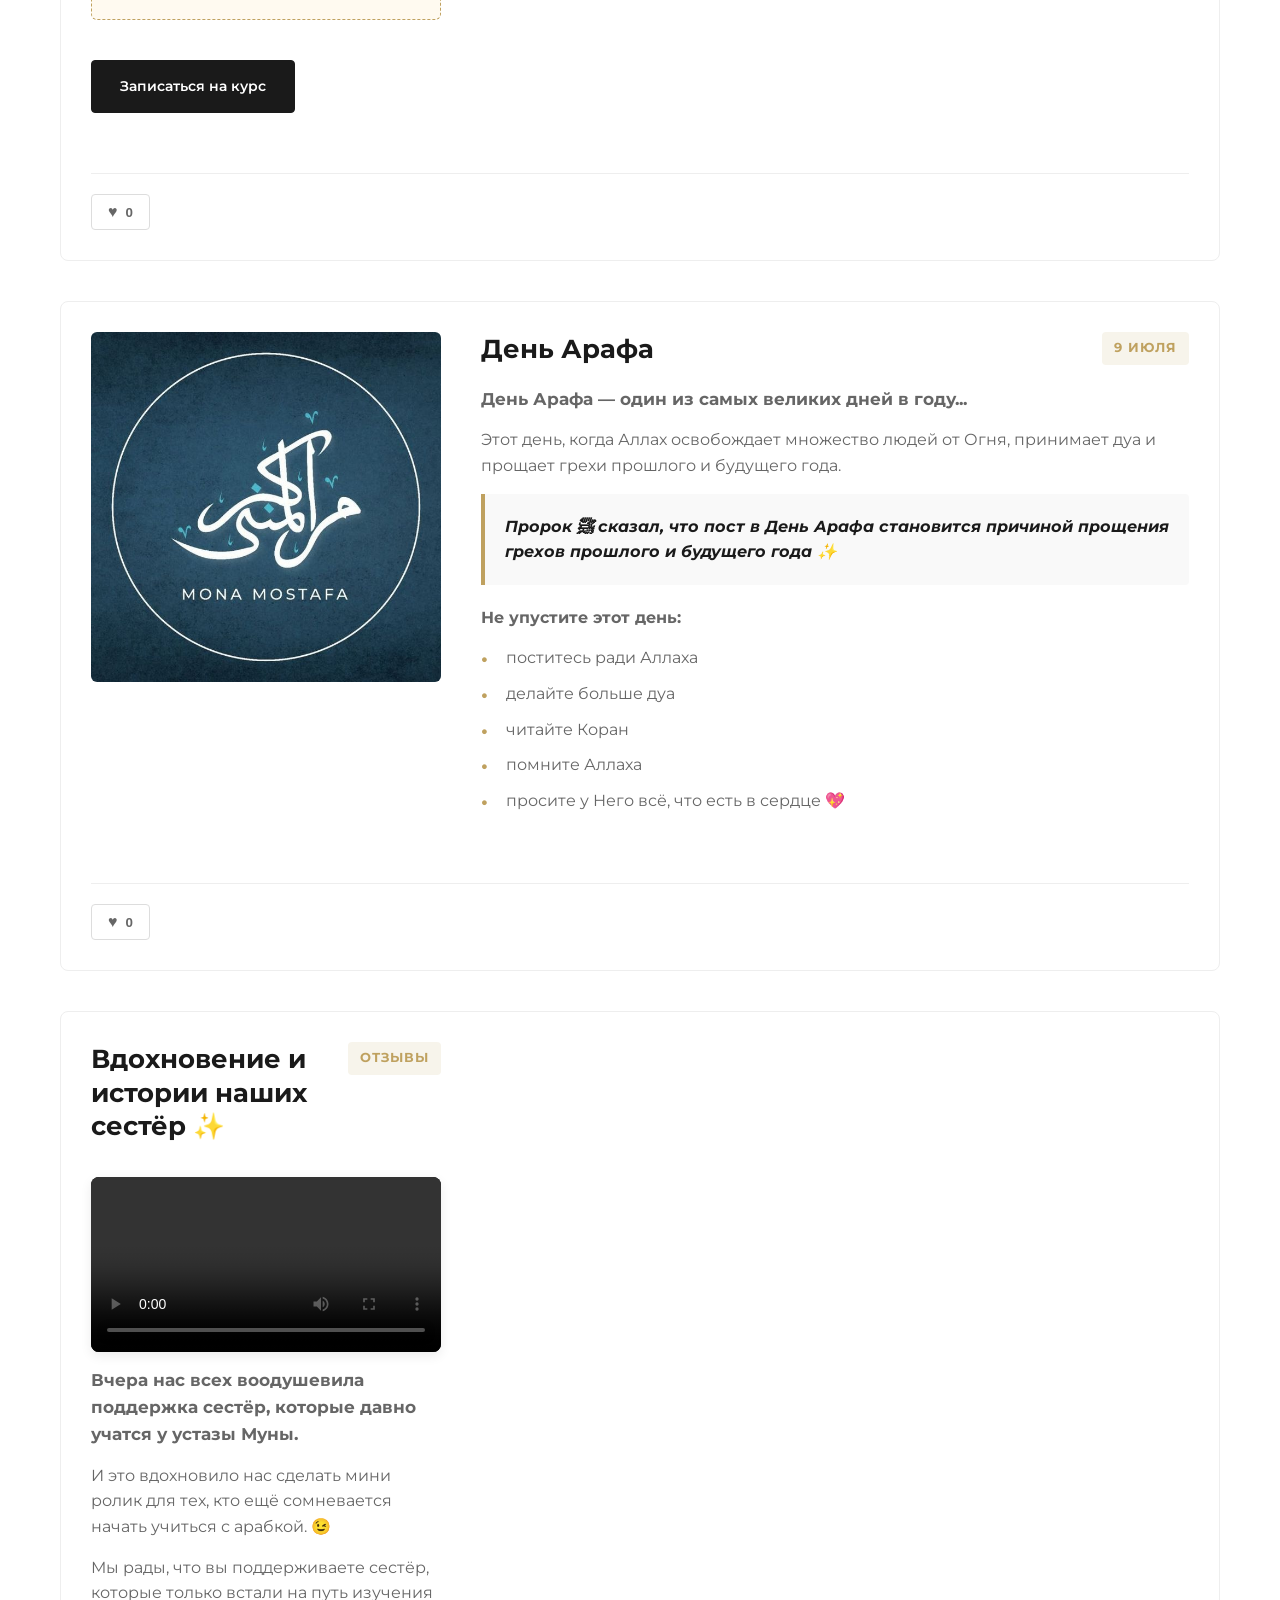
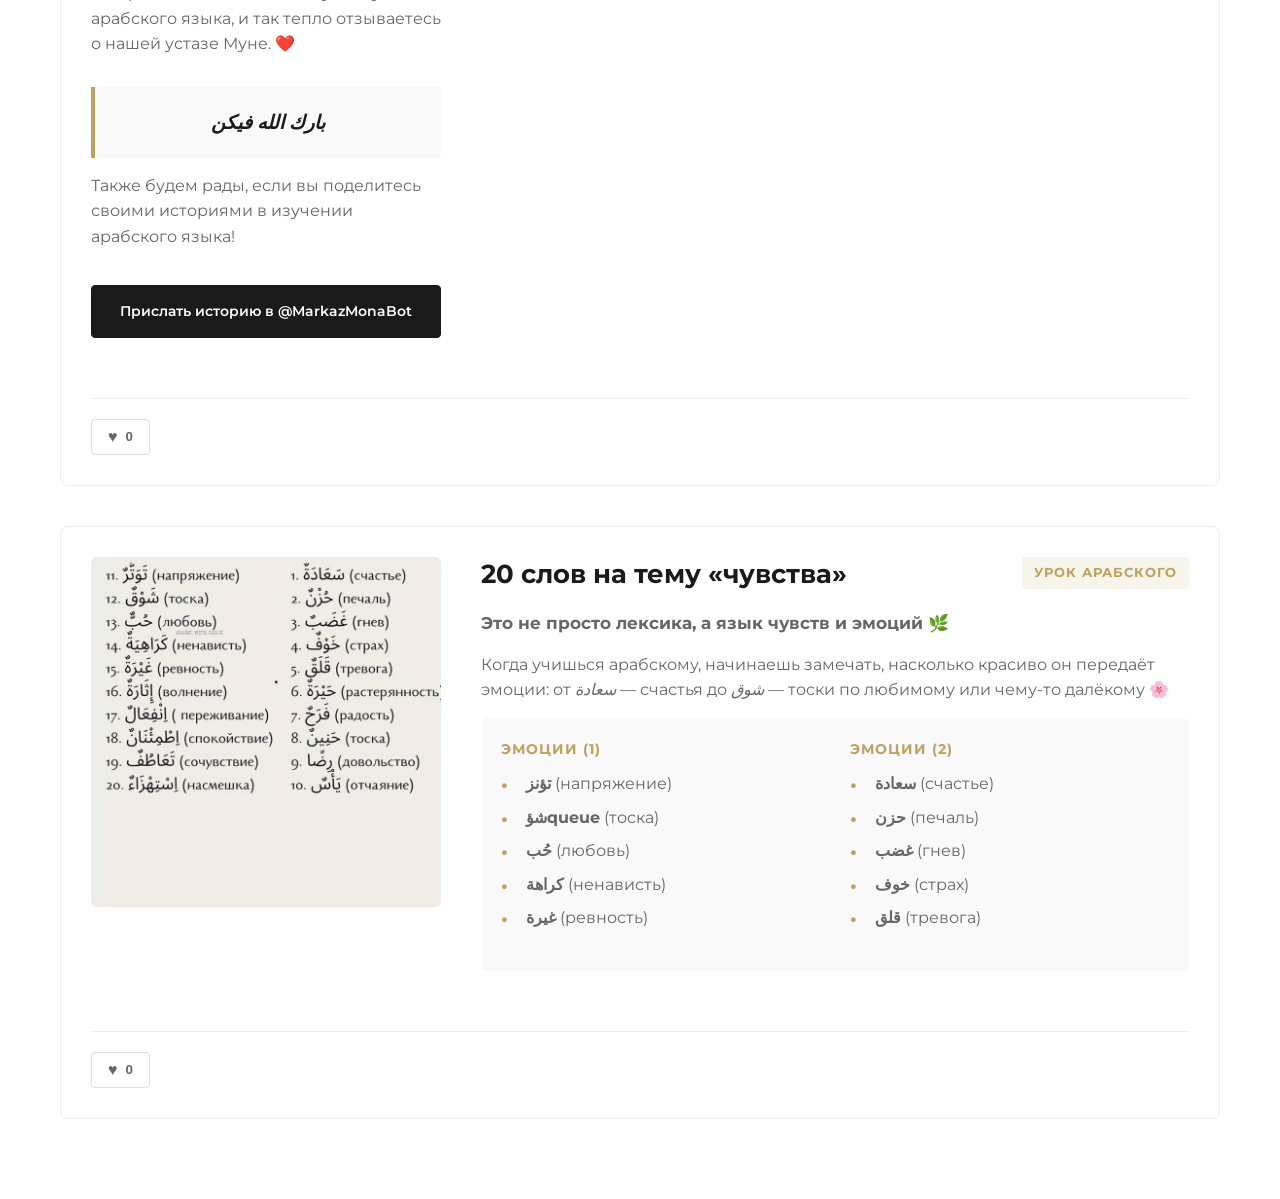
==== commit d40b0e52: "Update blog.html" ====
--- a/blog.html
+++ b/blog.html
@@ -165,7 +165,7 @@
 
               <article class="blog-post" data-post-id="7">
                     <div class="post-image">
-                        <img src="blog.png" alt="Названия месяцев по солнечному и лунному календарям" onerror="this.src='assets/Logo.jpg'">
+                        <img src="assets/blog.png" alt="Названия месяцев по солнечному и лунному календарям">
                     </div>
                     <div class="post-content">
                         <div class="post-header">
@@ -191,7 +191,7 @@
 
               <article class="blog-post" data-post-id="6">
                     <div class="post-image">
-                        <img src="ggsel.png" alt="Курс по книге Байна Ядайк" onerror="this.src='assets/Logo.jpg'">
+                        <img src="assets/ggsel.png" alt="Курс по книге Байна Ядайк" >
                     </div>
                     <div class="post-content">
                         <div class="post-header">
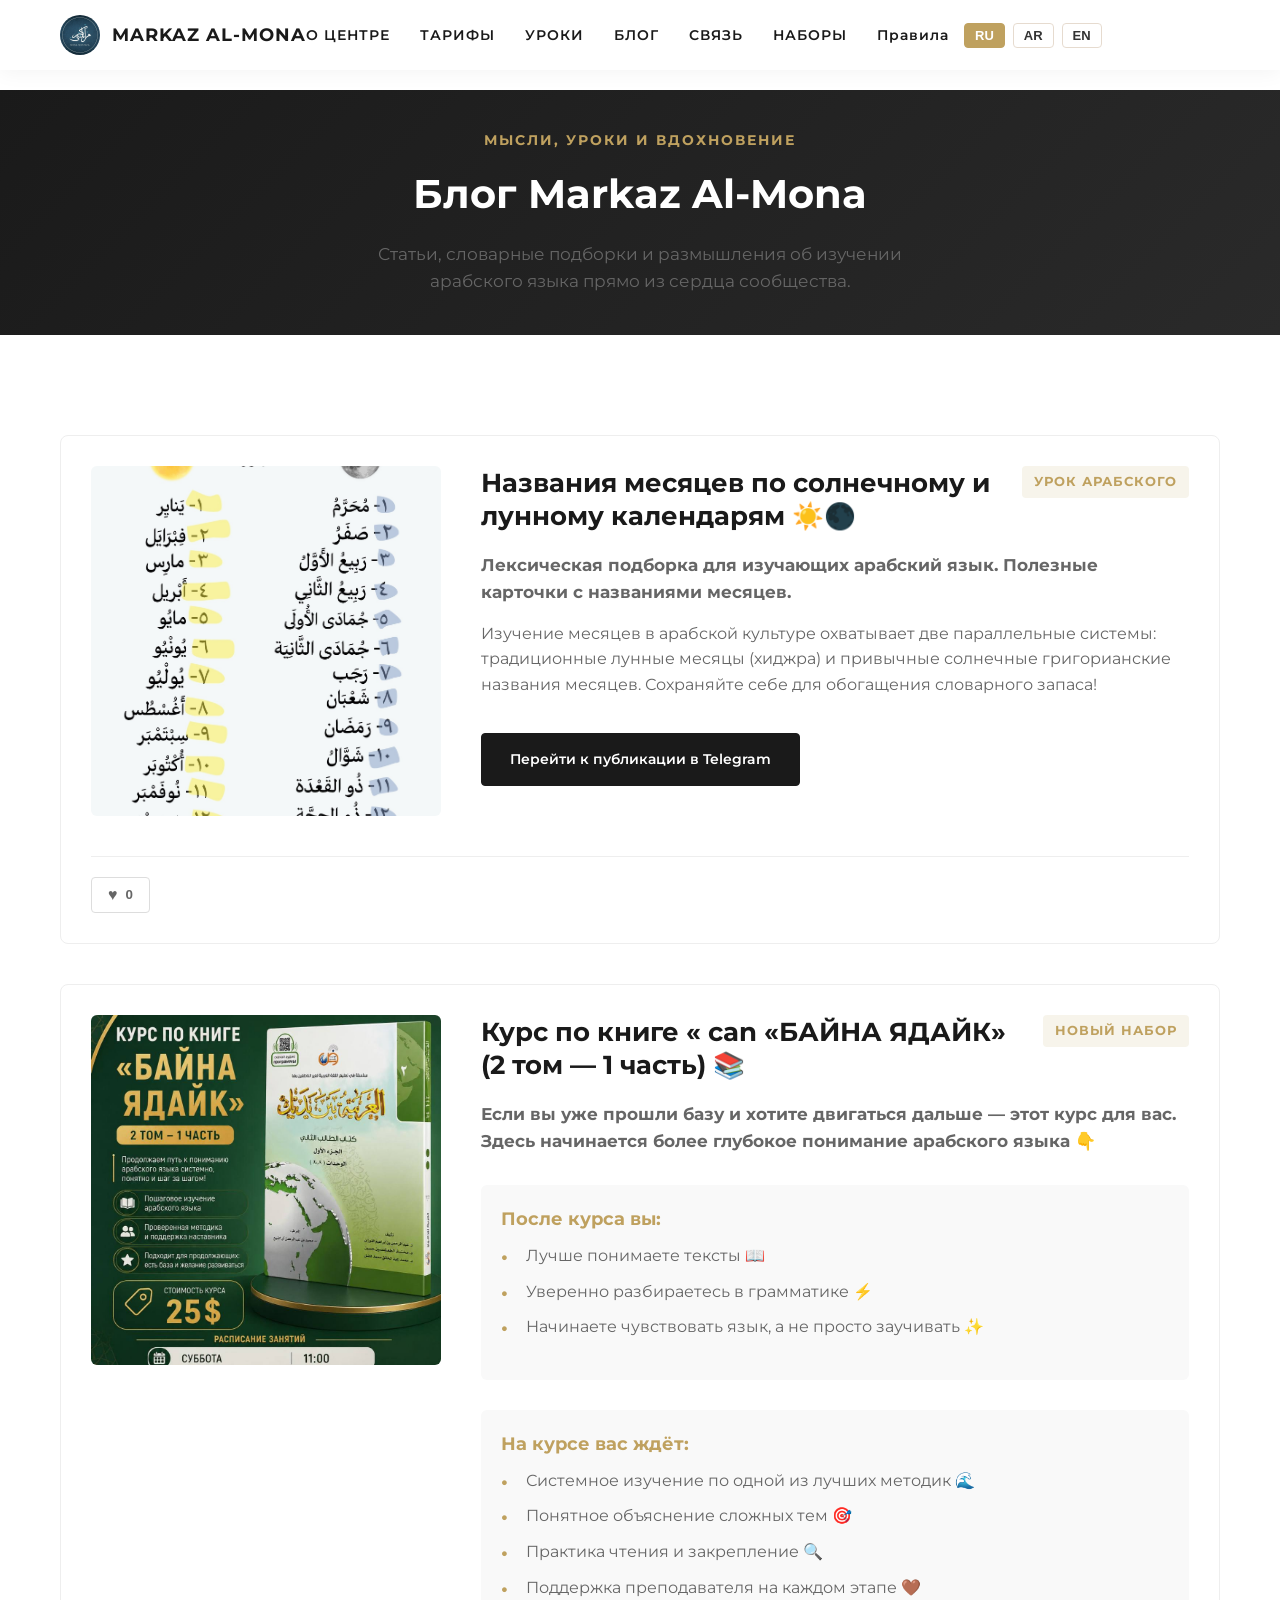
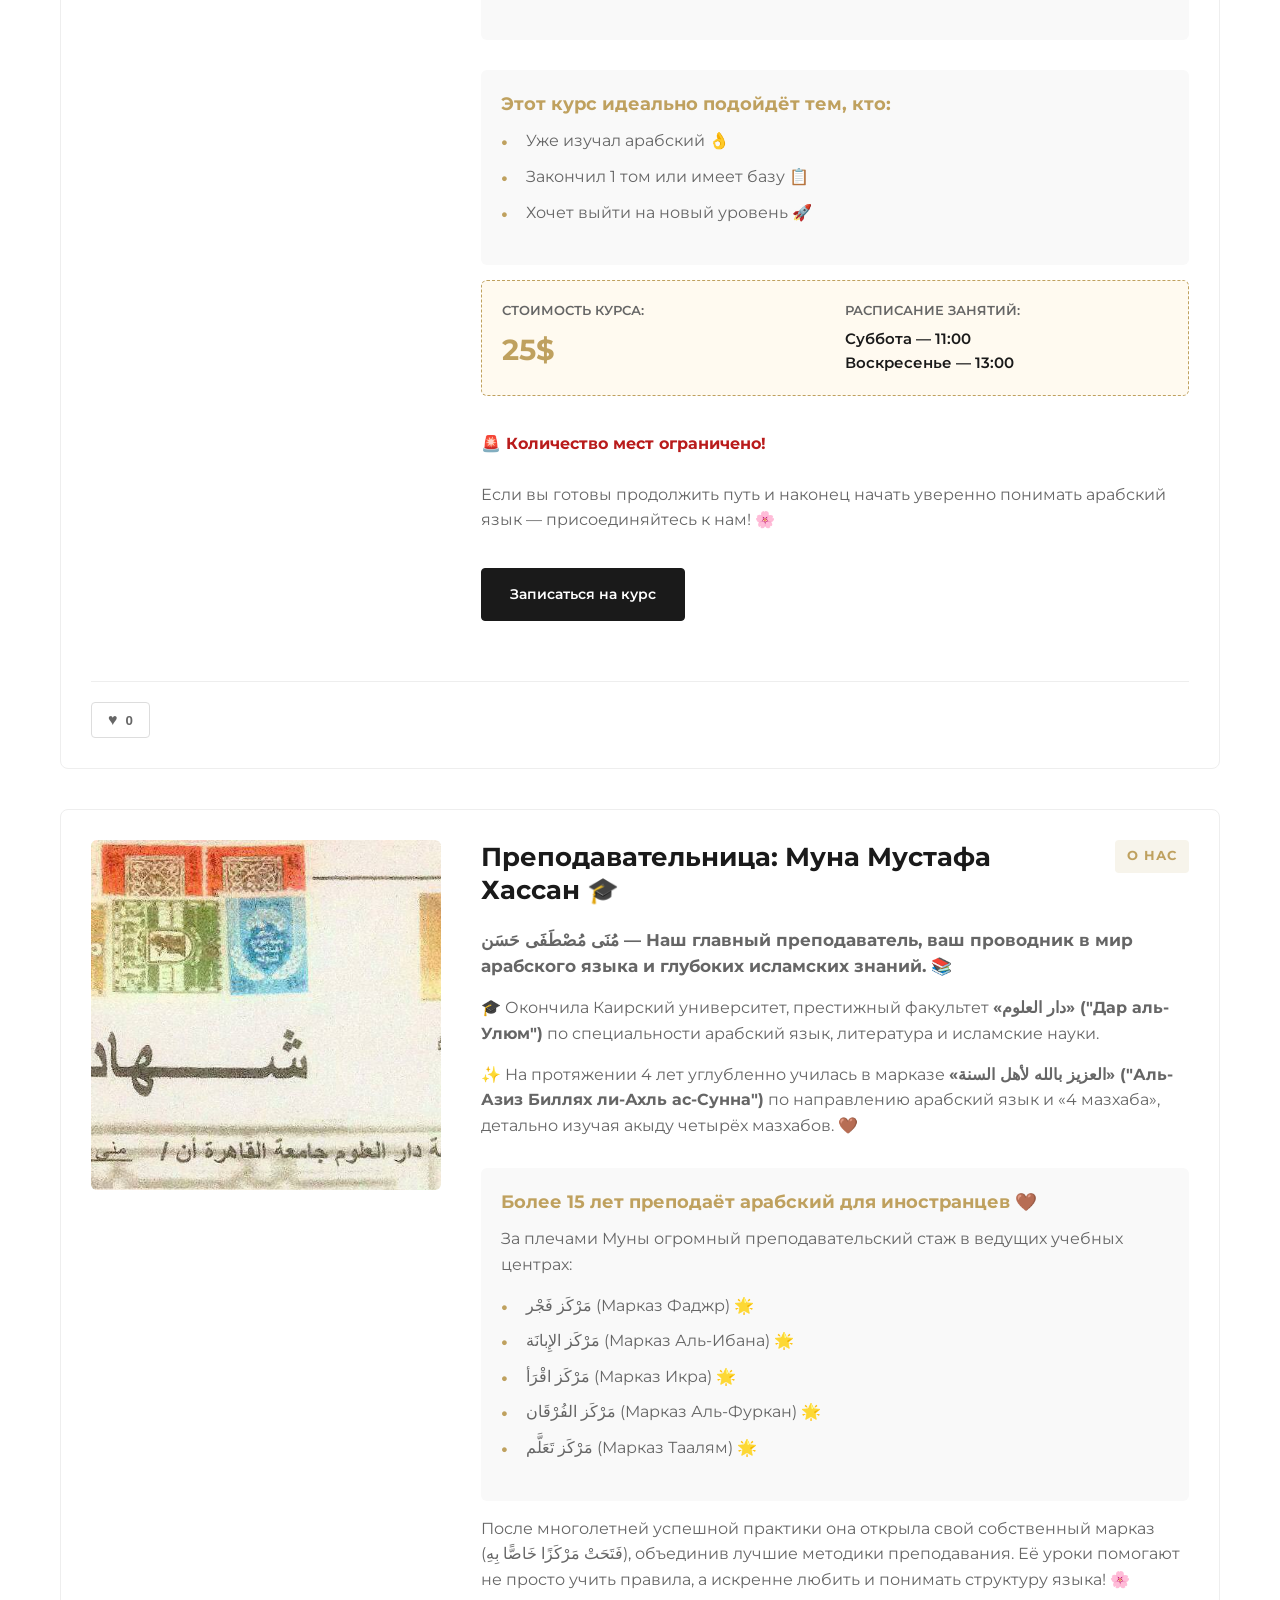
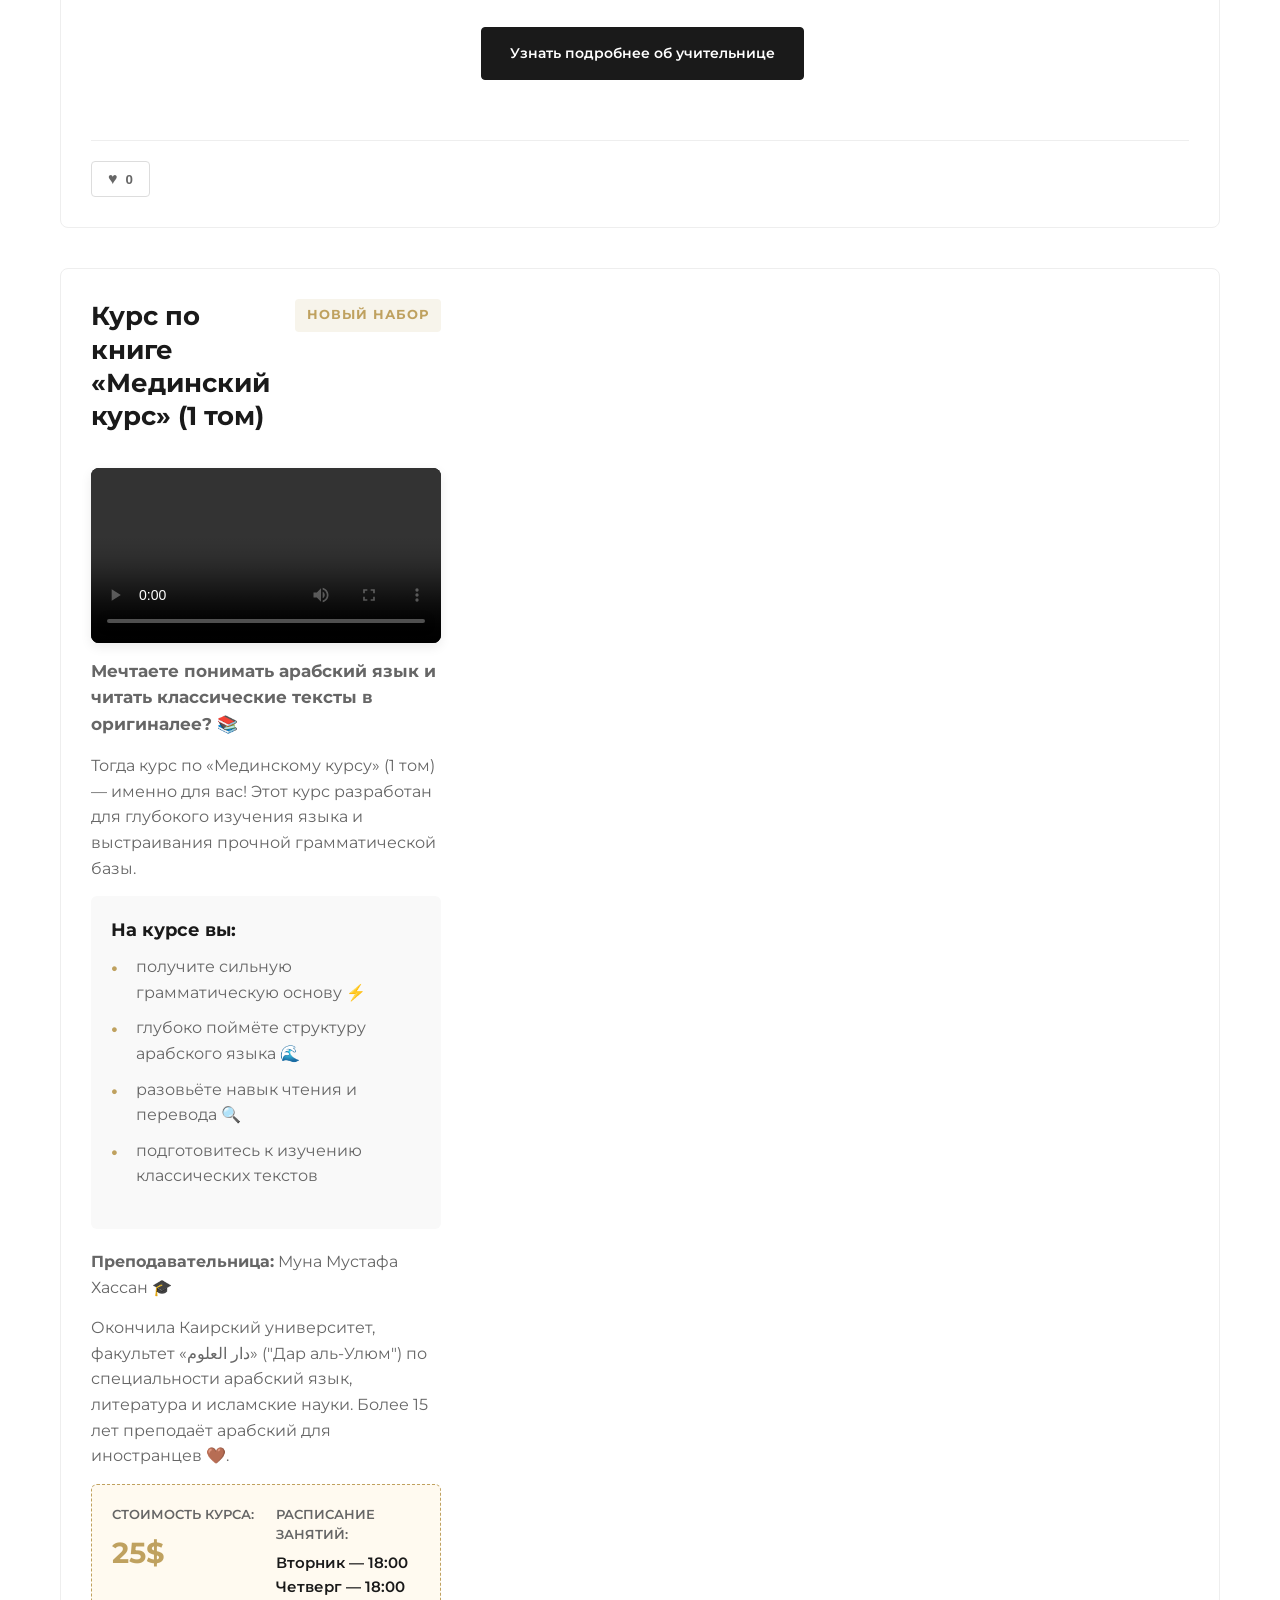
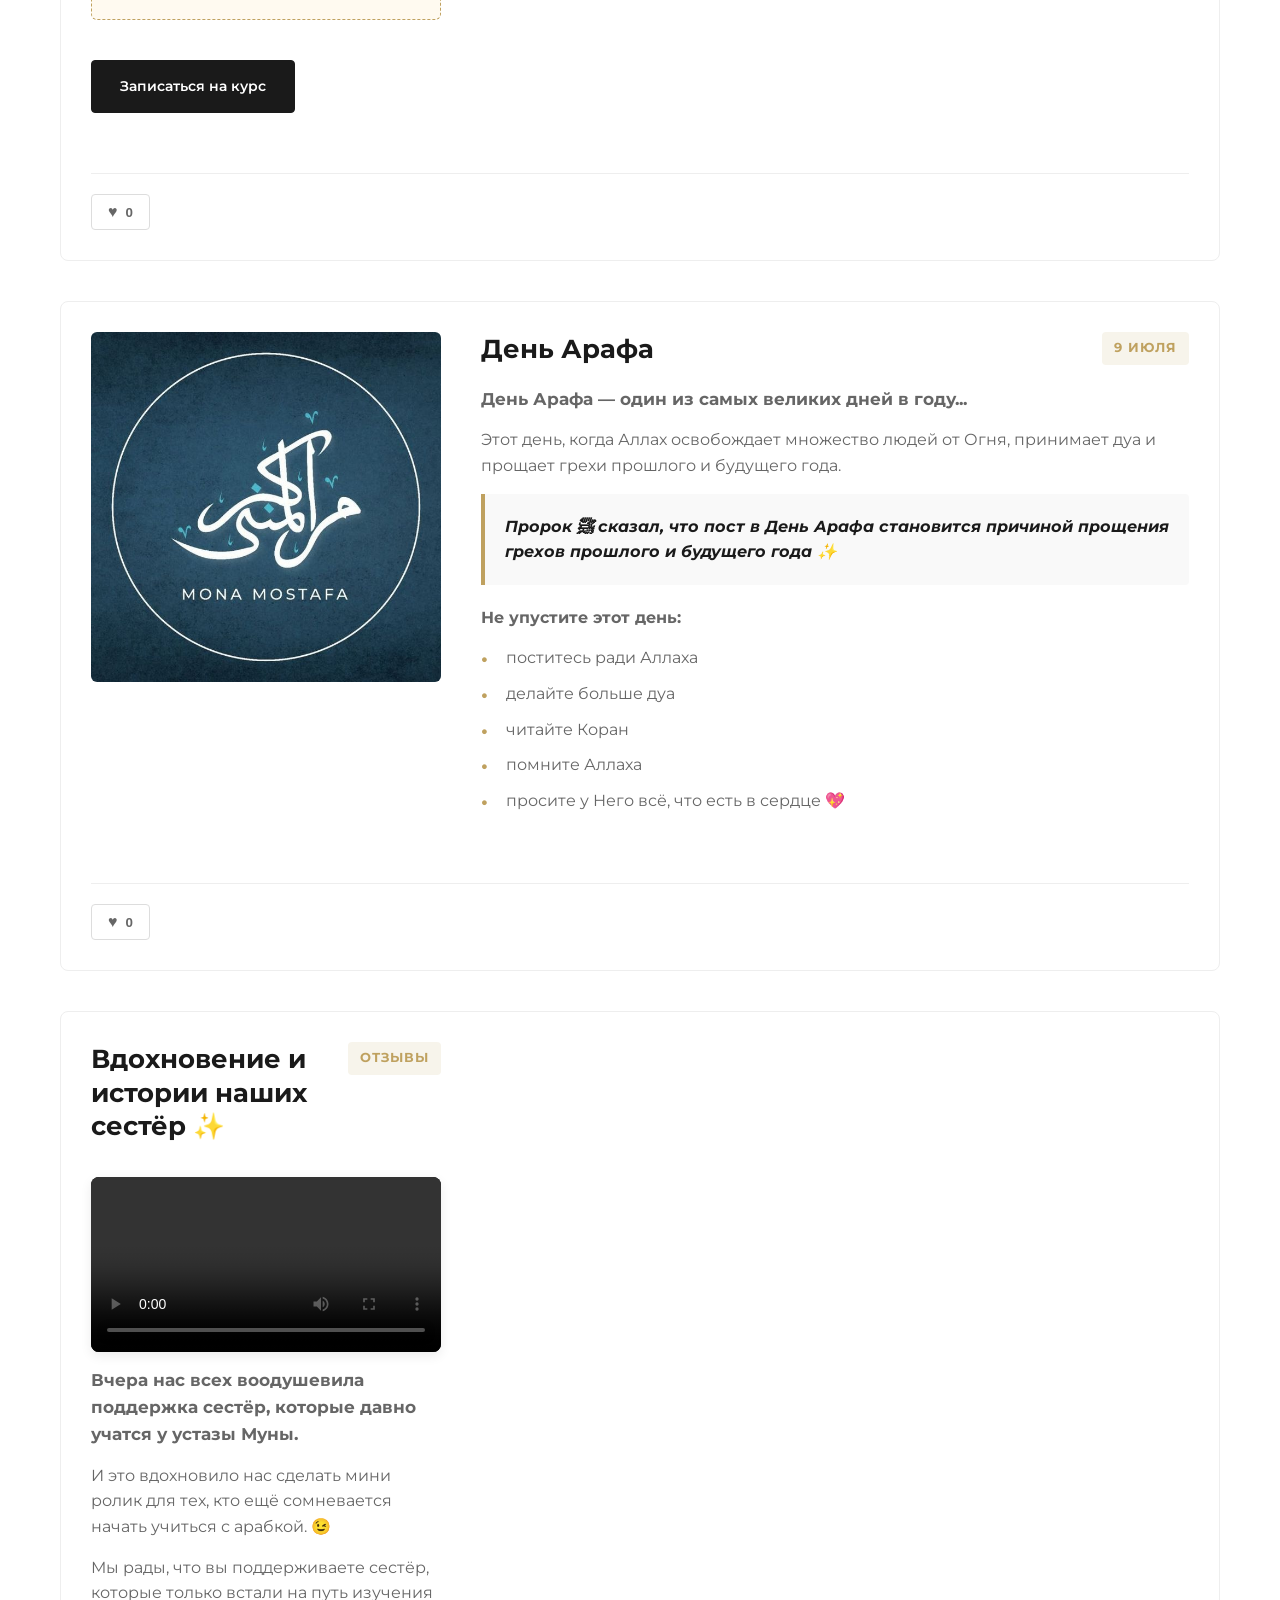
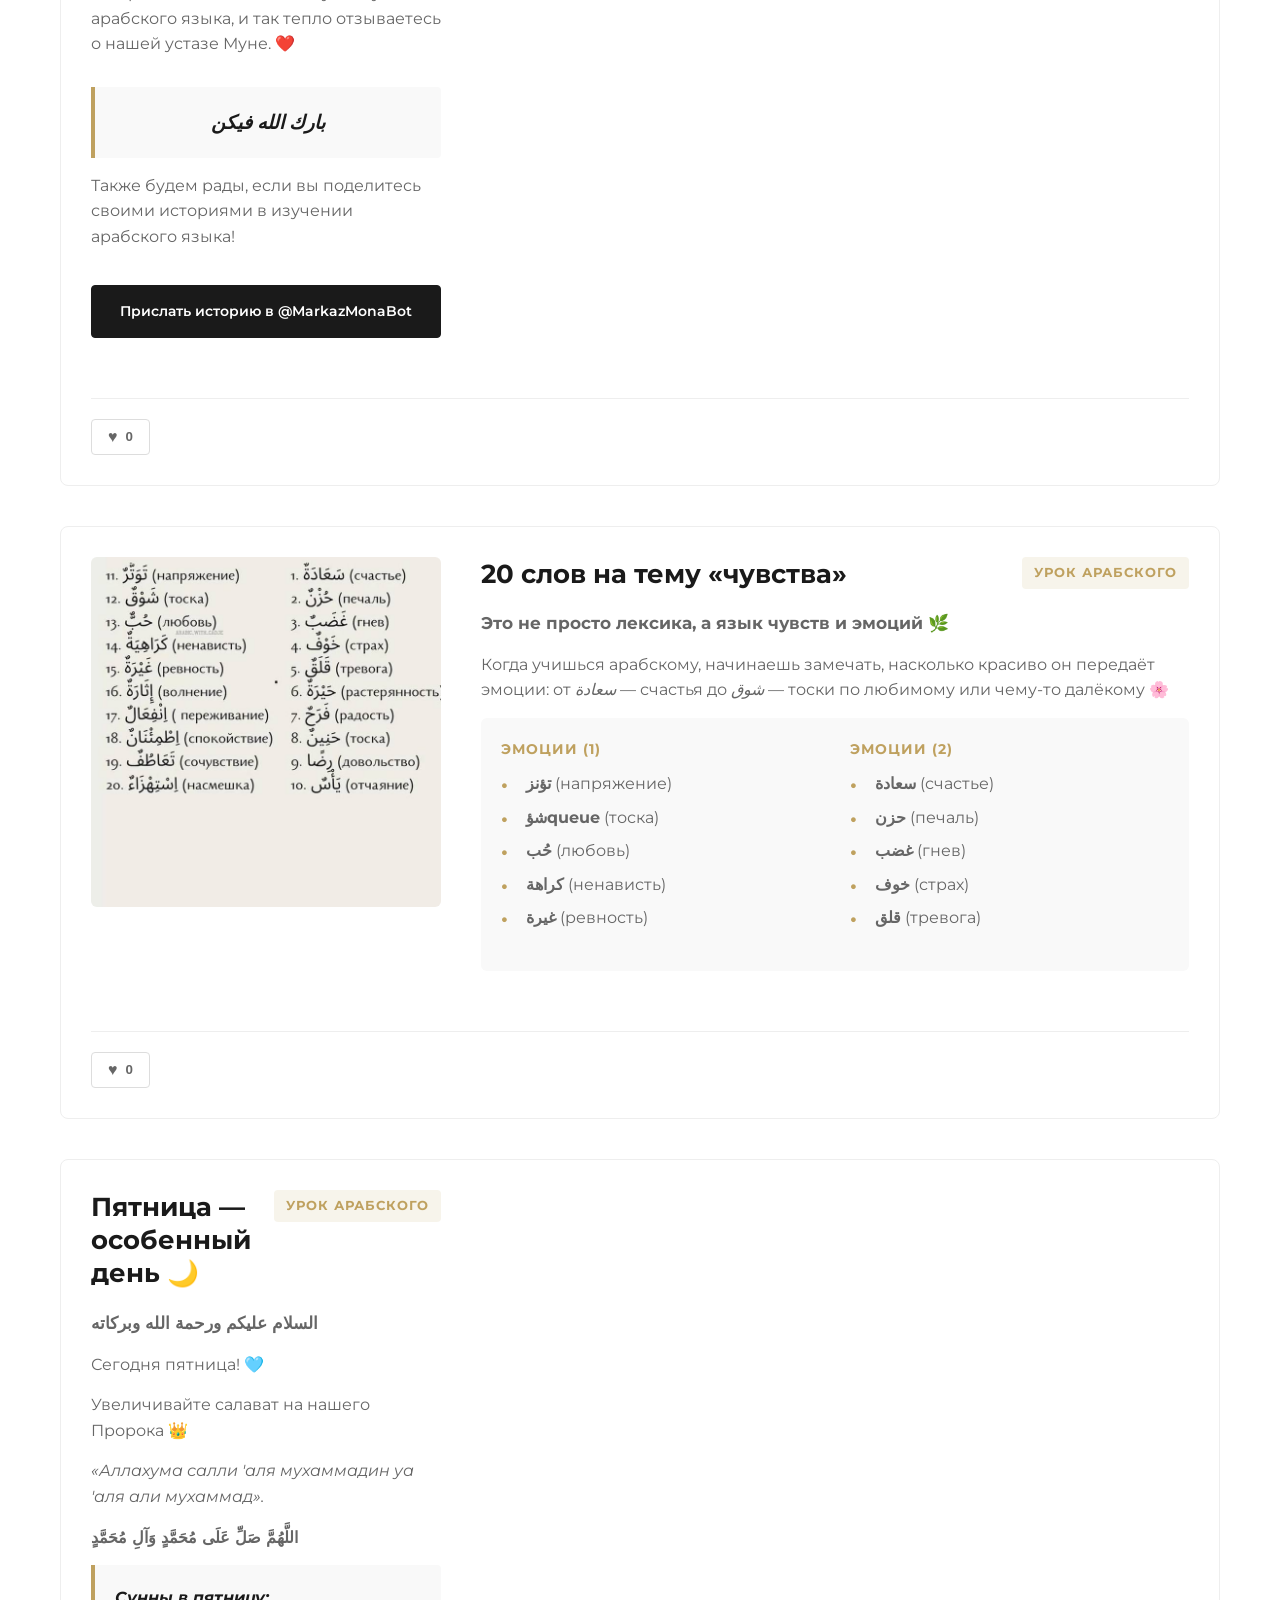
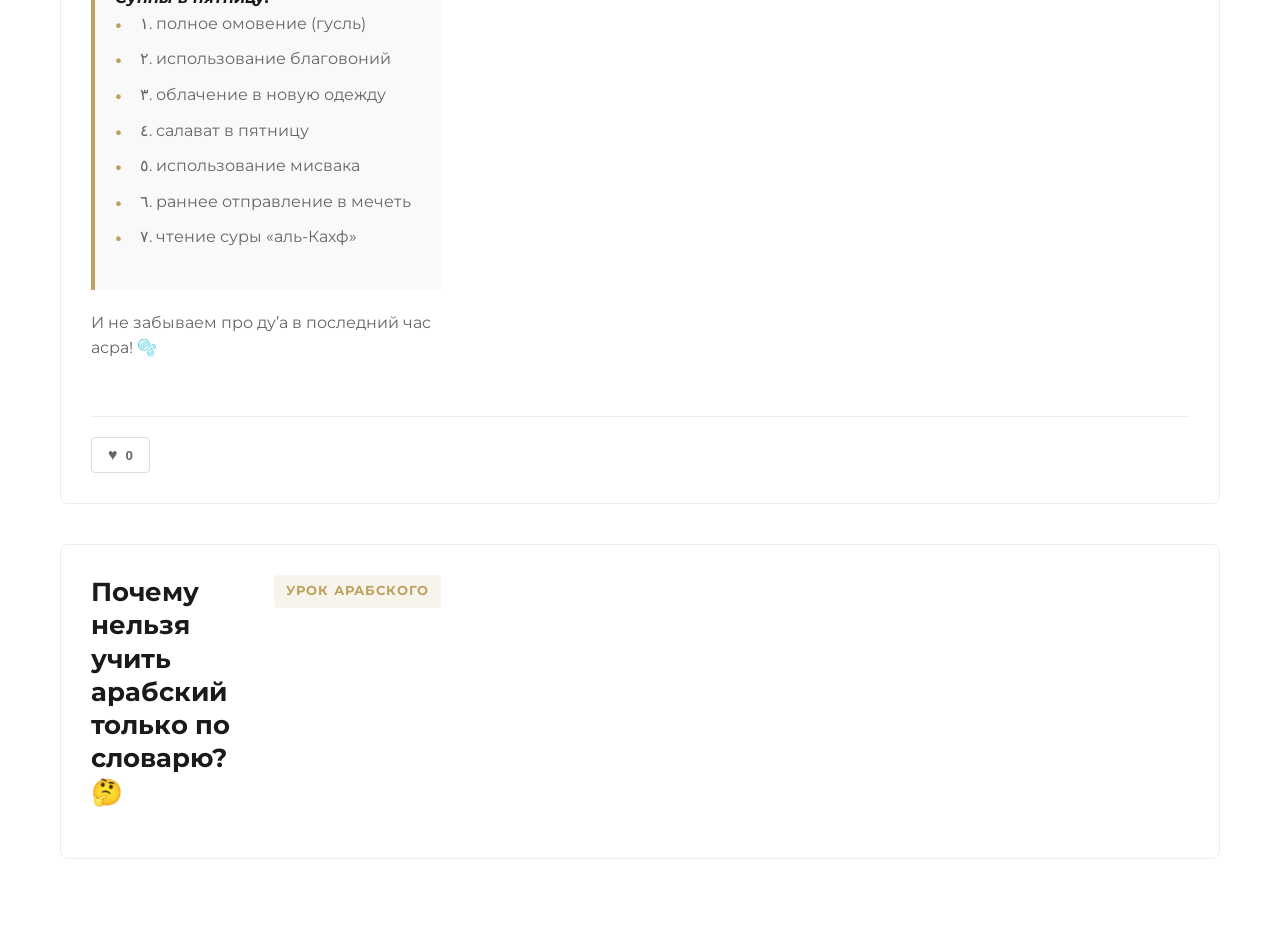
==== commit 144882fe: "Fix heart icon and update text in blog.html" ====
--- a/blog.html
+++ b/blog.html
@@ -121,7 +121,7 @@
       <span class="burger-menu__line"></span>
     </button>
 
-    <nav class="nav" id="navMenu">
+<nav class="nav" id="navMenu">
       <ul class="nav__list">
         <li><a href="index.html#about" class="nav__link">О ЦЕНТРЕ</a></li>
         <li><a href="index.html#formats" class="nav__link">ТАРИФЫ</a></li>
@@ -178,18 +178,18 @@
                         <p>Изучение месяцев в арабской культуре охватывает две параллельные системы: традиционные лунные месяцы (хиджра) и привычные солнечные григорианские названия месяцев. Сохраняйте себе для обогащения словарного запаса!</p>
 
                         <div class="post-action-container" style="margin-top: 20px;">
-                            <a href="https://t.me/ArabicMarkaz_Mona/4336" target="_blank" class="button">Перейти к публикации в Telegram</a>
+                            <a href="https://t.me/ArabicMarkaz_Mona/4342" target="_blank" class="button">Перейти к публикации в Telegram</a>
                         </div>
                     </div>
                     <div class="post-footer">
                         <button class="like-button" data-post-id="7" aria-label="Нравится">
-                            <span class="heart-icon">♥</span>
-                            <span class="like-count">0</span>
-                        </button>
-                    </div>
-                </article>
-
-              <article class="blog-post" data-post-id="6">
+                            <span class="heart-icon">♥️</span>
+                            <span class="like-count">0</span>
+                        </button>
+                    </div>
+                </article>
+
+<article class="blog-post" data-post-id="6">
                     <div class="post-image">
                         <img src="assets/ggsel.png" alt="Курс по книге Байна Ядайк" >
                     </div>
@@ -205,7 +205,7 @@
                             <h3 style="margin-bottom: 10px; color: var(--accent-color);">После курса вы:</h3>
                             <ul class="post-list">
                                 <li>Лучше понимаете тексты 📖</li>
-                                <li>Уверенно разбираетесь в грамматике ⚡</li>
+                                <li>Уверенно разбираетесь в грамматике ⚡️</li>
                                 <li>Начинаете чувствовать язык, а не просто заучивать ✨</li>
                             </ul>
                         </div>
@@ -243,7 +243,7 @@
                             </div>
                         </div>
 
-                        <p style="margin-top: 15px; font-weight: bold; color: #b91c1c;">🚨 Количество мест ограничено!</p>
+<p style="margin-top: 15px; font-weight: bold; color: #b91c1c;">🚨 Количество мест ограничено!</p>
                         <p style="margin-top: 10px;">Если вы готовы продолжить путь и наконец начать уверенно понимать арабский язык — присоединяйтесь к нам! 🌸</p>
                         
                         <div class="post-action-container" style="margin-top: 20px;">
@@ -252,7 +252,7 @@
                     </div>
                     <div class="post-footer">
                         <button class="like-button" data-post-id="6" aria-label="Нравится">
-                            <span class="heart-icon">♥</span>
+                            <span class="heart-icon">♥️</span>
                             <span class="like-count">0</span>
                         </button>
                     </div>
@@ -294,13 +294,13 @@
                     </div>
                     <div class="post-footer">
                         <button class="like-button" data-post-id="4" aria-label="Нравится">
-                            <span class="heart-icon">♥</span>
-                            <span class="like-count">0</span>
-                        </button>
-                    </div>
-                </article>
-
-              <article class="blog-post" data-post-id="0">
+                            <span class="heart-icon">♥️</span>
+                            <span class="like-count">0</span>
+                        </button>
+                    </div>
+                </article>
+
+<article class="blog-post" data-post-id="0">
                     <div class="post-content">
                         <div class="post-header">
                             <h2>Курс по книге «Мединский курс» (1 том)</h2>
@@ -314,13 +314,13 @@
                             </video>
                         </div>
                         
-                        <p class="post-intro"><strong>Мечтаете понимать арабский язык и читать классические тексты в оригиналe? 📚</strong></p>
+                        <p class="post-intro"><strong>Мечтаете понимать арабский язык и читать классические тексты в оригиналеe? 📚</strong></p>
                         <p>Тогда курс по «Мединскому курсу» (1 том) — именно для вас! Этот курс разработан для глубокого изучения языка и выстраивания прочной грамматической базы.</p>
                         
                         <div class="course-info">
                             <h3 style="margin-bottom: 10px;">На курсе вы:</h3>
                             <ul class="post-list">
-                                <li>получите сильную грамматическую основу ⚡</li>
+                                <li>получите сильную грамматическую основу ⚡️</li>
                                 <li>глубоко поймёте структуру арабского языка 🌊</li>
                                 <li>разовьёте навык чтения и перевода 🔍</li>
                                 <li>подготовитесь к изучению классических текстов</li>
@@ -350,13 +350,13 @@
                     </div>
                     <div class="post-footer">
                         <button class="like-button" data-post-id="0" aria-label="Нравится">
-                            <span class="heart-icon">♥</span>
-                            <span class="like-count">0</span>
-                        </button>
-                    </div>
-                </article>
-
-              <article class="blog-post" data-post-id="1">
+                            <span class="heart-icon">♥️</span>
+                            <span class="like-count">0</span>
+                        </button>
+                    </div>
+                </article>
+
+<article class="blog-post" data-post-id="1">
                     <div class="post-image">
                         <img src="assets/image_e61500.png" alt="День Арафа фото 1" onerror="this.src='assets/Logo.jpg'">
                     </div>
@@ -384,7 +384,7 @@
                     </div>
                     <div class="post-footer">
                         <button class="like-button" data-post-id="1" aria-label="Нравится">
-                            <span class="heart-icon">♥</span>
+                            <span class="heart-icon">♥️</span>
                             <span class="like-count">0</span>
                         </button>
                     </div>
@@ -414,7 +414,7 @@
                             <p><strong>بارك الله فيكن</strong></p>
                         </div>
 
-                        <p>Также будем рады, если вы поделитесь своими историями в изучении арабского языка!</p>
+<p>Также будем рады, если вы поделитесь своими историями в изучении арабского языка!</p>
                         
                         <div class="post-action-container" style="margin-top: 20px;">
                             <a href="https://t.me/MarkazMonaBot" target="_blank" class="button">Прислать историю в @MarkazMonaBot</a>
@@ -422,7 +422,7 @@
                     </div>
                     <div class="post-footer">
                         <button class="like-button" data-post-id="5" aria-label="Нравится">
-                            <span class="heart-icon">♥</span>
+                            <span class="heart-icon">♥️</span>
                             <span class="like-count">0</span>
                         </button>
                     </div>
@@ -466,54 +466,58 @@
                     </div>
                     <div class="post-footer">
                         <button class="like-button" data-post-id="2" aria-label="Нравится">
-                            <span class="heart-icon">♥</span>
-                            <span class="like-count">0</span>
-                        </button>
-                    </div>
-                </article>
-            </div>
-        </section>
-    </main>
-
-    <script type="text/javascript">
-        function googleTranslateElementInit() {
-            new google.translate.TranslateElement({
-                pageLanguage: 'ru',
-                includedLanguages: 'ru,ar,en',
-                autoDisplay: false
-            }, 'google_translate_element');
-        }
-
-        function changeLanguage(langCode) {
-            const googleSelect = document.querySelector('.goog-te-combo');
-            if (googleSelect) {
-                googleSelect.value = langCode;
-                googleSelect.dispatchEvent(new Event('change'));
+                            <span class="heart-icon">♥️</span>
+                            <span class="like-count">0</span>
+                        </button>
+                    </div>
+                </article>
+
+                <!-- НОВЫЕ ПОСТЫ БЕЗ ФОТО -->
                 
-                document.querySelectorAll('.lang-btn').forEach(btn => {
-                    if(btn.getAttribute('onclick').includes(`'${langCode}'`)) {
-                        btn.classList.add('is-active');
-                    } else {
-                        btn.classList.remove('is-active');
-                    }
-                });
-            }
-        }
-    </script>
-    <script type="text/javascript" src="//translate.google.com/translate_a/element.js?cb=googleTranslateElementInit"></script>
-
-    <script>
-        document.addEventListener('DOMContentLoaded', () => {
-            const burgerButton = document.getElementById('burgerButton');
-            const navMenu = document.getElementById('navMenu');
-
-            if (burgerButton && navMenu) {
-                burgerButton.addEventListener('click', () => {
-                    navMenu.classList.toggle('active');
-                    burgerButton.classList.toggle('open'); 
-                });
-            }
-        });
-    </script>
-</body>
-</html>
+                <article class="blog-post" data-post-id="8">
+                    <div class="post-content">
+                        <div class="post-header">
+                            <h2>Пятница — особенный день 🌙</h2>
+                            <span class="post-date">Урок арабского</span>
+                        </div>
+                        
+                        <p class="post-intro"><strong>السلام عليكم ورحمة الله وبركاته</strong></p>
+                        
+                        <p>Сегодня пятница! 🩵</p>
+                        
+                        <p>Увеличивайте салават на нашего Пророка 👑</p>
+                        
+                        <p><em>«Аллахума салли 'аля мухаммадин уа 'аля али мухаммад».</em></p>
+                        <p><strong>اللَّهُمَّ صَلِّ عَلَى مُحَمَّدٍ وَآلِ مُحَمَّدٍ</strong></p>
+                        
+                        <div class="post-highlight">
+                            <p><strong>Сунны в пятницу:</strong></p>
+                            <ul class="post-list">
+                                <li>١. полное омовение (гусль)</li>
+                                <li>٢. использование благовоний</li>
+                                <li>٣. облачение в новую одежду</li>
+                                <li>٤. салават в пятницу</li>
+                                <li>٥. использование мисвака</li>
+                                <li>٦. раннее отправление в мечеть</li>
+                                <li>٧. чтение суры «аль-Кахф»</li>
+                            </ul>
+                        </div>
+
+                        <p>И не забываем про ду’а в последний час асра! 🫧</p>
+                    </div>
+                    <div class="post-footer">
+                        <button class="like-button" data-post-id="8" aria-label="Нравится">
+                            <span class="heart-icon">♥️</span>
+                            <span class="like-count">0</span>
+                        </button>
+                    </div>
+                </article>
+
+                <article class="blog-post" data-post-id="9">
+                    <div class="post-content">
+                        <div class="post-header">
+                            <h2>Почему нельзя учить арабский только по словарю? 🤔</h2>
+                            <span class="post-date">Урок арабского</span>
+                        </div>
+                        
+                   
